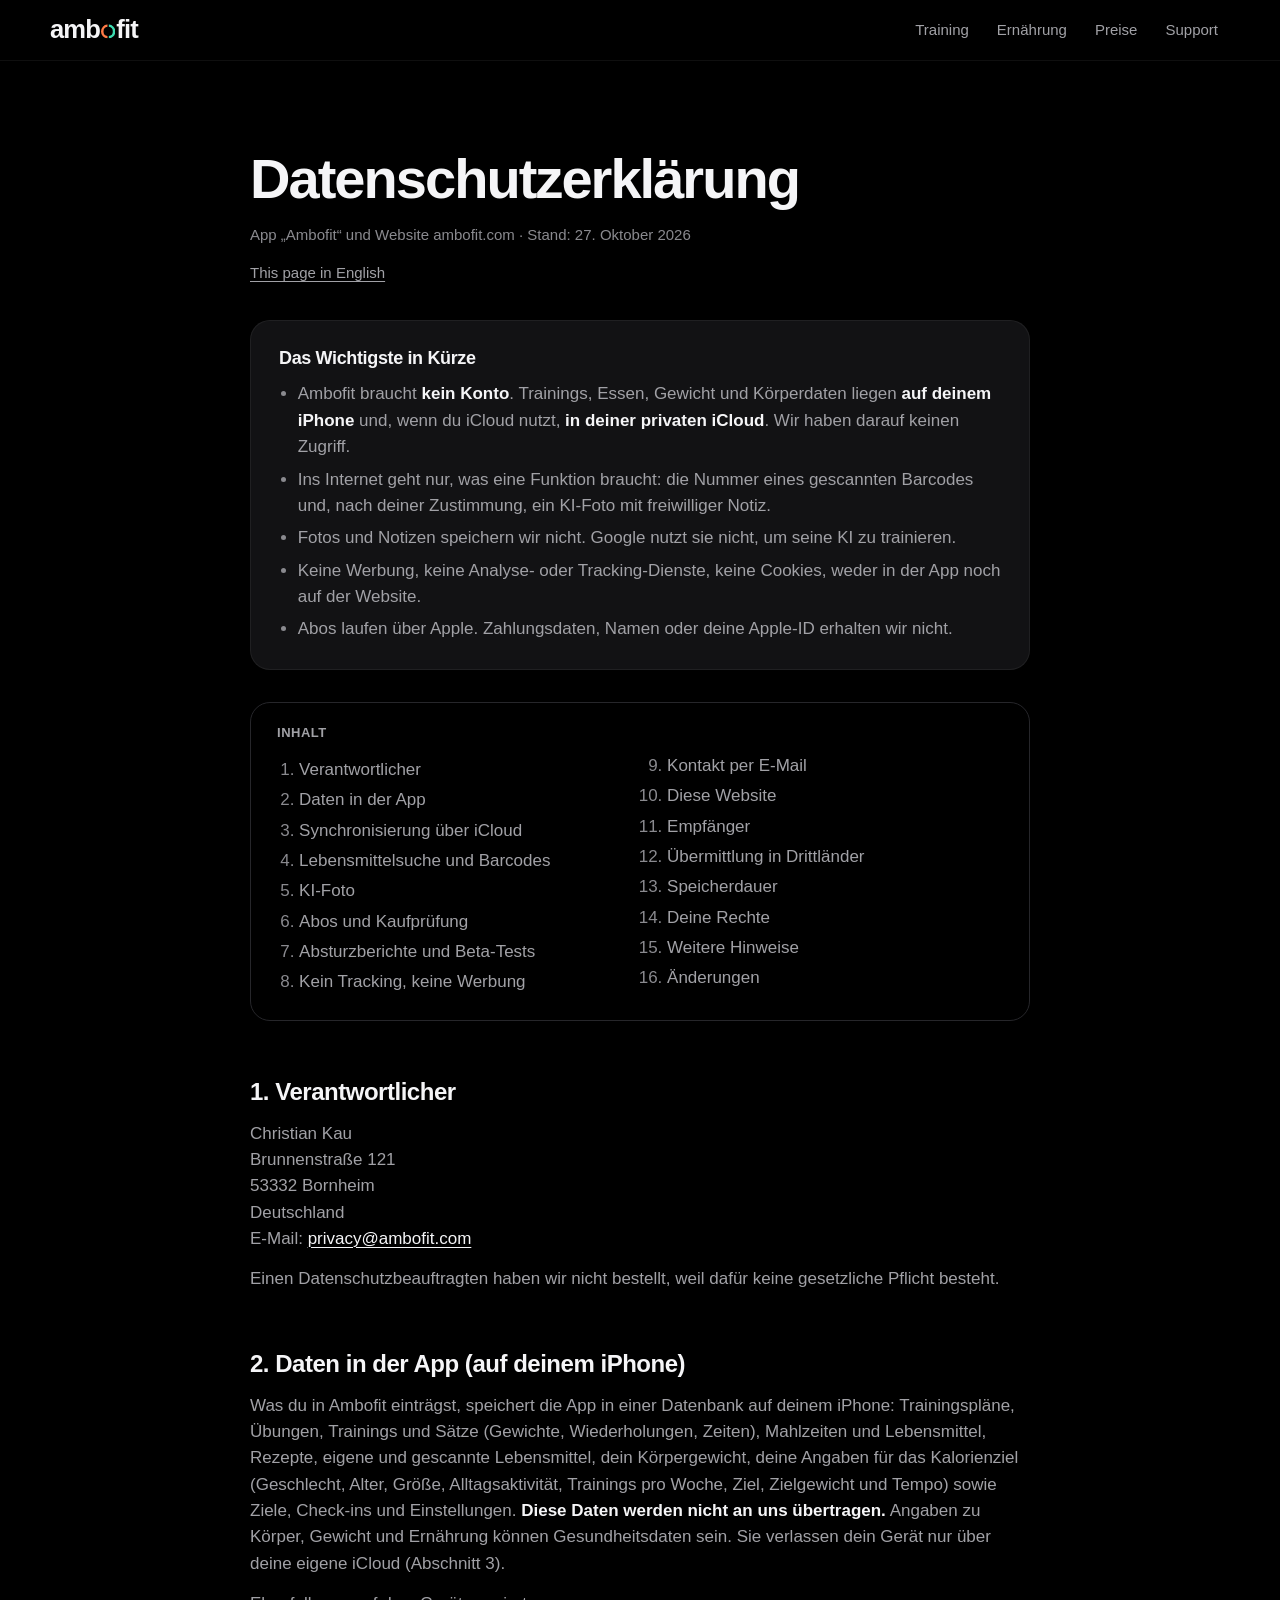
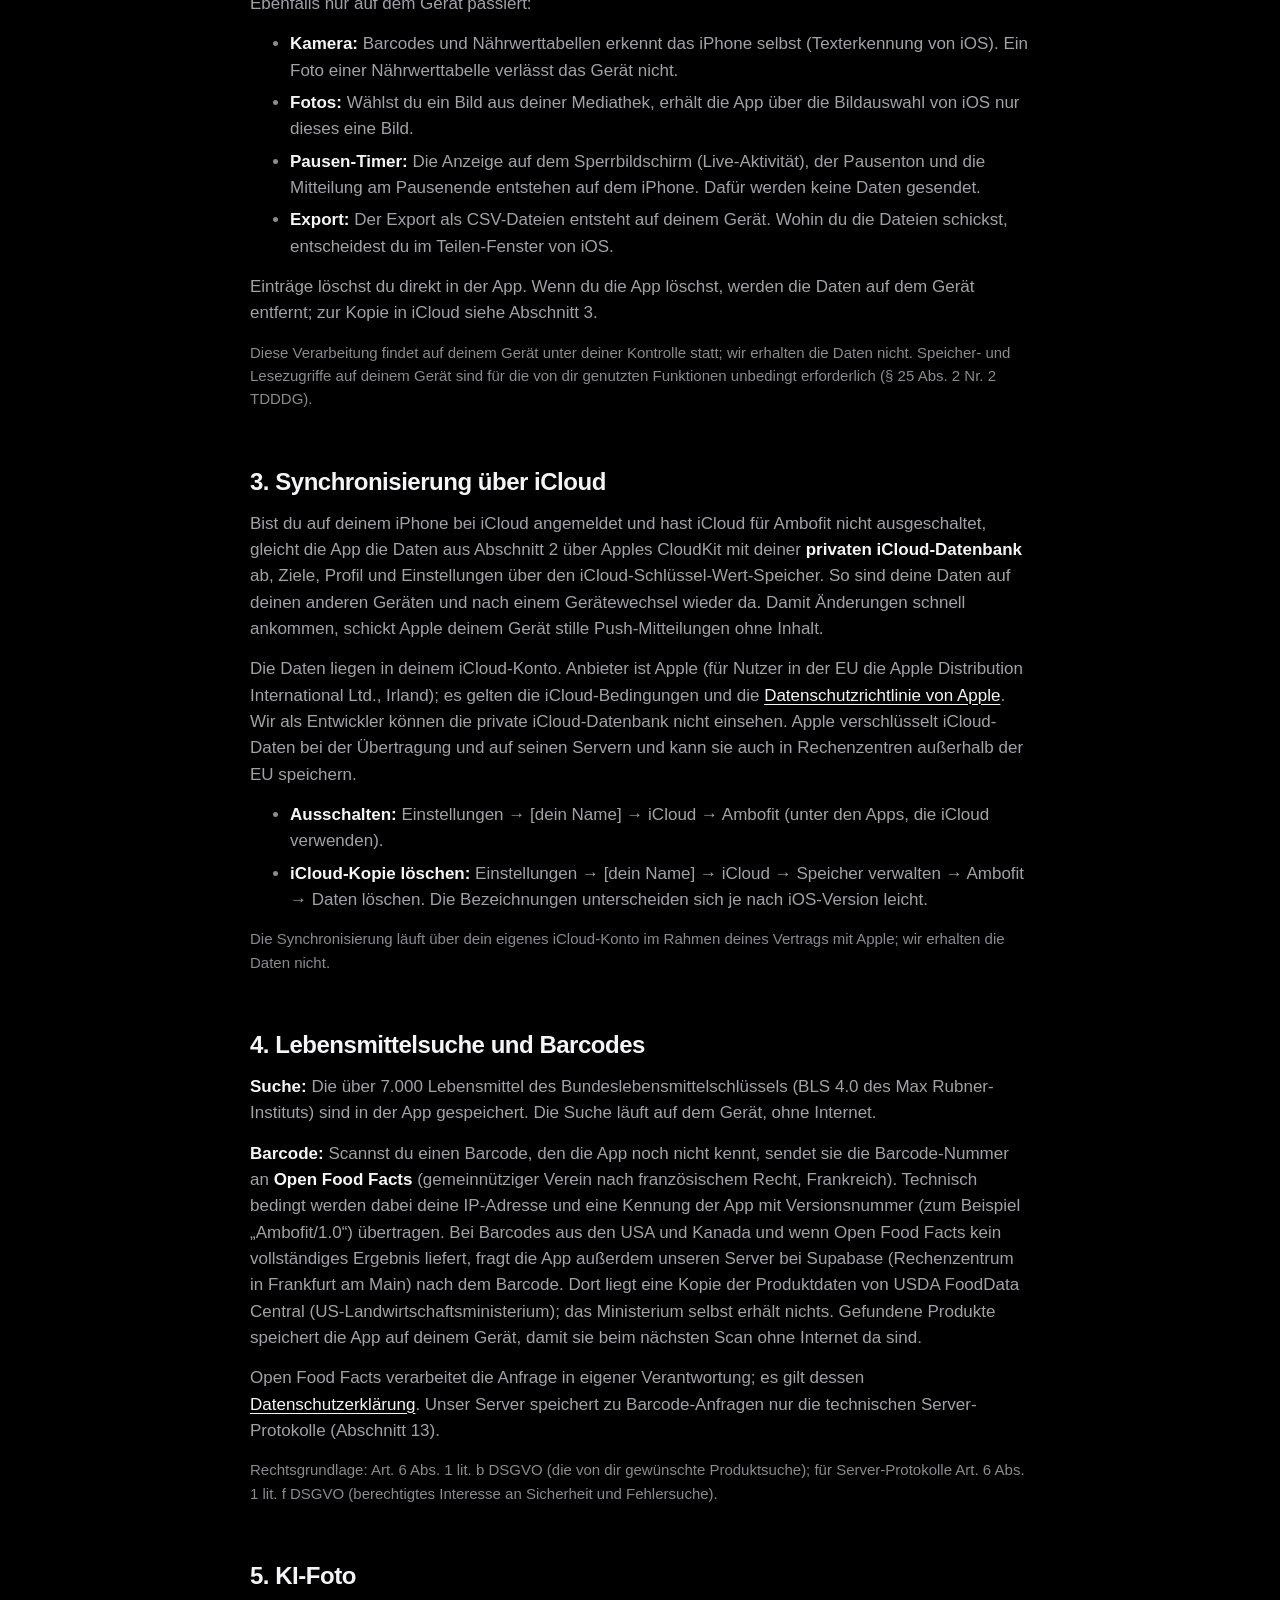
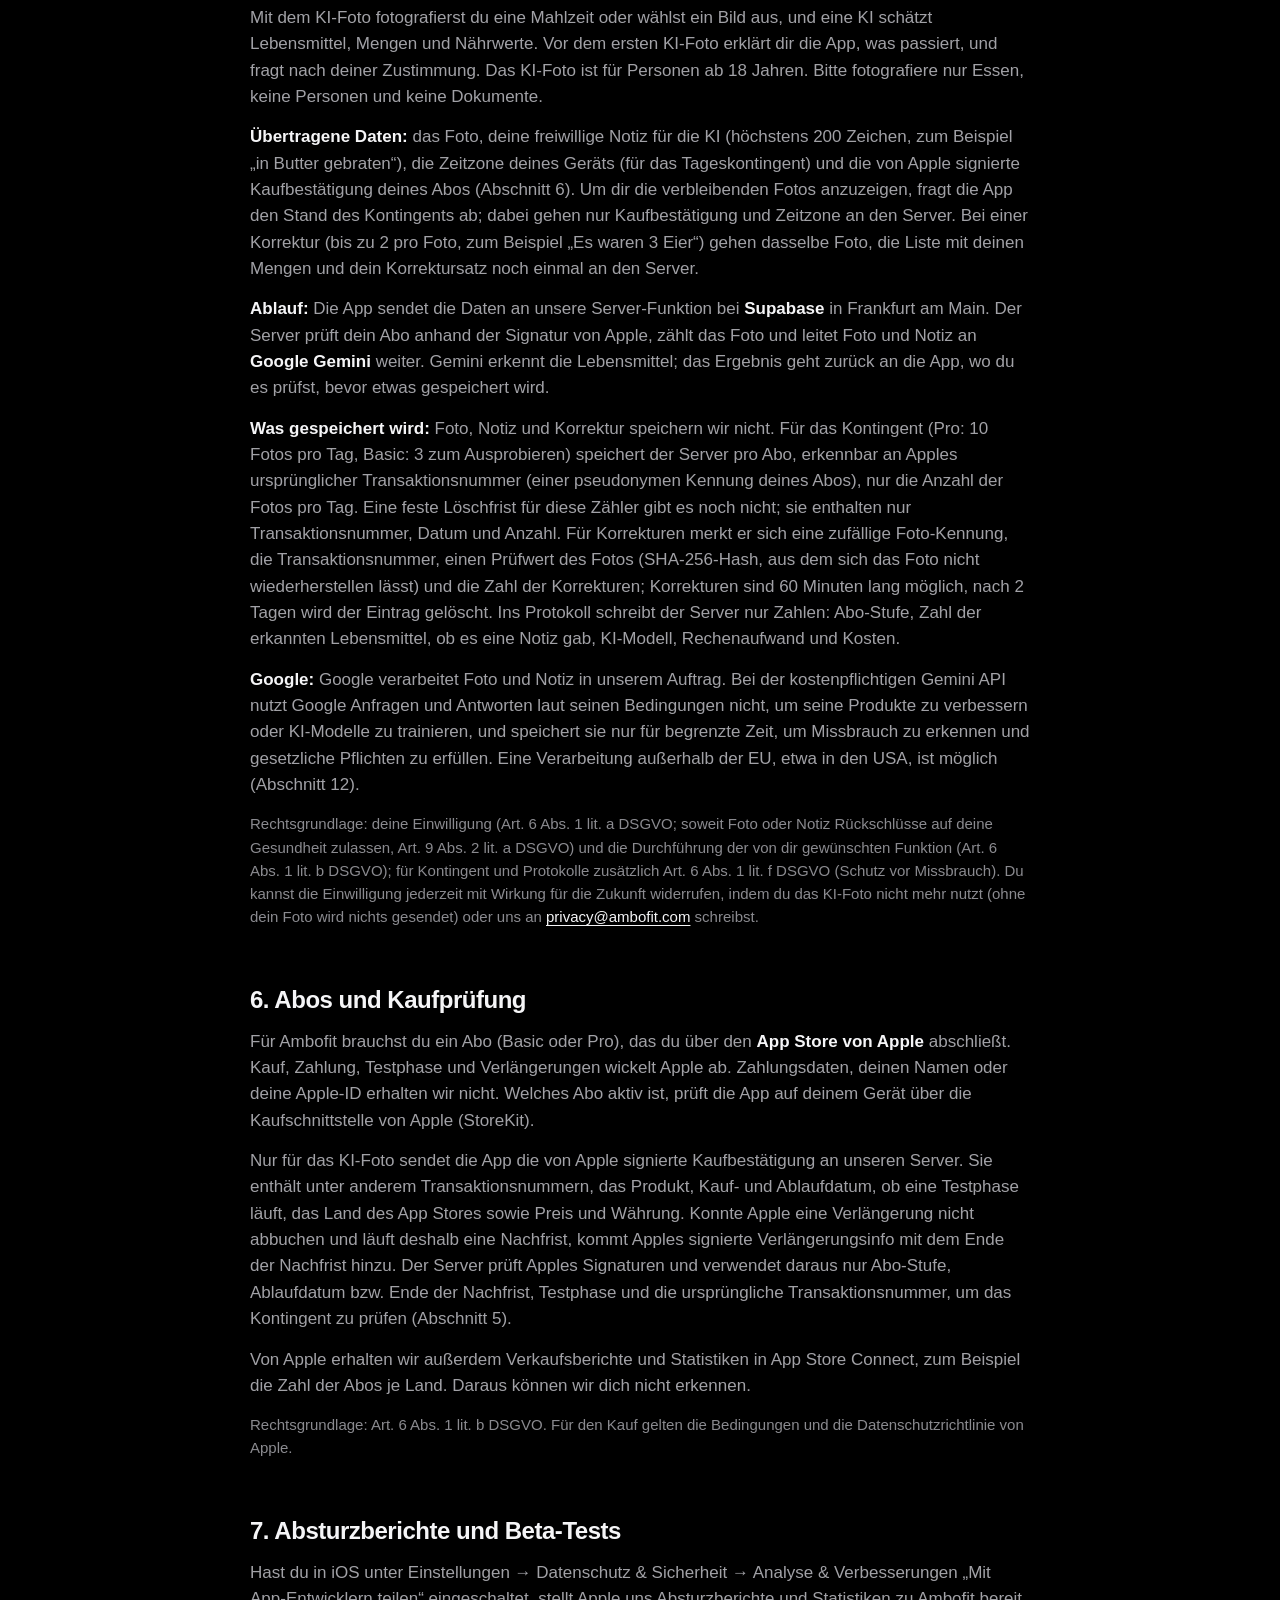
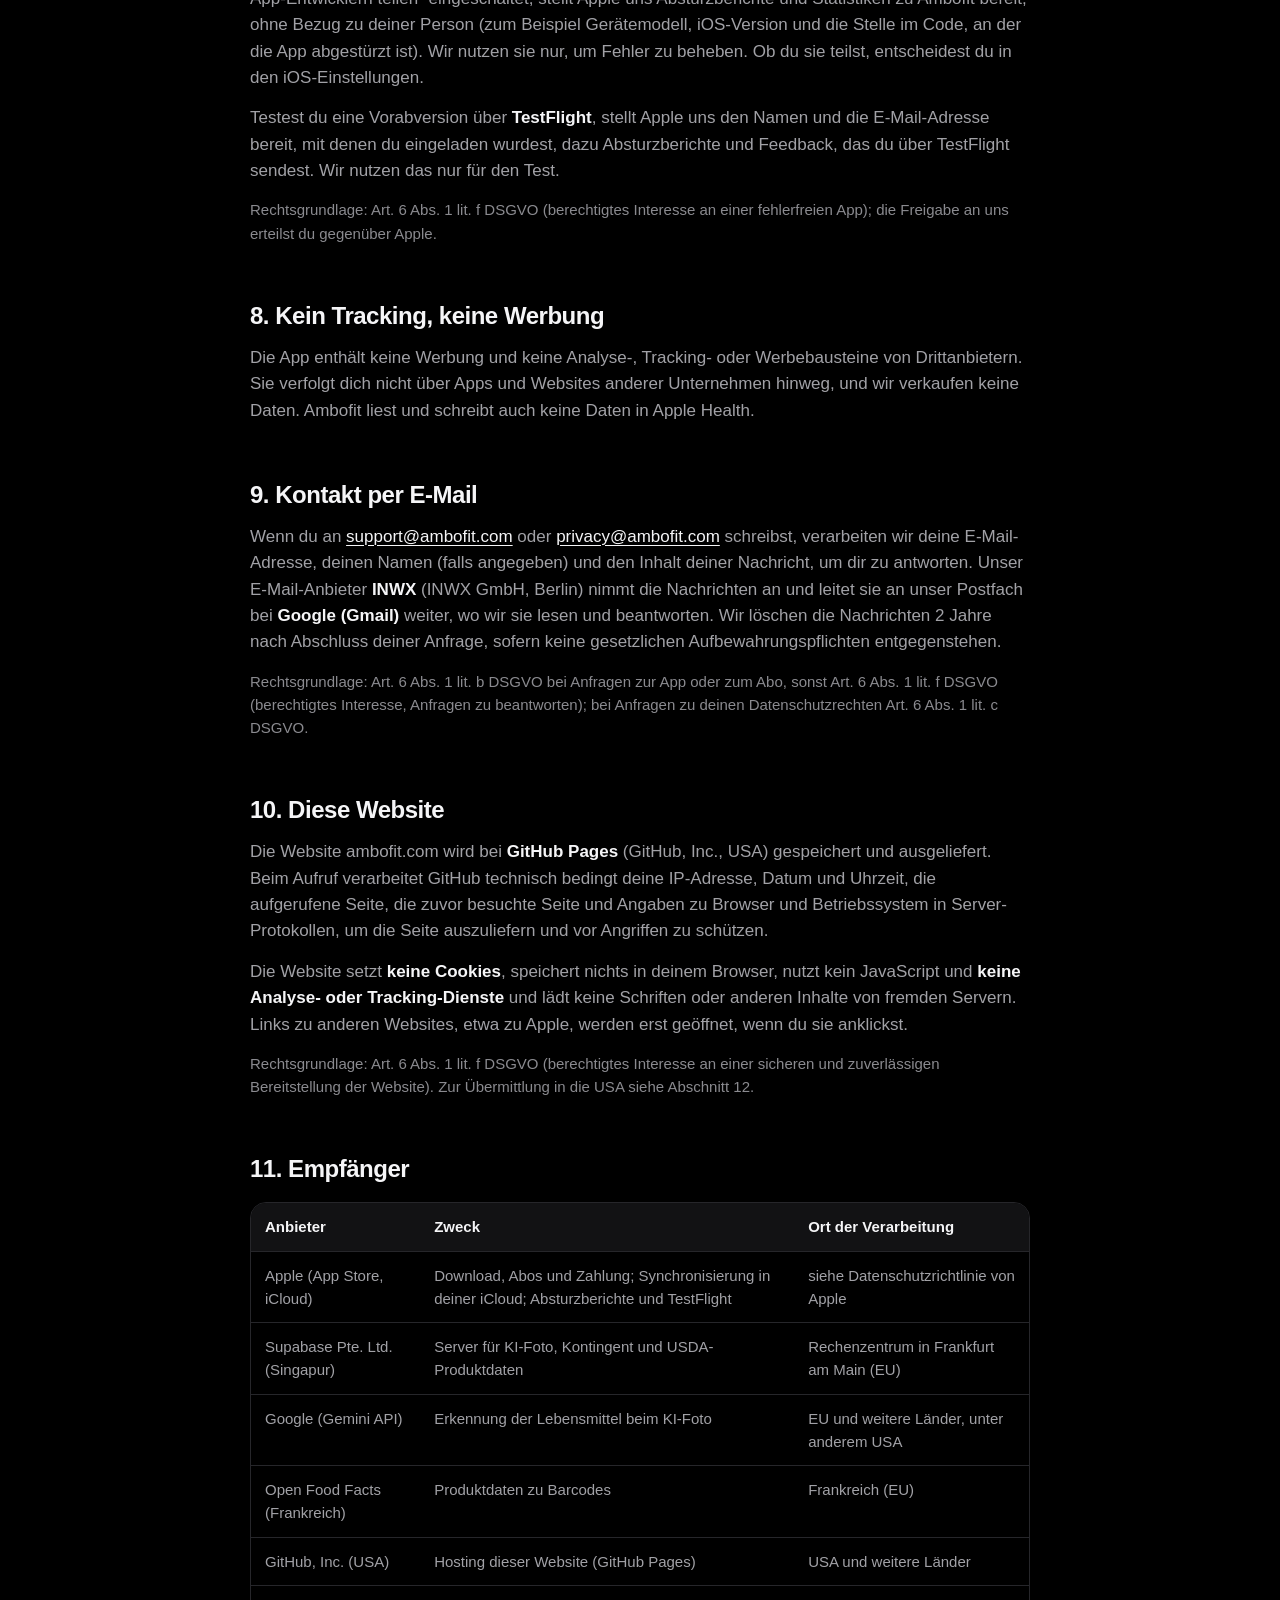
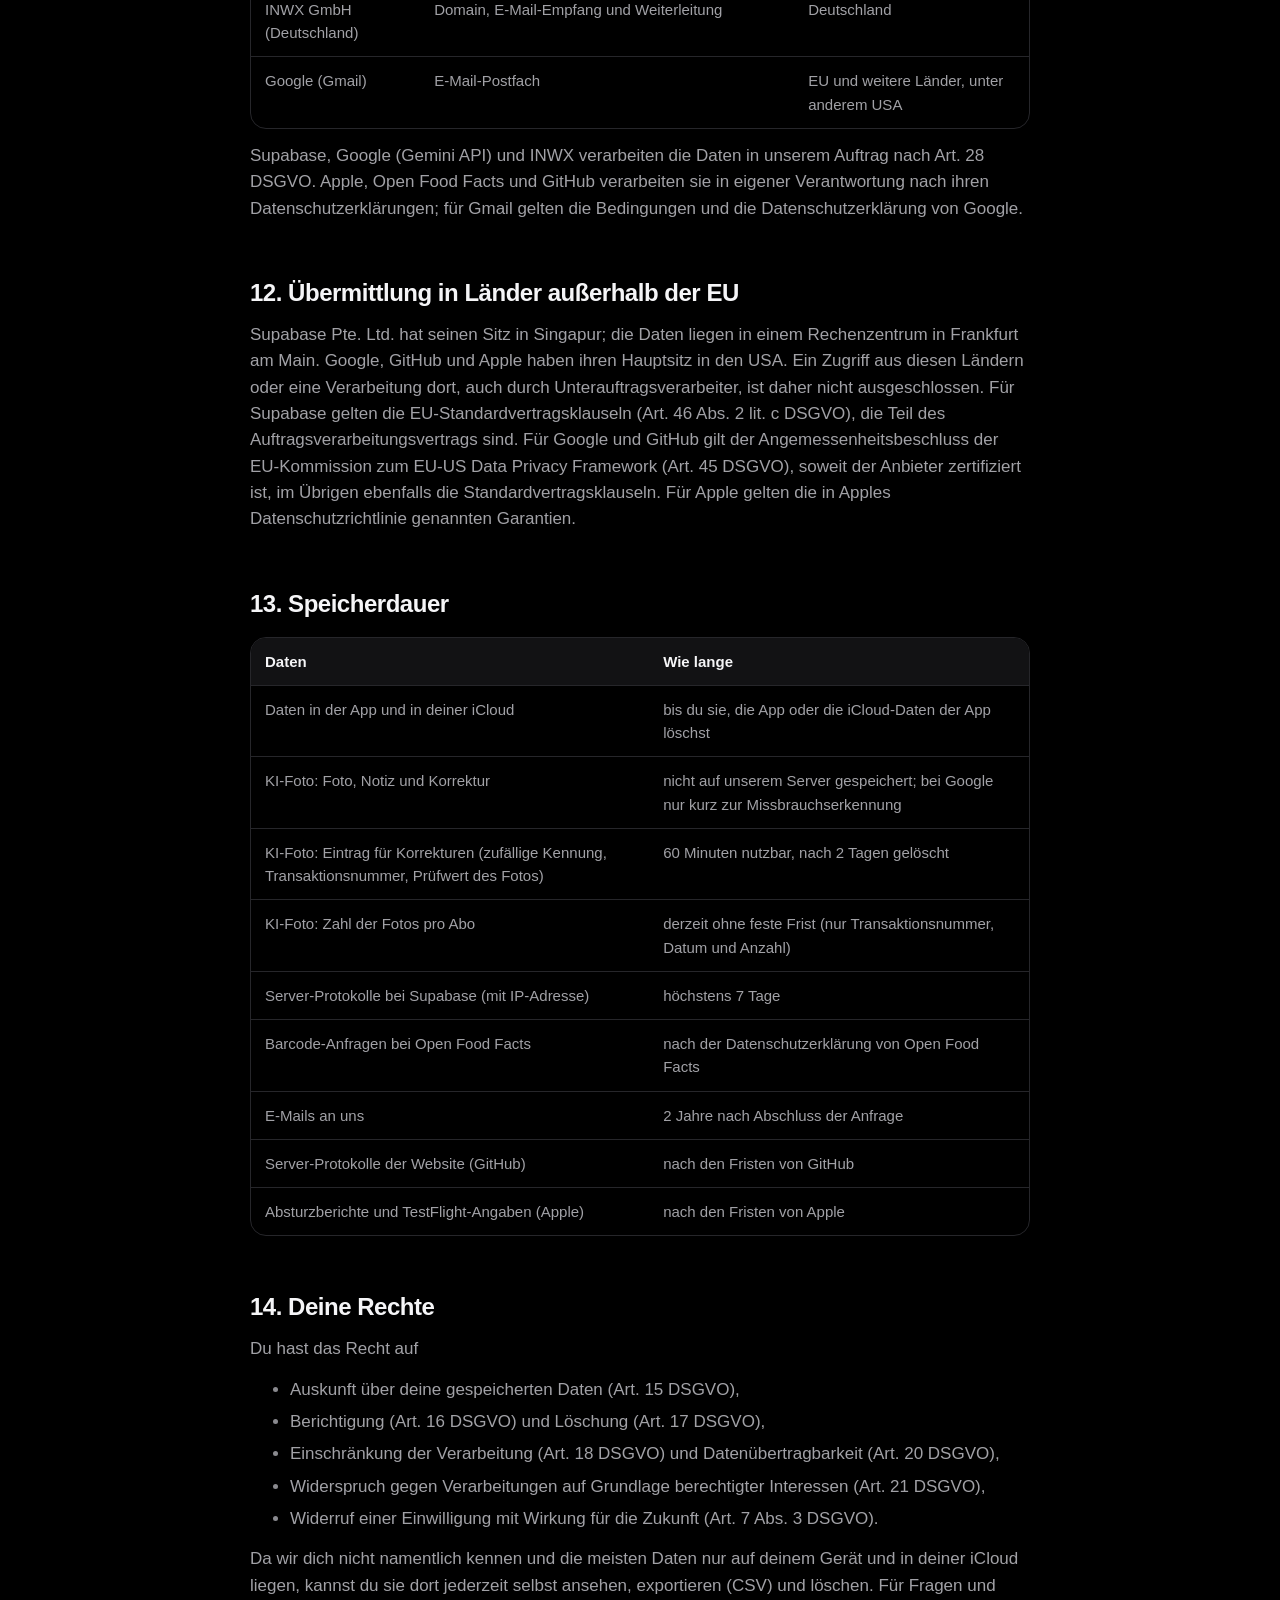
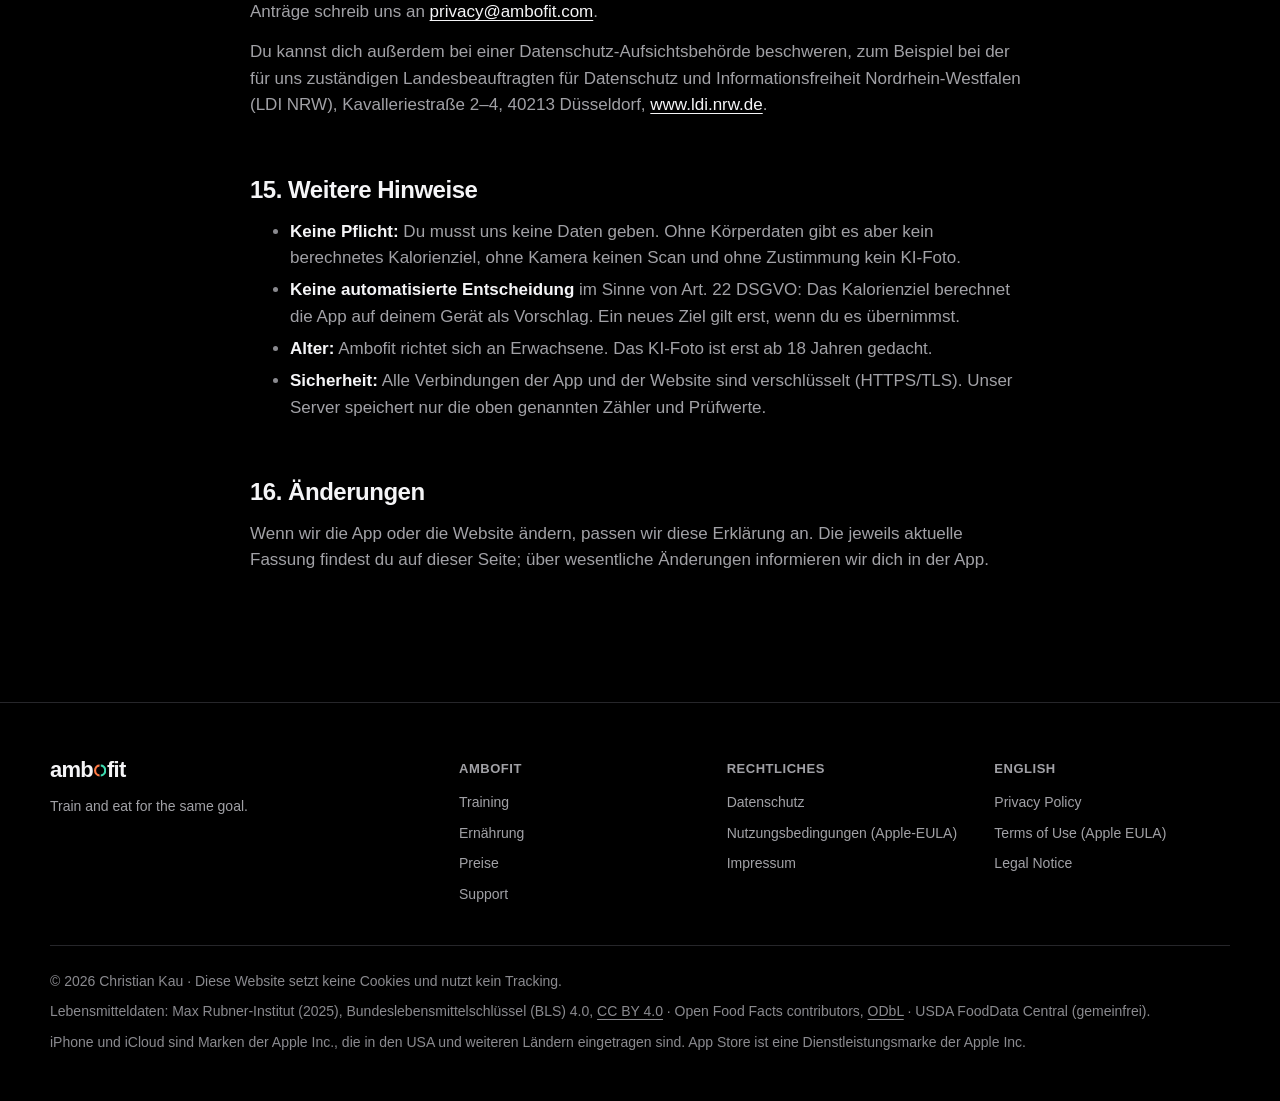
==== datenschutz/index.html @ 0b049dad "Website ambofit.com Start page with the value proposition, real app screenshots in Apple's iPhone 18" ====
<!doctype html>
<html lang="de">
<head>
<meta charset="utf-8">
<meta name="viewport" content="width=device-width, initial-scale=1, viewport-fit=cover">
<meta http-equiv="Content-Security-Policy" content="default-src 'none'; img-src 'self'; style-src 'self'; base-uri 'none'; form-action 'none'; manifest-src 'self'">
<meta name="referrer" content="strict-origin-when-cross-origin">
<title>Datenschutzerklärung – Ambofit</title>
<meta name="description" content="Wie die App Ambofit und ambofit.com mit deinen Daten umgehen.">
<link rel="canonical" href="https://ambofit.com/datenschutz/">
<link rel="alternate" hreflang="de" href="https://ambofit.com/datenschutz/">
<link rel="alternate" hreflang="en" href="https://ambofit.com/privacy/">
<meta name="color-scheme" content="dark">
<meta name="theme-color" content="#000000">
<link rel="icon" href="/favicon.svg" type="image/svg+xml">
<link rel="icon" href="/favicon-64.png" type="image/png" sizes="64x64">
<link rel="apple-touch-icon" href="/apple-touch-icon.png">
<meta property="og:type" content="website">
<meta property="og:site_name" content="Ambofit">
<meta property="og:title" content="Datenschutzerklärung – Ambofit">
<meta property="og:description" content="Wie die App Ambofit und ambofit.com mit deinen Daten umgehen.">
<meta property="og:url" content="https://ambofit.com/datenschutz/">
<meta property="og:image" content="https://ambofit.com/assets/img/og.jpg">
<meta property="og:image:width" content="1200">
<meta property="og:image:height" content="630">
<meta property="og:image:alt" content="Three iPhones showing Ambofit: training plan, Today screen and nutrition.">
<meta property="og:locale" content="de_DE">
<meta name="twitter:card" content="summary_large_image">
<link rel="stylesheet" href="/assets/site.css?v=3efeb4baa9">
</head>
<body>
<a class="skip" href="#main">Zum Inhalt springen</a>
<header class="site-header">
  <div class="wrap">
    <a class="wordmark" href="/" aria-label="Ambofit home"><span aria-hidden="true">amb</span><svg class="ring" viewBox="0 0 126 126" aria-hidden="true" focusable="false"><path fill="#FF7A45" d="M57 .29A63 63 0 0 0 57 125.71V103.56A41 41 0 0 1 57 22.44Z"/><path fill="#3DDBB0" d="M69 .29A63 63 0 0 1 69 125.71V103.56A41 41 0 0 0 69 22.44Z"/></svg><span aria-hidden="true">fit</span></a>
    <nav class="nav" aria-label="Hauptmenü"><a href="/#training" class="nav-optional">Training</a><a href="/#nutrition" class="nav-optional">Ernährung</a><a href="/#pricing">Preise</a><a href="/support/">Support</a></nav>
  </div>
</header>
<main id="main">
<div class="wrap"><article class="doc">
<h1>Datenschutzerklärung</h1>
<p class="doc-meta">App „Ambofit“ und Website ambofit.com · Stand: 27. Oktober 2026</p>
<p class="lang-switch"><a href="/privacy/" hreflang="en" lang="en">This page in English</a></p>

<section class="summary" aria-labelledby="kurz">
  <h2 id="kurz">Das Wichtigste in Kürze</h2>
  <ul>
    <li>Ambofit braucht <strong>kein Konto</strong>. Trainings, Essen, Gewicht und Körperdaten liegen <strong>auf deinem iPhone</strong> und, wenn du iCloud nutzt, <strong>in deiner privaten iCloud</strong>. Wir haben darauf keinen Zugriff.</li>
    <li>Ins Internet geht nur, was eine Funktion braucht: die Nummer eines gescannten Barcodes und, nach deiner Zustimmung, ein KI-Foto mit freiwilliger Notiz.</li>
    <li>Fotos und Notizen speichern wir nicht. Google nutzt sie nicht, um seine KI zu trainieren.</li>
    <li>Keine Werbung, keine Analyse- oder Tracking-Dienste, keine Cookies, weder in der App noch auf der Website.</li>
    <li>Abos laufen über Apple. Zahlungsdaten, Namen oder deine Apple-ID erhalten wir nicht.</li>
  </ul>
</section>

<nav class="toc" aria-labelledby="inhalt">
  <h2 id="inhalt">Inhalt</h2>
  <ol>
    <li><a href="#verantwortlicher">Verantwortlicher</a></li>
    <li><a href="#geraet">Daten in der App</a></li>
    <li><a href="#icloud">Synchronisierung über iCloud</a></li>
    <li><a href="#barcode">Lebensmittelsuche und Barcodes</a></li>
    <li><a href="#ki-foto">KI-Foto</a></li>
    <li><a href="#abo">Abos und Kaufprüfung</a></li>
    <li><a href="#apple-berichte">Absturzberichte und Beta-Tests</a></li>
    <li><a href="#kein-tracking">Kein Tracking, keine Werbung</a></li>
    <li><a href="#email">Kontakt per E-Mail</a></li>
    <li><a href="#website">Diese Website</a></li>
    <li><a href="#empfaenger">Empfänger</a></li>
    <li><a href="#drittlaender">Übermittlung in Drittländer</a></li>
    <li><a href="#speicherdauer">Speicherdauer</a></li>
    <li><a href="#rechte">Deine Rechte</a></li>
    <li><a href="#weiteres">Weitere Hinweise</a></li>
    <li><a href="#aenderungen">Änderungen</a></li>
  </ol>
</nav>

<h2 id="verantwortlicher">1. Verantwortlicher</h2>
<address>
  <p>Christian Kau<br>Brunnenstraße 121<br>53332 Bornheim<br>Deutschland<br>
  E-Mail: <a href="mailto:privacy@ambofit.com">privacy@ambofit.com</a></p>
</address>
<p>Einen Datenschutzbeauftragten haben wir nicht bestellt, weil dafür keine gesetzliche Pflicht besteht.</p>

<h2 id="geraet">2. Daten in der App (auf deinem iPhone)</h2>
<p>Was du in Ambofit einträgst, speichert die App in einer Datenbank auf deinem iPhone: Trainingspläne, Übungen, Trainings und Sätze (Gewichte, Wiederholungen, Zeiten), Mahlzeiten und Lebensmittel, Rezepte, eigene und gescannte Lebensmittel, dein Körpergewicht, deine Angaben für das Kalorienziel (Geschlecht, Alter, Größe, Alltagsaktivität, Trainings pro Woche, Ziel, Zielgewicht und Tempo) sowie Ziele, Check-ins und Einstellungen. <strong>Diese Daten werden nicht an uns übertragen.</strong> Angaben zu Körper, Gewicht und Ernährung können Gesundheitsdaten sein. Sie verlassen dein Gerät nur über deine eigene iCloud (Abschnitt 3).</p>
<p>Ebenfalls nur auf dem Gerät passiert:</p>
<ul>
  <li><strong>Kamera:</strong> Barcodes und Nährwerttabellen erkennt das iPhone selbst (Texterkennung von iOS). Ein Foto einer Nährwerttabelle verlässt das Gerät nicht.</li>
  <li><strong>Fotos:</strong> Wählst du ein Bild aus deiner Mediathek, erhält die App über die Bildauswahl von iOS nur dieses eine Bild.</li>
  <li><strong>Pausen-Timer:</strong> Die Anzeige auf dem Sperrbildschirm (Live-Aktivität), der Pausenton und die Mitteilung am Pausenende entstehen auf dem iPhone. Dafür werden keine Daten gesendet.</li>
  <li><strong>Export:</strong> Der Export als CSV-Dateien entsteht auf deinem Gerät. Wohin du die Dateien schickst, entscheidest du im Teilen-Fenster von iOS.</li>
</ul>
<p>Einträge löschst du direkt in der App. Wenn du die App löschst, werden die Daten auf dem Gerät entfernt; zur Kopie in iCloud siehe Abschnitt 3.</p>
<p class="basis">Diese Verarbeitung findet auf deinem Gerät unter deiner Kontrolle statt; wir erhalten die Daten nicht. Speicher- und Lesezugriffe auf deinem Gerät sind für die von dir genutzten Funktionen unbedingt erforderlich (§ 25 Abs. 2 Nr. 2 TDDDG).</p>

<h2 id="icloud">3. Synchronisierung über iCloud</h2>
<p>Bist du auf deinem iPhone bei iCloud angemeldet und hast iCloud für Ambofit nicht ausgeschaltet, gleicht die App die Daten aus Abschnitt 2 über Apples CloudKit mit deiner <strong>privaten iCloud-Datenbank</strong> ab, Ziele, Profil und Einstellungen über den iCloud-Schlüssel-Wert-Speicher. So sind deine Daten auf deinen anderen Geräten und nach einem Gerätewechsel wieder da. Damit Änderungen schnell ankommen, schickt Apple deinem Gerät stille Push-Mitteilungen ohne Inhalt.</p>
<p>Die Daten liegen in deinem iCloud-Konto. Anbieter ist Apple (für Nutzer in der EU die Apple Distribution International Ltd., Irland); es gelten die iCloud-Bedingungen und die <a href="https://www.apple.com/de/legal/privacy/de-ww/">Datenschutzrichtlinie von Apple</a>. Wir als Entwickler können die private iCloud-Datenbank nicht einsehen. Apple verschlüsselt iCloud-Daten bei der Übertragung und auf seinen Servern und kann sie auch in Rechenzentren außerhalb der EU speichern.</p>
<ul>
  <li><strong>Ausschalten:</strong> Einstellungen → [dein Name] → iCloud → Ambofit (unter den Apps, die iCloud verwenden).</li>
  <li><strong>iCloud-Kopie löschen:</strong> Einstellungen → [dein Name] → iCloud → Speicher verwalten → Ambofit → Daten löschen. Die Bezeichnungen unterscheiden sich je nach iOS-Version leicht.</li>
</ul>
<p class="basis">Die Synchronisierung läuft über dein eigenes iCloud-Konto im Rahmen deines Vertrags mit Apple; wir erhalten die Daten nicht.</p>

<h2 id="barcode">4. Lebensmittelsuche und Barcodes</h2>
<p><strong>Suche:</strong> Die über 7.000 Lebensmittel des Bundeslebensmittelschlüssels (BLS 4.0 des Max Rubner-Instituts) sind in der App gespeichert. Die Suche läuft auf dem Gerät, ohne Internet.</p>
<p><strong>Barcode:</strong> Scannst du einen Barcode, den die App noch nicht kennt, sendet sie die Barcode-Nummer an <strong>Open Food Facts</strong> (gemeinnütziger Verein nach französischem Recht, Frankreich). Technisch bedingt werden dabei deine IP-Adresse und eine Kennung der App mit Versionsnummer (zum Beispiel „Ambofit/1.0“) übertragen. Bei Barcodes aus den USA und Kanada und wenn Open Food Facts kein vollständiges Ergebnis liefert, fragt die App außerdem unseren Server bei Supabase (Rechenzentrum in Frankfurt am Main) nach dem Barcode. Dort liegt eine Kopie der Produktdaten von USDA FoodData Central (US-Landwirtschaftsministerium); das Ministerium selbst erhält nichts. Gefundene Produkte speichert die App auf deinem Gerät, damit sie beim nächsten Scan ohne Internet da sind.</p>
<p>Open Food Facts verarbeitet die Anfrage in eigener Verantwortung; es gilt dessen <a href="https://world.openfoodfacts.org/privacy">Datenschutzerklärung</a>. Unser Server speichert zu Barcode-Anfragen nur die technischen Server-Protokolle (Abschnitt 13).</p>
<p class="basis">Rechtsgrundlage: Art. 6 Abs. 1 lit. b DSGVO (die von dir gewünschte Produktsuche); für Server-Protokolle Art. 6 Abs. 1 lit. f DSGVO (berechtigtes Interesse an Sicherheit und Fehlersuche).</p>

<h2 id="ki-foto">5. KI-Foto</h2>
<p>Mit dem KI-Foto fotografierst du eine Mahlzeit oder wählst ein Bild aus, und eine KI schätzt Lebensmittel, Mengen und Nährwerte. Vor dem ersten KI-Foto erklärt dir die App, was passiert, und fragt nach deiner Zustimmung. Das KI-Foto ist für Personen ab 18 Jahren. Bitte fotografiere nur Essen, keine Personen und keine Dokumente.</p>
<p><strong>Übertragene Daten:</strong> das Foto, deine freiwillige Notiz für die KI (höchstens 200 Zeichen, zum Beispiel „in Butter gebraten“), die Zeitzone deines Geräts (für das Tageskontingent) und die von Apple signierte Kaufbestätigung deines Abos (Abschnitt 6). Um dir die verbleibenden Fotos anzuzeigen, fragt die App den Stand des Kontingents ab; dabei gehen nur Kaufbestätigung und Zeitzone an den Server. Bei einer Korrektur (bis zu 2 pro Foto, zum Beispiel „Es waren 3 Eier“) gehen dasselbe Foto, die Liste mit deinen Mengen und dein Korrektursatz noch einmal an den Server.</p>
<p><strong>Ablauf:</strong> Die App sendet die Daten an unsere Server-Funktion bei <strong>Supabase</strong> in Frankfurt am Main. Der Server prüft dein Abo anhand der Signatur von Apple, zählt das Foto und leitet Foto und Notiz an <strong>Google Gemini</strong> weiter. Gemini erkennt die Lebensmittel; das Ergebnis geht zurück an die App, wo du es prüfst, bevor etwas gespeichert wird.</p>
<p><strong>Was gespeichert wird:</strong> Foto, Notiz und Korrektur speichern wir nicht. Für das Kontingent (Pro: 10 Fotos pro Tag, Basic: 3 zum Ausprobieren) speichert der Server pro Abo, erkennbar an Apples ursprünglicher Transaktionsnummer (einer pseudonymen Kennung deines Abos), nur die Anzahl der Fotos pro Tag. Eine feste Löschfrist für diese Zähler gibt es noch nicht; sie enthalten nur Transaktionsnummer, Datum und Anzahl. Für Korrekturen merkt er sich eine zufällige Foto-Kennung, die Transaktionsnummer, einen Prüfwert des Fotos (SHA-256-Hash, aus dem sich das Foto nicht wiederherstellen lässt) und die Zahl der Korrekturen; Korrekturen sind 60 Minuten lang möglich, nach 2 Tagen wird der Eintrag gelöscht. Ins Protokoll schreibt der Server nur Zahlen: Abo-Stufe, Zahl der erkannten Lebensmittel, ob es eine Notiz gab, KI-Modell, Rechenaufwand und Kosten.</p>
<p><strong>Google:</strong> Google verarbeitet Foto und Notiz in unserem Auftrag. Bei der kostenpflichtigen Gemini API nutzt Google Anfragen und Antworten laut seinen Bedingungen nicht, um seine Produkte zu verbessern oder KI-Modelle zu trainieren, und speichert sie nur für begrenzte Zeit, um Missbrauch zu erkennen und gesetzliche Pflichten zu erfüllen. Eine Verarbeitung außerhalb der EU, etwa in den USA, ist möglich (Abschnitt 12).</p>
<p class="basis">Rechtsgrundlage: deine Einwilligung (Art. 6 Abs. 1 lit. a DSGVO; soweit Foto oder Notiz Rückschlüsse auf deine Gesundheit zulassen, Art. 9 Abs. 2 lit. a DSGVO) und die Durchführung der von dir gewünschten Funktion (Art. 6 Abs. 1 lit. b DSGVO); für Kontingent und Protokolle zusätzlich Art. 6 Abs. 1 lit. f DSGVO (Schutz vor Missbrauch). Du kannst die Einwilligung jederzeit mit Wirkung für die Zukunft widerrufen, indem du das KI-Foto nicht mehr nutzt (ohne dein Foto wird nichts gesendet) oder uns an <a href="mailto:privacy@ambofit.com">privacy@ambofit.com</a> schreibst.</p>

<h2 id="abo">6. Abos und Kaufprüfung</h2>
<p>Für Ambofit brauchst du ein Abo (Basic oder Pro), das du über den <strong>App Store von Apple</strong> abschließt. Kauf, Zahlung, Testphase und Verlängerungen wickelt Apple ab. Zahlungsdaten, deinen Namen oder deine Apple-ID erhalten wir nicht. Welches Abo aktiv ist, prüft die App auf deinem Gerät über die Kaufschnittstelle von Apple (StoreKit).</p>
<p>Nur für das KI-Foto sendet die App die von Apple signierte Kaufbestätigung an unseren Server. Sie enthält unter anderem Transaktionsnummern, das Produkt, Kauf- und Ablaufdatum, ob eine Testphase läuft, das Land des App Stores sowie Preis und Währung. Konnte Apple eine Verlängerung nicht abbuchen und läuft deshalb eine Nachfrist, kommt Apples signierte Verlängerungsinfo mit dem Ende der Nachfrist hinzu. Der Server prüft Apples Signaturen und verwendet daraus nur Abo-Stufe, Ablaufdatum bzw. Ende der Nachfrist, Testphase und die ursprüngliche Transaktionsnummer, um das Kontingent zu prüfen (Abschnitt 5).</p>
<p>Von Apple erhalten wir außerdem Verkaufsberichte und Statistiken in App Store Connect, zum Beispiel die Zahl der Abos je Land. Daraus können wir dich nicht erkennen.</p>
<p class="basis">Rechtsgrundlage: Art. 6 Abs. 1 lit. b DSGVO. Für den Kauf gelten die Bedingungen und die Datenschutzrichtlinie von Apple.</p>

<h2 id="apple-berichte">7. Absturzberichte und Beta-Tests</h2>
<p>Hast du in iOS unter Einstellungen → Datenschutz &amp; Sicherheit → Analyse &amp; Verbesserungen „Mit App-Entwicklern teilen“ eingeschaltet, stellt Apple uns Absturzberichte und Statistiken zu Ambofit bereit, ohne Bezug zu deiner Person (zum Beispiel Gerätemodell, iOS-Version und die Stelle im Code, an der die App abgestürzt ist). Wir nutzen sie nur, um Fehler zu beheben. Ob du sie teilst, entscheidest du in den iOS-Einstellungen.</p>
<p>Testest du eine Vorabversion über <strong>TestFlight</strong>, stellt Apple uns den Namen und die E-Mail-Adresse bereit, mit denen du eingeladen wurdest, dazu Absturzberichte und Feedback, das du über TestFlight sendest. Wir nutzen das nur für den Test.</p>
<p class="basis">Rechtsgrundlage: Art. 6 Abs. 1 lit. f DSGVO (berechtigtes Interesse an einer fehlerfreien App); die Freigabe an uns erteilst du gegenüber Apple.</p>

<h2 id="kein-tracking">8. Kein Tracking, keine Werbung</h2>
<p>Die App enthält keine Werbung und keine Analyse-, Tracking- oder Werbebausteine von Drittanbietern. Sie verfolgt dich nicht über Apps und Websites anderer Unternehmen hinweg, und wir verkaufen keine Daten. Ambofit liest und schreibt auch keine Daten in Apple Health.</p>

<h2 id="email">9. Kontakt per E-Mail</h2>
<p>Wenn du an <a href="mailto:support@ambofit.com">support@ambofit.com</a> oder <a href="mailto:privacy@ambofit.com">privacy@ambofit.com</a> schreibst, verarbeiten wir deine E-Mail-Adresse, deinen Namen (falls angegeben) und den Inhalt deiner Nachricht, um dir zu antworten. Unser E-Mail-Anbieter <strong>INWX</strong> (INWX GmbH, Berlin) nimmt die Nachrichten an und leitet sie an unser Postfach bei <strong>Google (Gmail)</strong> weiter, wo wir sie lesen und beantworten. Wir löschen die Nachrichten 2 Jahre nach Abschluss deiner Anfrage, sofern keine gesetzlichen Aufbewahrungspflichten entgegenstehen.</p>
<p class="basis">Rechtsgrundlage: Art. 6 Abs. 1 lit. b DSGVO bei Anfragen zur App oder zum Abo, sonst Art. 6 Abs. 1 lit. f DSGVO (berechtigtes Interesse, Anfragen zu beantworten); bei Anfragen zu deinen Datenschutzrechten Art. 6 Abs. 1 lit. c DSGVO.</p>

<h2 id="website">10. Diese Website</h2>
<p>Die Website ambofit.com wird bei <strong>GitHub Pages</strong> (GitHub, Inc., USA) gespeichert und ausgeliefert. Beim Aufruf verarbeitet GitHub technisch bedingt deine IP-Adresse, Datum und Uhrzeit, die aufgerufene Seite, die zuvor besuchte Seite und Angaben zu Browser und Betriebssystem in Server-Protokollen, um die Seite auszuliefern und vor Angriffen zu schützen.</p>
<p>Die Website setzt <strong>keine Cookies</strong>, speichert nichts in deinem Browser, nutzt kein JavaScript und <strong>keine Analyse- oder Tracking-Dienste</strong> und lädt keine Schriften oder anderen Inhalte von fremden Servern. Links zu anderen Websites, etwa zu Apple, werden erst geöffnet, wenn du sie anklickst.</p>
<p class="basis">Rechtsgrundlage: Art. 6 Abs. 1 lit. f DSGVO (berechtigtes Interesse an einer sicheren und zuverlässigen Bereitstellung der Website). Zur Übermittlung in die USA siehe Abschnitt 12.</p>

<h2 id="empfaenger">11. Empfänger</h2>
<div class="table-wrap">
  <table>
    <thead><tr><th scope="col">Anbieter</th><th scope="col">Zweck</th><th scope="col">Ort der Verarbeitung</th></tr></thead>
    <tbody>
      <tr><td>Apple (App Store, iCloud)</td><td>Download, Abos und Zahlung; Synchronisierung in deiner iCloud; Absturzberichte und TestFlight</td><td>siehe Datenschutzrichtlinie von Apple</td></tr>
      <tr><td>Supabase Pte. Ltd. (Singapur)</td><td>Server für KI-Foto, Kontingent und USDA-Produktdaten</td><td>Rechenzentrum in Frankfurt am Main (EU)</td></tr>
      <tr><td>Google (Gemini API)</td><td>Erkennung der Lebensmittel beim KI-Foto</td><td>EU und weitere Länder, unter anderem USA</td></tr>
      <tr><td>Open Food Facts (Frankreich)</td><td>Produktdaten zu Barcodes</td><td>Frankreich (EU)</td></tr>
      <tr><td>GitHub, Inc. (USA)</td><td>Hosting dieser Website (GitHub Pages)</td><td>USA und weitere Länder</td></tr>
      <tr><td>INWX GmbH (Deutschland)</td><td>Domain, E-Mail-Empfang und Weiterleitung</td><td>Deutschland</td></tr>
      <tr><td>Google (Gmail)</td><td>E-Mail-Postfach</td><td>EU und weitere Länder, unter anderem USA</td></tr>
    </tbody>
  </table>
</div>
<p>Supabase, Google (Gemini API) und INWX verarbeiten die Daten in unserem Auftrag nach Art. 28 DSGVO. Apple, Open Food Facts und GitHub verarbeiten sie in eigener Verantwortung nach ihren Datenschutzerklärungen; für Gmail gelten die Bedingungen und die Datenschutzerklärung von Google.</p>

<h2 id="drittlaender">12. Übermittlung in Länder außerhalb der EU</h2>
<p>Supabase Pte. Ltd. hat seinen Sitz in Singapur; die Daten liegen in einem Rechenzentrum in Frankfurt am Main. Google, GitHub und Apple haben ihren Hauptsitz in den USA. Ein Zugriff aus diesen Ländern oder eine Verarbeitung dort, auch durch Unterauftragsverarbeiter, ist daher nicht ausgeschlossen. Für Supabase gelten die EU-Standardvertragsklauseln (Art. 46 Abs. 2 lit. c DSGVO), die Teil des Auftragsverarbeitungsvertrags sind. Für Google und GitHub gilt der Angemessenheitsbeschluss der EU-Kommission zum EU-US Data Privacy Framework (Art. 45 DSGVO), soweit der Anbieter zertifiziert ist, im Übrigen ebenfalls die Standardvertragsklauseln. Für Apple gelten die in Apples Datenschutzrichtlinie genannten Garantien.</p>

<h2 id="speicherdauer">13. Speicherdauer</h2>
<div class="table-wrap">
  <table>
    <thead><tr><th scope="col">Daten</th><th scope="col">Wie lange</th></tr></thead>
    <tbody>
      <tr><td>Daten in der App und in deiner iCloud</td><td>bis du sie, die App oder die iCloud-Daten der App löschst</td></tr>
      <tr><td>KI-Foto: Foto, Notiz und Korrektur</td><td>nicht auf unserem Server gespeichert; bei Google nur kurz zur Missbrauchserkennung</td></tr>
      <tr><td>KI-Foto: Eintrag für Korrekturen (zufällige Kennung, Transaktionsnummer, Prüfwert des Fotos)</td><td>60 Minuten nutzbar, nach 2 Tagen gelöscht</td></tr>
      <tr><td>KI-Foto: Zahl der Fotos pro Abo</td><td>derzeit ohne feste Frist (nur Transaktionsnummer, Datum und Anzahl)</td></tr>
      <tr><td>Server-Protokolle bei Supabase (mit IP-Adresse)</td><td>höchstens 7 Tage</td></tr>
      <tr><td>Barcode-Anfragen bei Open Food Facts</td><td>nach der Datenschutzerklärung von Open Food Facts</td></tr>
      <tr><td>E-Mails an uns</td><td>2 Jahre nach Abschluss der Anfrage</td></tr>
      <tr><td>Server-Protokolle der Website (GitHub)</td><td>nach den Fristen von GitHub</td></tr>
      <tr><td>Absturzberichte und TestFlight-Angaben (Apple)</td><td>nach den Fristen von Apple</td></tr>
    </tbody>
  </table>
</div>

<h2 id="rechte">14. Deine Rechte</h2>
<p>Du hast das Recht auf</p>
<ul>
  <li>Auskunft über deine gespeicherten Daten (Art. 15 DSGVO),</li>
  <li>Berichtigung (Art. 16 DSGVO) und Löschung (Art. 17 DSGVO),</li>
  <li>Einschränkung der Verarbeitung (Art. 18 DSGVO) und Datenübertragbarkeit (Art. 20 DSGVO),</li>
  <li>Widerspruch gegen Verarbeitungen auf Grundlage berechtigter Interessen (Art. 21 DSGVO),</li>
  <li>Widerruf einer Einwilligung mit Wirkung für die Zukunft (Art. 7 Abs. 3 DSGVO).</li>
</ul>
<p>Da wir dich nicht namentlich kennen und die meisten Daten nur auf deinem Gerät und in deiner iCloud liegen, kannst du sie dort jederzeit selbst ansehen, exportieren (CSV) und löschen. Für Fragen und Anträge schreib uns an <a href="mailto:privacy@ambofit.com">privacy@ambofit.com</a>.</p>
<p>Du kannst dich außerdem bei einer Datenschutz-Aufsichtsbehörde beschweren, zum Beispiel bei der für uns zuständigen Landesbeauftragten für Datenschutz und Informationsfreiheit Nordrhein-Westfalen (LDI NRW), Kavalleriestraße 2–4, 40213 Düsseldorf, <a href="https://www.ldi.nrw.de">www.ldi.nrw.de</a>.</p>

<h2 id="weiteres">15. Weitere Hinweise</h2>
<ul>
  <li><strong>Keine Pflicht:</strong> Du musst uns keine Daten geben. Ohne Körperdaten gibt es aber kein berechnetes Kalorienziel, ohne Kamera keinen Scan und ohne Zustimmung kein KI-Foto.</li>
  <li><strong>Keine automatisierte Entscheidung</strong> im Sinne von Art. 22 DSGVO: Das Kalorienziel berechnet die App auf deinem Gerät als Vorschlag. Ein neues Ziel gilt erst, wenn du es übernimmst.</li>
  <li><strong>Alter:</strong> Ambofit richtet sich an Erwachsene. Das KI-Foto ist erst ab 18 Jahren gedacht.</li>
  <li><strong>Sicherheit:</strong> Alle Verbindungen der App und der Website sind verschlüsselt (HTTPS/TLS). Unser Server speichert nur die oben genannten Zähler und Prüfwerte.</li>
</ul>

<h2 id="aenderungen">16. Änderungen</h2>
<p>Wenn wir die App oder die Website ändern, passen wir diese Erklärung an. Die jeweils aktuelle Fassung findest du auf dieser Seite; über wesentliche Änderungen informieren wir dich in der App.</p>

</article></div>
</main>
<footer class="site-footer">
  <div class="wrap">
    <div class="footer-grid">
      <div>
        <span class="wordmark" role="img" aria-label="Ambofit"><span aria-hidden="true">amb</span><svg class="ring" viewBox="0 0 126 126" aria-hidden="true" focusable="false"><path fill="#FF7A45" d="M57 .29A63 63 0 0 0 57 125.71V103.56A41 41 0 0 1 57 22.44Z"/><path fill="#3DDBB0" d="M69 .29A63 63 0 0 1 69 125.71V103.56A41 41 0 0 0 69 22.44Z"/></svg><span aria-hidden="true">fit</span></span>
        <p class="claim">Train and eat for the same goal.</p>
      </div>
      <nav aria-label="Ambofit"><h2>Ambofit</h2><ul><li><a href="/#training">Training</a></li><li><a href="/#nutrition">Ernährung</a></li><li><a href="/#pricing">Preise</a></li><li><a href="/support/">Support</a></li></ul></nav>
      <nav aria-label="Rechtliches"><h2>Rechtliches</h2><ul><li><a href="/datenschutz/">Datenschutz</a></li><li><a href="https://www.apple.com/legal/internet-services/itunes/dev/stdeula/">Nutzungsbedingungen (Apple-EULA)</a></li><li><a href="/impressum/">Impressum</a></li></ul></nav>
      <nav aria-label="English" lang="en"><h2>English</h2><ul><li><a href="/privacy/">Privacy Policy</a></li><li><a href="https://www.apple.com/legal/internet-services/itunes/dev/stdeula/">Terms of Use (Apple EULA)</a></li><li><a href="/legal-notice/">Legal Notice</a></li></ul></nav>
    </div>
    <div class="footer-legal">
      <p>© 2026 Christian Kau · Diese Website setzt keine Cookies und nutzt kein Tracking.</p>
      <p>Lebensmitteldaten: Max Rubner-Institut (2025), Bundeslebensmittelschlüssel (BLS) 4.0, <a href="https://creativecommons.org/licenses/by/4.0/deed.de">CC BY 4.0</a> · Open Food Facts contributors, <a href="https://opendatacommons.org/licenses/odbl/1-0/">ODbL</a> · USDA FoodData Central (gemeinfrei).</p>
      <p>iPhone und iCloud sind Marken der Apple Inc., die in den USA und weiteren Ländern eingetragen sind. App Store ist eine Dienstleistungsmarke der Apple Inc.</p>
    </div>
  </div>
</footer>
</body>
</html>
---- assets/site.css ----
/* ambofit.com – dunkles Design wie in der App (Farben aus DesignSystem/Tokens.swift). Keine externen Schriften. */

:root {
  color-scheme: dark;
  --bg: #000;
  --surface: #121214;
  --raised: #1c1c1f;
  --high: #2c2c2e;
  --line: #26262a;
  --text: #f5f5f7;
  --text-2: #a1a1a6;
  --text-3: #8a8a8f;
  --training: #ff7a45;
  --training-soft: #ffb48f;
  --nutrition: #3ddbb0;
  --radius-card: 28px;
  --radius-tile: 20px;
  --wrap: 1180px;
  --gutter: clamp(16px, 4vw, 32px);
  --font: -apple-system, BlinkMacSystemFont, "SF Pro Text", "Helvetica Neue", "Segoe UI", Roboto, Inter, Arial, sans-serif;
  --font-display: -apple-system, BlinkMacSystemFont, "SF Pro Display", "Helvetica Neue", "Segoe UI", Roboto, Inter, Arial, sans-serif;
}

*, *::before, *::after { box-sizing: border-box; }

html {
  -webkit-text-size-adjust: 100%;
  text-size-adjust: 100%;
  scroll-behavior: smooth;
  scroll-padding-top: 72px;
}

body {
  margin: 0;
  background: var(--bg);
  color: var(--text);
  font-family: var(--font);
  font-size: 1.0625rem;
  line-height: 1.55;
  -webkit-font-smoothing: antialiased;
  -moz-osx-font-smoothing: grayscale;
  overflow-x: hidden;
}

img, svg { display: block; max-width: 100%; }
img { height: auto; }

a { color: inherit; text-underline-offset: 0.18em; text-decoration-thickness: 1px; }
a:hover { color: #fff; }

:focus-visible {
  outline: 2px solid var(--nutrition);
  outline-offset: 3px;
  border-radius: 6px;
}

.skip {
  position: absolute;
  left: 16px;
  top: -100px;
  z-index: 100;
  padding: 10px 16px;
  border-radius: 999px;
  background: var(--text);
  color: #000;
  font-weight: 600;
  text-decoration: none;
}
.skip:focus { top: 12px; }

.wrap {
  width: 100%;
  max-width: calc(var(--wrap) + 2 * var(--gutter));
  margin: 0 auto;
  padding: 0 var(--gutter);
}

.visually-hidden {
  position: absolute !important;
  width: 1px; height: 1px;
  margin: -1px; padding: 0;
  overflow: hidden;
  clip: rect(0 0 0 0);
  white-space: nowrap;
  border: 0;
}

/* ---------- Kopfzeile ---------- */

.site-header {
  position: sticky;
  top: 0;
  z-index: 50;
  background: rgba(0, 0, 0, 0.72);
  -webkit-backdrop-filter: saturate(180%) blur(20px);
  backdrop-filter: saturate(180%) blur(20px);
  border-bottom: 1px solid rgba(255, 255, 255, 0.06);
}

.site-header .wrap {
  display: flex;
  align-items: center;
  justify-content: space-between;
  gap: 16px;
  height: 60px;
}

.wordmark {
  display: inline-flex;
  align-items: baseline;
  font-family: var(--font-display);
  font-weight: 700;
  font-size: 1.6rem;
  letter-spacing: -0.035em;
  line-height: 1;
  text-decoration: none;
  color: var(--text);
}
.wordmark .ring {
  width: 0.56em;
  height: 0.56em;
  margin: 0 0.04em;
  transform: translateY(0.012em);
  align-self: baseline;
}
.wordmark:hover { color: var(--text); }

.nav { display: flex; align-items: center; gap: 4px; }
.nav a {
  padding: 8px 12px;
  border-radius: 999px;
  color: var(--text-2);
  font-size: 0.9375rem;
  text-decoration: none;
}
.nav a:hover, .nav a[aria-current="page"] { color: var(--text); background: rgba(255, 255, 255, 0.06); }
.nav .nav-optional { display: none; }
@media (min-width: 760px) { .nav .nav-optional { display: inline-block; } }

/* ---------- Typografie ---------- */

h1, h2, h3 {
  text-wrap: balance;
  font-family: var(--font-display);
  margin: 0;
  color: var(--text);
}

.display {
  font-size: clamp(2.75rem, 1.4rem + 5.6vw, 5.75rem);
  font-weight: 700;
  line-height: 1.02;
  letter-spacing: -0.04em;
}

.headline {
  font-size: clamp(2.125rem, 1.35rem + 3.4vw, 4rem);
  font-weight: 700;
  line-height: 1.06;
  letter-spacing: -0.035em;
}

.eyebrow {
  text-wrap: balance;
  margin: 0 0 14px;
  font-size: 0.9375rem;
  font-weight: 600;
  letter-spacing: 0.01em;
  color: var(--text-2);
}
.eyebrow.training { color: var(--training); }
.eyebrow.nutrition { color: var(--nutrition); }

.lead {
  text-wrap: pretty;
  margin: 22px 0 0;
  max-width: 34em;
  font-size: clamp(1.1875rem, 1.05rem + 0.55vw, 1.5rem);
  line-height: 1.45;
  color: var(--text-2);
  letter-spacing: -0.01em;
}
.lead strong { color: var(--text); font-weight: 600; }

.t-training { color: var(--training); }
.t-nutrition { color: var(--nutrition); }

/* ---------- Knöpfe ---------- */

.actions { display: flex; flex-wrap: wrap; align-items: center; gap: 12px; margin-top: 34px; }

.button {
  display: inline-flex;
  align-items: center;
  justify-content: center;
  gap: 10px;
  min-height: 52px;
  padding: 0 26px;
  border-radius: 999px;
  font-size: 1.0625rem;
  font-weight: 600;
  text-decoration: none;
  white-space: nowrap;
}
.button-soon {
  background: var(--text);
  color: #000;
  cursor: default;
}
.button-soon small {
  font-size: 0.8125rem;
  font-weight: 600;
  padding: 3px 8px;
  border-radius: 999px;
  background: #000;
  color: var(--text);
}
.button-ghost {
  border: 1px solid rgba(255, 255, 255, 0.22);
  color: var(--text);
}
.button-ghost:hover { border-color: rgba(255, 255, 255, 0.5); background: rgba(255, 255, 255, 0.04); }

.fineprint { margin: 18px 0 0; color: var(--text-3); font-size: 0.9375rem; }

/* ---------- Hero ---------- */

.hero {
  position: relative;
  padding: clamp(56px, 9vw, 120px) 0 0;
  text-align: center;
  isolation: isolate;
}
.hero::before {
  content: "";
  position: absolute;
  inset: 18% 0 auto;
  height: 900px;
  z-index: -1;
  background:
    radial-gradient(38% 42% at 30% 50%, rgba(255, 122, 69, 0.20), transparent 70%),
    radial-gradient(38% 42% at 70% 50%, rgba(61, 219, 176, 0.17), transparent 70%);
  filter: blur(10px);
  pointer-events: none;
}
.hero .lead { margin-left: auto; margin-right: auto; }
.hero .actions { justify-content: center; }

.hero-phones {
  display: grid;
  grid-template-columns: 1fr;
  justify-items: center;
  align-items: start;
  gap: clamp(12px, 3vw, 44px);
  max-width: 1080px;
  margin: clamp(48px, 7vw, 88px) auto 0;
}
.hero-phones .phone { width: min(76vw, 330px); }
.hero-phones .phone-side { display: none; }

@media (min-width: 820px) {
  .hero-phones { grid-template-columns: 1fr 1.14fr 1fr; }
  .hero-phones .phone { width: 100%; max-width: 330px; }
  .hero-phones .phone-side { display: block; max-width: 290px; margin-top: 72px; }
}

.phone { margin: 0; filter: drop-shadow(0 30px 60px rgba(0, 0, 0, 0.6)); }
.phone img { width: 100%; height: auto; }

/* ---------- Abschnitte ---------- */

.section { padding: clamp(88px, 12vw, 168px) 0 0; }
.section-intro { max-width: 820px; }
.section-intro.center { margin: 0 auto; text-align: center; }
.section-intro.center .lead { margin-left: auto; margin-right: auto; }

/* Vier Gründe */

.reasons {
  display: grid;
  grid-template-columns: 1fr;
  gap: 16px;
  margin-top: clamp(40px, 6vw, 64px);
}
@media (min-width: 700px) { .reasons { grid-template-columns: 1fr 1fr; } }
@media (min-width: 1080px) { .reasons { grid-template-columns: repeat(4, 1fr); } }

.reason {
  position: relative;
  padding: 28px 26px 30px;
  border-radius: var(--radius-card);
  background: var(--surface);
  border: 1px solid rgba(255, 255, 255, 0.05);
}
.reason h3 { font-size: 1.3125rem; font-weight: 650; letter-spacing: -0.015em; line-height: 1.25; }
.reason p { margin: 10px 0 0; color: var(--text-2); font-size: 1rem; line-height: 1.5; }
.reason .icon {
  width: 44px; height: 44px;
  margin-bottom: 22px;
  border-radius: 14px;
  display: grid; place-items: center;
  background: var(--raised);
}
.reason .icon svg { width: 24px; height: 24px; }

.tag {
  display: inline-block;
  margin-left: 6px;
  padding: 2px 8px;
  border-radius: 999px;
  font-size: 0.75rem;
  font-weight: 700;
  letter-spacing: 0.02em;
  vertical-align: 0.15em;
  color: #000;
  background: var(--text);
}

/* Funktionen mit Telefonen */

.feature {
  display: grid;
  grid-template-columns: 1fr;
  align-items: center;
  gap: clamp(40px, 6vw, 88px);
}
@media (min-width: 960px) {
  .feature { grid-template-columns: 1fr 1.08fr; }
  .feature.flip .feature-copy { order: 2; }
}

.feature-copy .lead { font-size: clamp(1.125rem, 1.02rem + 0.4vw, 1.3125rem); }

.points { list-style: none; margin: 30px 0 0; padding: 0; display: grid; gap: 16px; }
.points li { display: grid; grid-template-columns: 26px 1fr; gap: 12px; color: var(--text-2); }
.points li strong { color: var(--text); font-weight: 600; }
.points svg { width: 22px; height: 22px; margin-top: 2px; }
.points.training svg { color: var(--training); }
.points.nutrition svg { color: var(--nutrition); }
.points.both svg { color: var(--text); }
.points .pro-note { font-size: 0.875rem; color: var(--text-3); }

.feature-phones {
  display: grid;
  grid-template-columns: 1fr 1fr;
  gap: clamp(14px, 3vw, 32px);
  align-items: start;
  max-width: 640px;
  margin: 0 auto;
  position: relative;
  isolation: isolate;
}
.feature-phones::before {
  content: "";
  position: absolute;
  inset: 10% -10%;
  z-index: -1;
  border-radius: 50%;
  filter: blur(40px);
  opacity: 0.9;
}
.glow-training::before { background: radial-gradient(closest-side, rgba(255, 122, 69, 0.22), transparent); }
.glow-nutrition::before { background: radial-gradient(closest-side, rgba(61, 219, 176, 0.18), transparent); }
.glow-both::before {
  background:
    radial-gradient(closest-side at 30% 50%, rgba(255, 122, 69, 0.18), transparent),
    radial-gradient(closest-side at 70% 50%, rgba(61, 219, 176, 0.16), transparent);
}
.feature-phones .phone:nth-child(2) { margin-top: 64px; }

/* Schnell, offline, privat */

.facts {
  display: grid;
  grid-template-columns: 1fr 1fr;
  gap: 16px;
  margin-top: clamp(40px, 6vw, 64px);
}
@media (min-width: 900px) { .facts { grid-template-columns: repeat(4, 1fr); } }
.fact {
  padding: 26px 24px;
  border-radius: var(--radius-card);
  background: var(--surface);
  border: 1px solid rgba(255, 255, 255, 0.05);
}
.fact b {
  display: block;
  font-family: var(--font-display);
  font-size: clamp(1.75rem, 1.3rem + 1.6vw, 2.5rem);
  font-weight: 700;
  letter-spacing: -0.03em;
  line-height: 1.1;
}
.fact span { display: block; margin-top: 8px; color: var(--text-2); font-size: 0.9375rem; line-height: 1.45; }

/* Preise */

.plans {
  display: grid;
  grid-template-columns: 1fr;
  gap: 18px;
  max-width: 920px;
  margin: clamp(40px, 6vw, 64px) auto 0;
}
@media (min-width: 760px) { .plans { grid-template-columns: 1fr 1fr; } }

.plan {
  position: relative;
  display: flex;
  flex-direction: column;
  padding: 32px 30px 34px;
  border-radius: var(--radius-card);
  background: var(--surface);
  border: 1px solid rgba(255, 255, 255, 0.07);
}
.plan.pro {
  background: linear-gradient(var(--surface), var(--surface)) padding-box,
              linear-gradient(135deg, rgba(255, 122, 69, 0.9), rgba(61, 219, 176, 0.9)) border-box;
  border: 1.5px solid transparent;
}
.plan h3 { font-size: 1.5rem; font-weight: 700; letter-spacing: -0.02em; }
.plan .plan-for { margin: 8px 0 0; color: var(--text-2); font-size: 1rem; }
.price { margin: 26px 0 0; display: flex; align-items: baseline; flex-wrap: wrap; gap: 6px 10px; }
.price b { font-family: var(--font-display); font-size: 2.75rem; font-weight: 700; letter-spacing: -0.035em; line-height: 1; }
.price span { color: var(--text-2); font-size: 1rem; }
.price .save {
  padding: 3px 9px;
  border-radius: 999px;
  background: rgba(61, 219, 176, 0.14);
  color: var(--nutrition);
  font-size: 0.8125rem;
  font-weight: 700;
}
.price-alt { margin: 10px 0 0; color: var(--text-2); font-size: 0.9375rem; }
.plan ul { list-style: none; margin: 26px 0 0; padding: 22px 0 0; border-top: 1px solid var(--line); display: grid; gap: 12px; }
.plan li { display: grid; grid-template-columns: 22px 1fr; gap: 10px; font-size: 1rem; color: var(--text); }
.plan li.muted { color: var(--text-3); }
.plan li svg { width: 18px; height: 18px; margin-top: 3px; }
.plan .badge {
  position: absolute;
  top: 26px;
  right: 26px;
  padding: 5px 11px;
  border-radius: 999px;
  background: var(--text);
  color: #000;
  font-size: 0.8125rem;
  font-weight: 700;
}

.pricing-notes {
  max-width: 760px;
  margin: 28px auto 0;
  color: var(--text-3);
  font-size: 0.875rem;
  line-height: 1.6;
  text-align: center;
}
.pricing-notes p { margin: 0 0 8px; }

/* Fragen */

.faq { max-width: 820px; margin: clamp(36px, 5vw, 56px) auto 0; }
.faq details {
  border-bottom: 1px solid var(--line);
}
.faq summary {
  display: flex;
  justify-content: space-between;
  align-items: center;
  gap: 16px;
  padding: 22px 2px;
  cursor: pointer;
  list-style: none;
  font-size: 1.1875rem;
  font-weight: 600;
  letter-spacing: -0.01em;
}
.faq summary::-webkit-details-marker { display: none; }
.faq summary::after {
  content: "";
  flex: none;
  width: 12px; height: 12px;
  border-right: 2px solid var(--text-2);
  border-bottom: 2px solid var(--text-2);
  transform: rotate(45deg) translateY(-3px);
  transition: transform 0.2s ease;
}
.faq details[open] summary::after { transform: rotate(225deg) translateY(-3px); }
.faq details p { margin: 0 0 22px; color: var(--text-2); max-width: 44em; }

/* Abschluss */

.closing {
  margin-top: clamp(96px, 12vw, 160px);
  padding: clamp(56px, 8vw, 96px) var(--gutter);
  border-radius: 36px;
  background: var(--surface);
  text-align: center;
  position: relative;
  overflow: hidden;
  isolation: isolate;
}
.closing::before {
  content: "";
  position: absolute;
  inset: -40% -10% auto;
  height: 120%;
  z-index: -1;
  background:
    radial-gradient(40% 50% at 25% 50%, rgba(255, 122, 69, 0.16), transparent 70%),
    radial-gradient(40% 50% at 75% 50%, rgba(61, 219, 176, 0.14), transparent 70%);
}
.closing .mark { width: 72px; height: 72px; margin: 0 auto 28px; }
.closing .actions { justify-content: center; }

/* ---------- Fußzeile ---------- */

.site-footer {
  margin-top: clamp(80px, 10vw, 128px);
  padding: 56px 0 48px;
  border-top: 1px solid var(--line);
  color: var(--text-3);
  font-size: 0.875rem;
  line-height: 1.6;
}
.footer-grid {
  display: grid;
  grid-template-columns: 1fr;
  gap: 32px;
}
@media (min-width: 760px) { .footer-grid { grid-template-columns: 1.6fr 1fr 1fr 1fr; } }
.footer-grid .wordmark { font-size: 1.375rem; }
.footer-grid .claim { margin: 12px 0 0; color: var(--text-2); }
.footer-grid h2 {
  margin: 0 0 12px;
  font-family: var(--font);
  font-size: 0.8125rem;
  font-weight: 600;
  letter-spacing: 0.04em;
  text-transform: uppercase;
  color: var(--text-2);
}
.footer-grid ul { list-style: none; margin: 0; padding: 0; display: grid; gap: 8px; }
.footer-grid a { color: var(--text-2); text-decoration: none; }
.footer-grid a:hover { color: var(--text); text-decoration: underline; }
.footer-legal { margin-top: 40px; padding-top: 24px; border-top: 1px solid var(--line); display: grid; gap: 8px; }
.footer-legal p { margin: 0; }

/* ---------- Rechtstexte und Support ---------- */

.doc {
  max-width: 780px;
  margin: 0 auto;
  padding: clamp(48px, 7vw, 88px) 0 0;
}
.doc h1 {
  font-size: clamp(2.25rem, 1.6rem + 2.6vw, 3.5rem);
  font-weight: 700;
  letter-spacing: -0.035em;
  line-height: 1.08;
}
.doc .doc-meta { margin: 14px 0 0; color: var(--text-3); font-size: 0.9375rem; }
.doc .doc-meta a { color: var(--text-2); }
.doc h2 {
  margin: 56px 0 0;
  font-size: 1.5rem;
  font-weight: 700;
  letter-spacing: -0.02em;
  line-height: 1.25;
}
.doc h3 { margin: 30px 0 0; font-size: 1.125rem; font-weight: 650; letter-spacing: -0.01em; }
.doc p, .doc ul, .doc ol { margin: 14px 0 0; color: var(--text-2); }
.doc li { margin: 6px 0 0; }
.doc li::marker { color: var(--text-3); }
.doc strong { color: var(--text); font-weight: 600; }
.doc a { color: var(--text); }
.doc .basis { font-size: 0.9375rem; color: var(--text-3); }
.doc address { font-style: normal; }

.summary {
  margin: 36px 0 0;
  padding: 26px 28px;
  border-radius: var(--radius-tile);
  background: var(--surface);
  border: 1px solid rgba(255, 255, 255, 0.06);
}
.summary h2 { margin: 0; font-size: 1.125rem; }
.summary ul { margin-top: 12px; padding-left: 1.1em; }

.toc {
  margin: 32px 0 0;
  padding: 22px 26px;
  border-radius: var(--radius-tile);
  border: 1px solid var(--line);
}
.toc h2 { margin: 0; font-size: 0.8125rem; letter-spacing: 0.04em; text-transform: uppercase; color: var(--text-2); }
.toc ol { margin: 12px 0 0; padding-left: 1.3em; columns: 2 220px; column-gap: 32px; }
.toc li { margin: 4px 0; break-inside: avoid; }
.toc a { color: var(--text-2); text-decoration: none; }
.toc a:hover { color: var(--text); text-decoration: underline; }

.table-wrap { margin: 18px 0 0; overflow-x: auto; border-radius: 16px; border: 1px solid var(--line); }
.doc table { width: 100%; border-collapse: collapse; font-size: 0.9375rem; }
.doc th, .doc td { padding: 12px 14px; text-align: left; vertical-align: top; border-bottom: 1px solid var(--line); color: var(--text-2); }
.doc th { color: var(--text); font-weight: 600; background: var(--surface); }
.doc tr:last-child td { border-bottom: 0; }

.contact-card {
  margin: 32px 0 0;
  padding: 28px;
  border-radius: var(--radius-card);
  background: var(--surface);
  border: 1px solid rgba(255, 255, 255, 0.06);
}
.contact-card p:first-child { margin-top: 0; }
.contact-card .mail { font-family: var(--font-display); font-size: clamp(1.375rem, 1.1rem + 1.2vw, 1.875rem); font-weight: 700; letter-spacing: -0.02em; color: var(--text); text-decoration: none; }
.contact-card .mail:hover { text-decoration: underline; }

.lang-switch { margin: 18px 0 0; font-size: 0.9375rem; color: var(--text-3); }
.lang-switch a { color: var(--text-2); }

.doc .faq { margin: 18px 0 0; }

@media (prefers-reduced-motion: reduce) {
  html { scroll-behavior: auto; }
  .faq summary::after { transition: none; }
}

@media (forced-colors: active) {
  .button-soon, .tag, .plan .badge { border: 1px solid CanvasText; }
}

@media print {
  .site-header, .site-footer, .skip { display: none; }
  body { background: #fff; color: #000; }
  .doc p, .doc li, .doc td, .doc th { color: #000; }
}

.closing .lead { margin-left: auto; margin-right: auto; }

@media (max-width: 600px) {
  .doc table { -webkit-hyphens: auto; hyphens: auto; overflow-wrap: anywhere; }
  .doc th, .doc td { padding: 10px; font-size: 0.875rem; }
  .doc :is(th, td):first-child:nth-last-child(3) { width: 31%; }
  .doc :is(th, td):nth-child(3):last-child { width: 31%; }
}
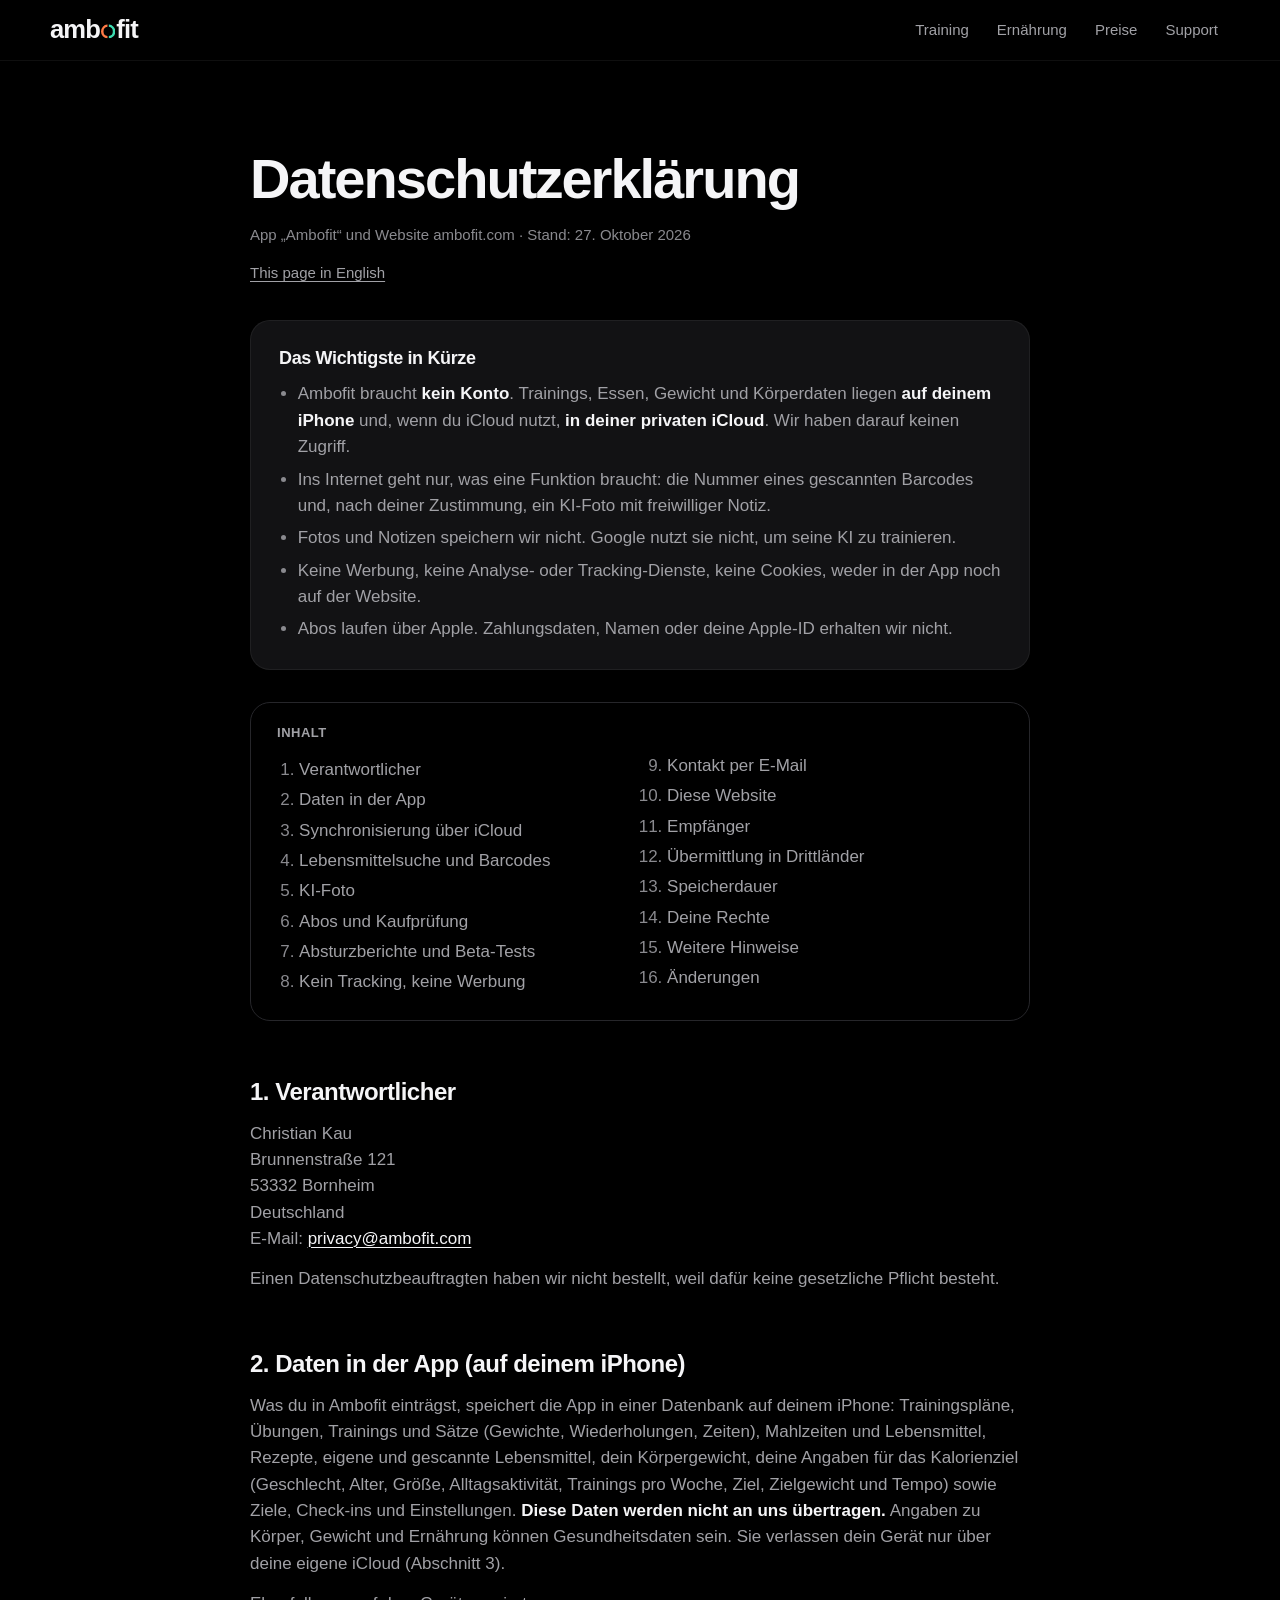
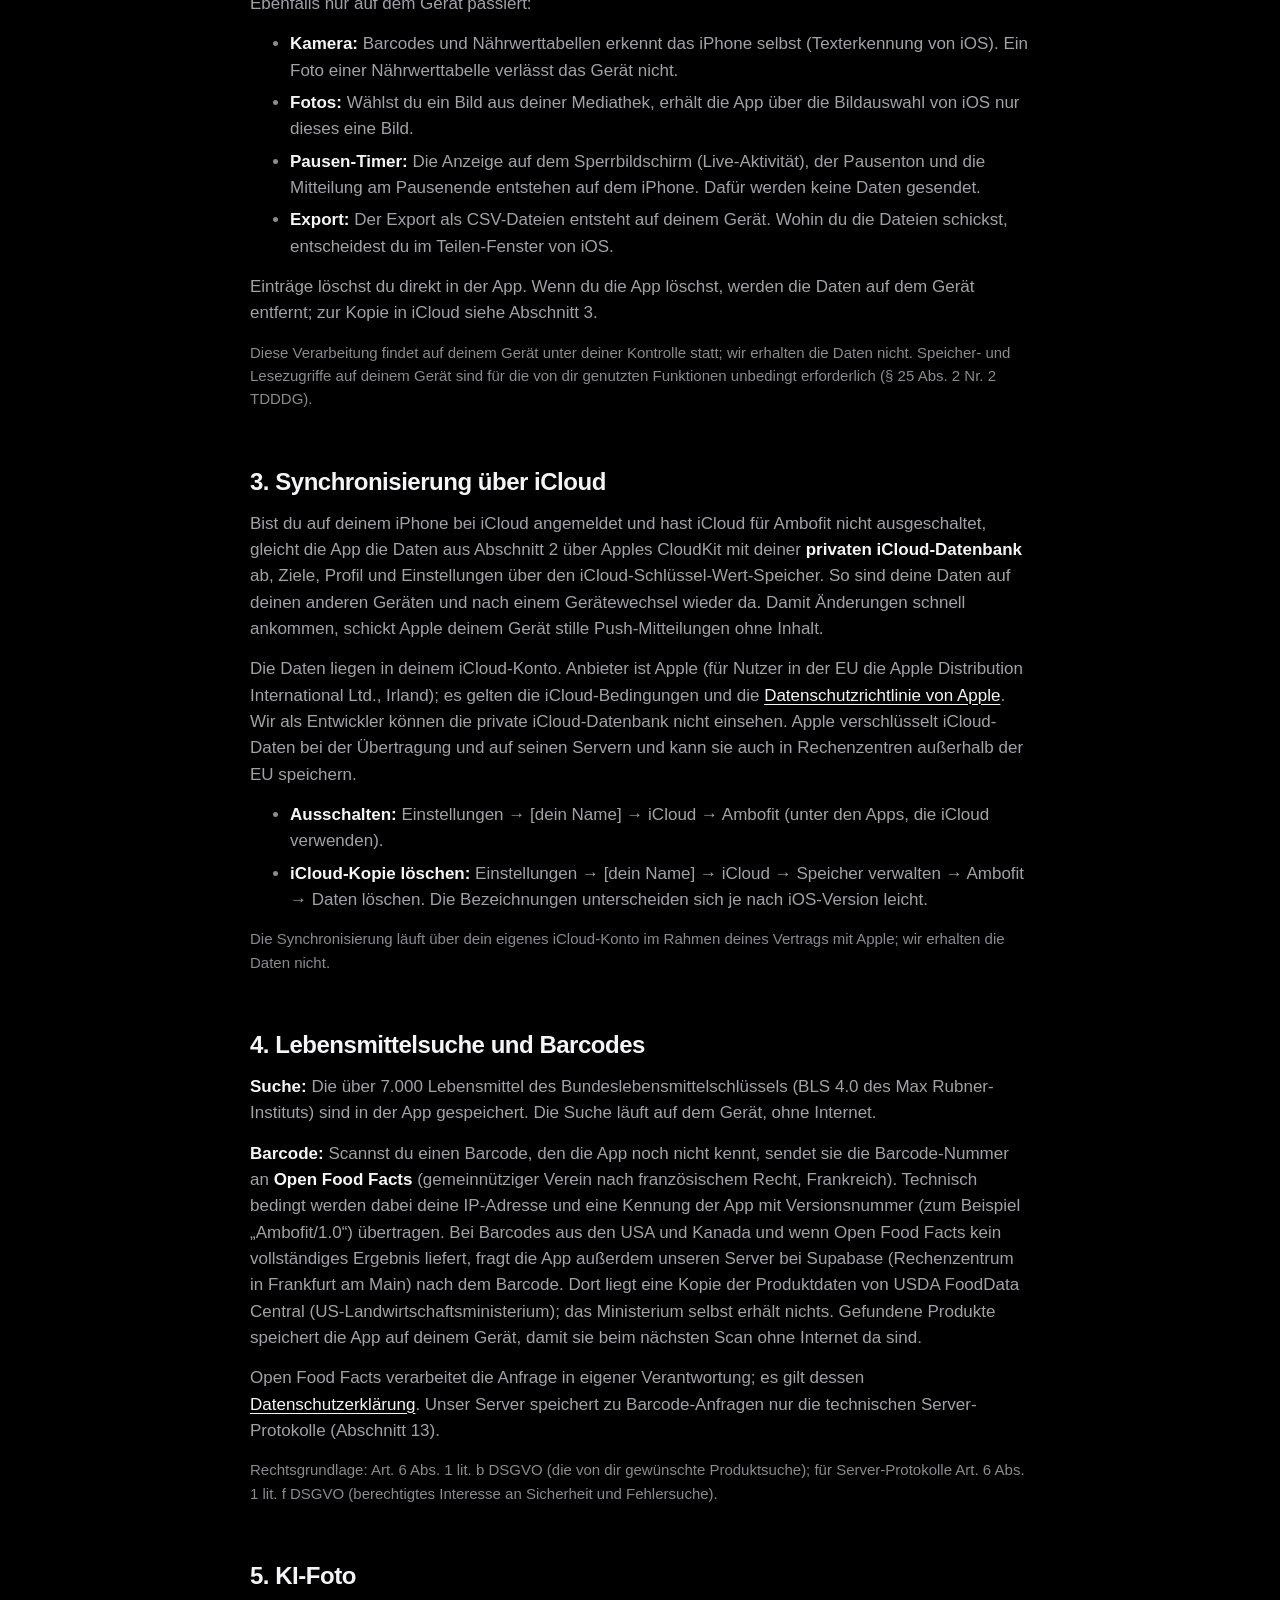
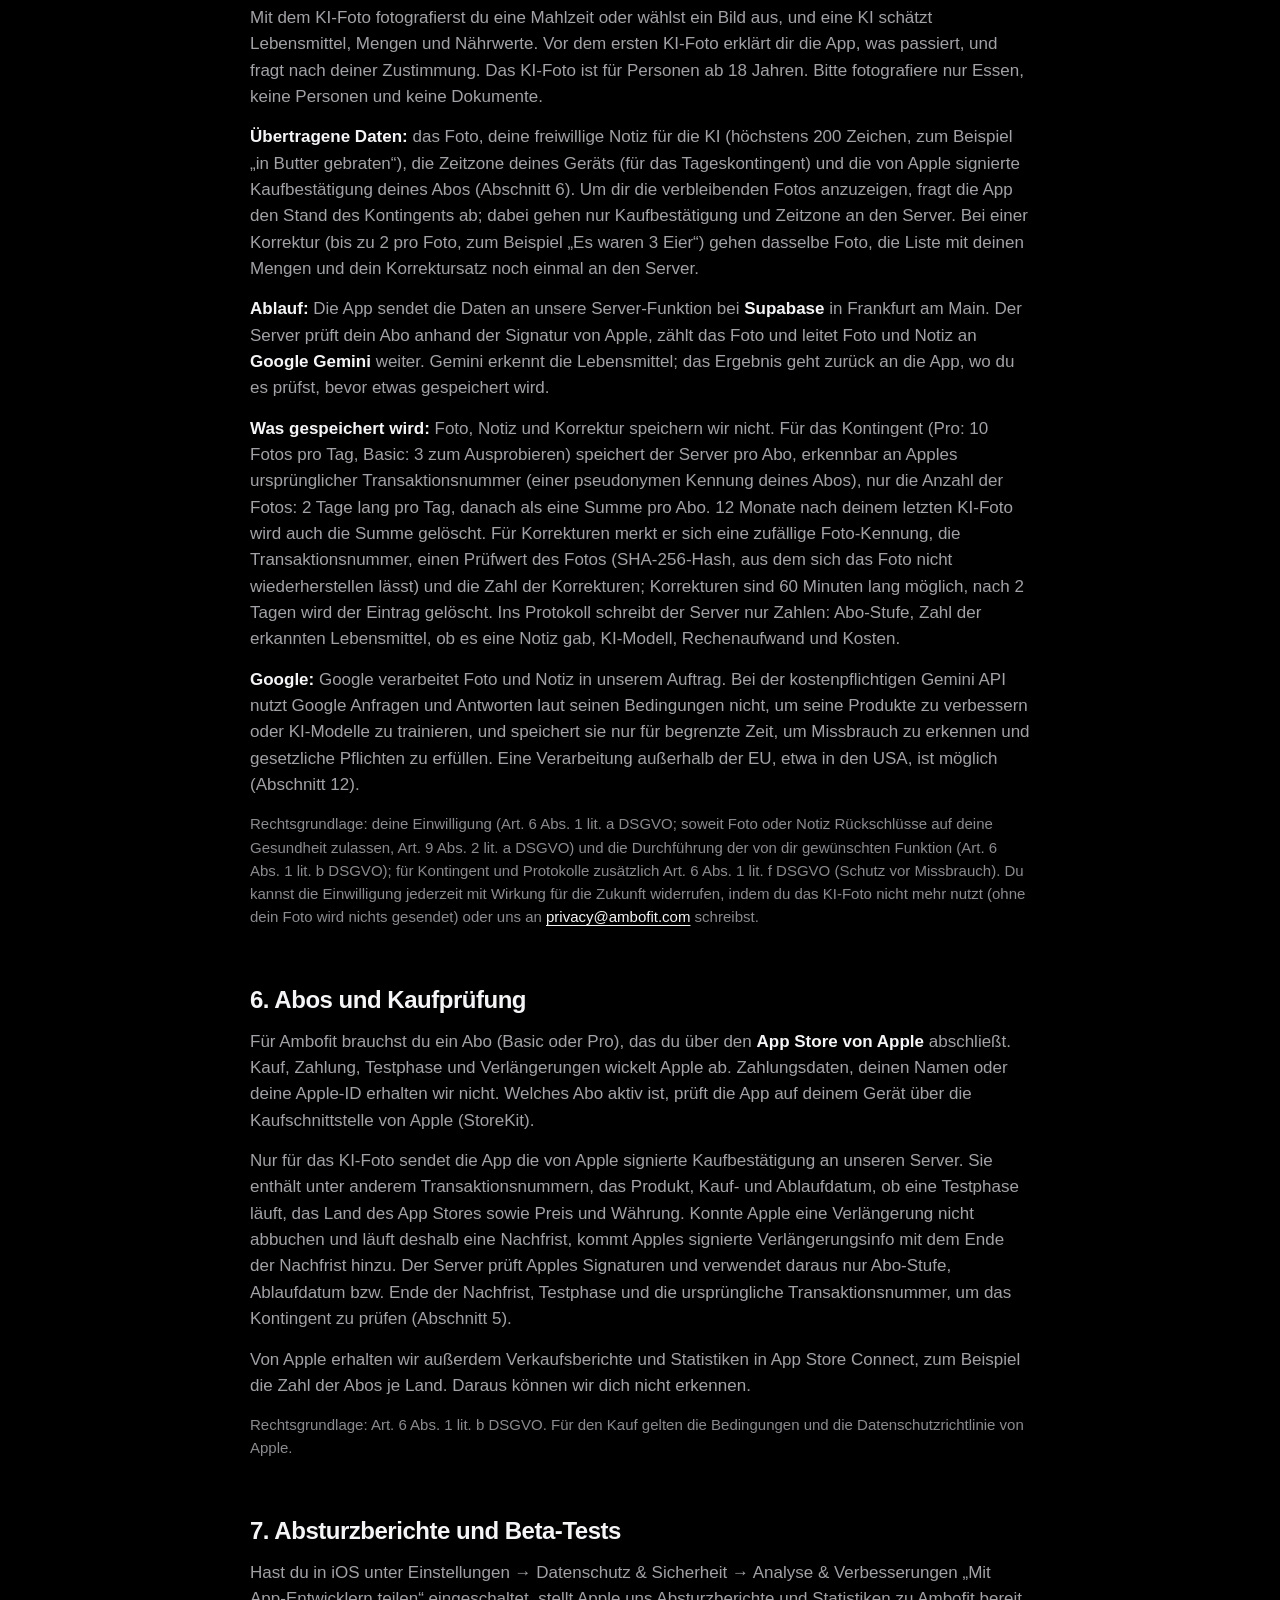
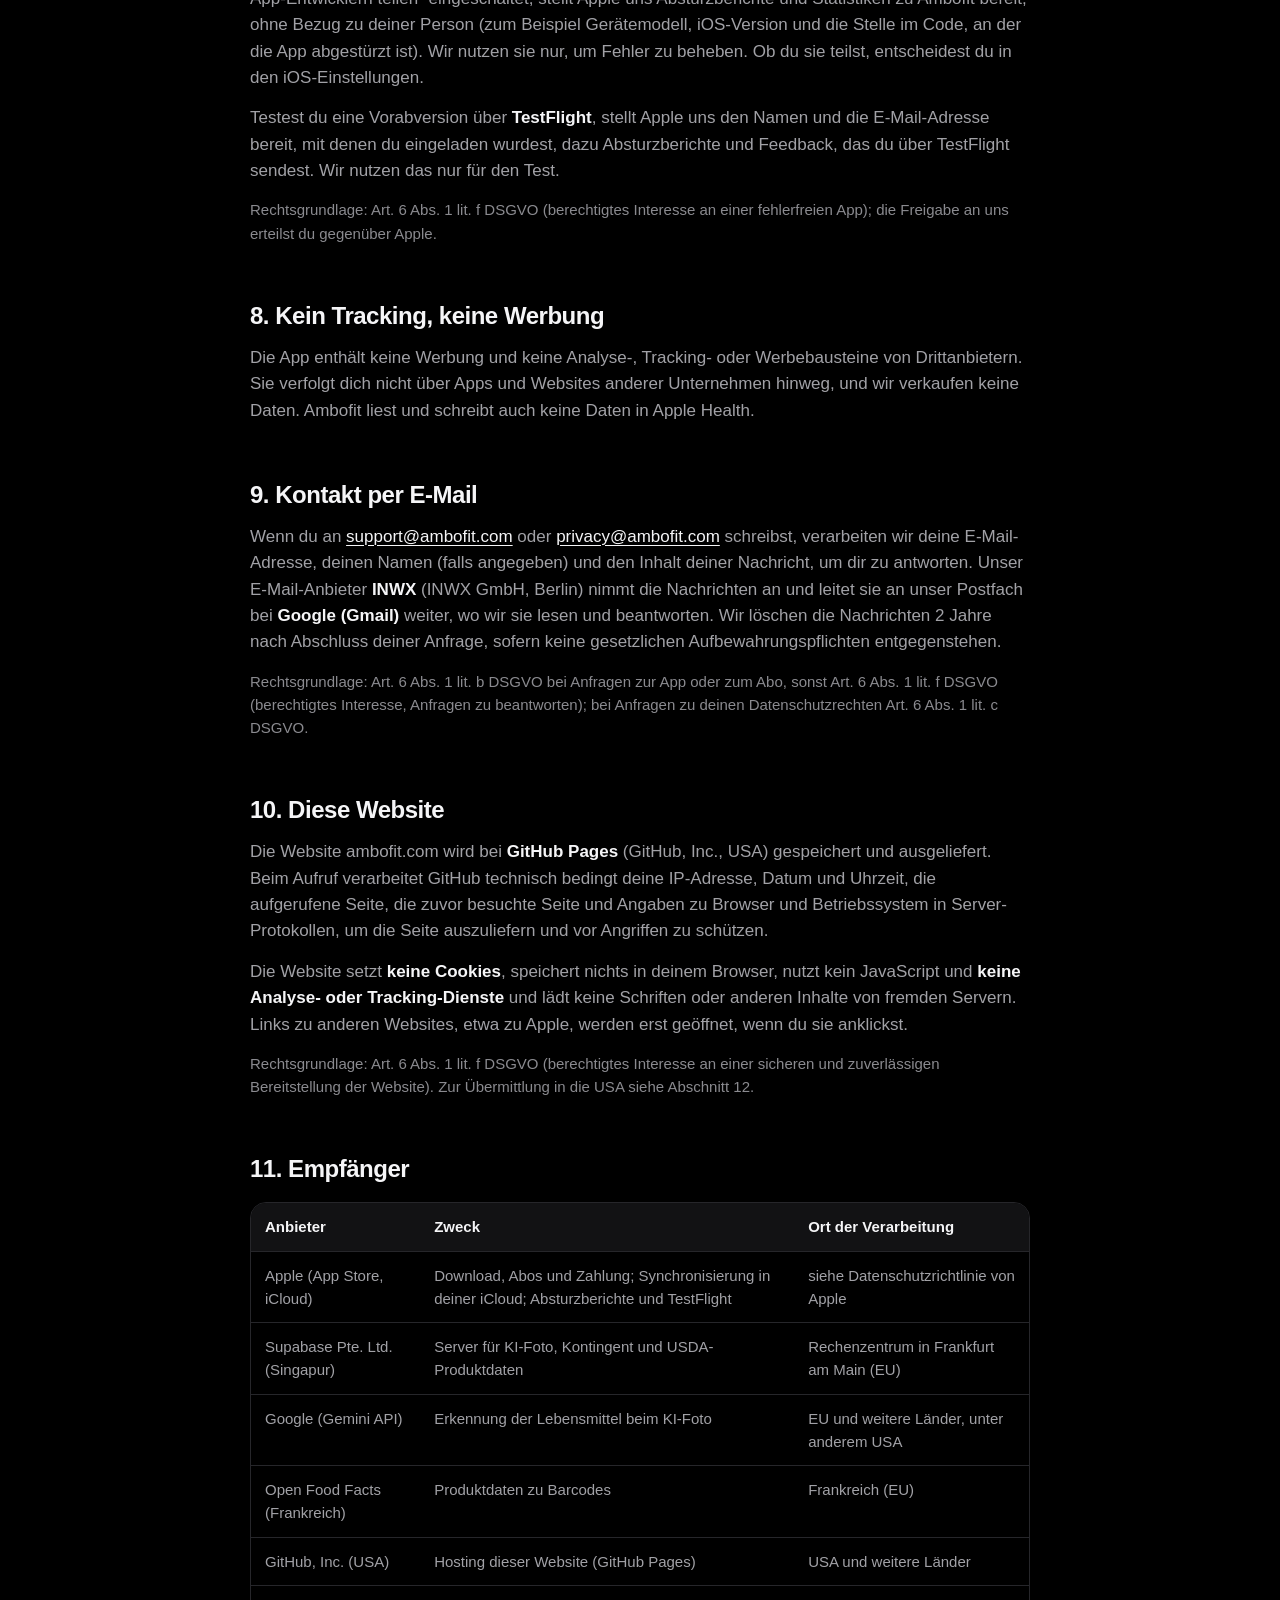
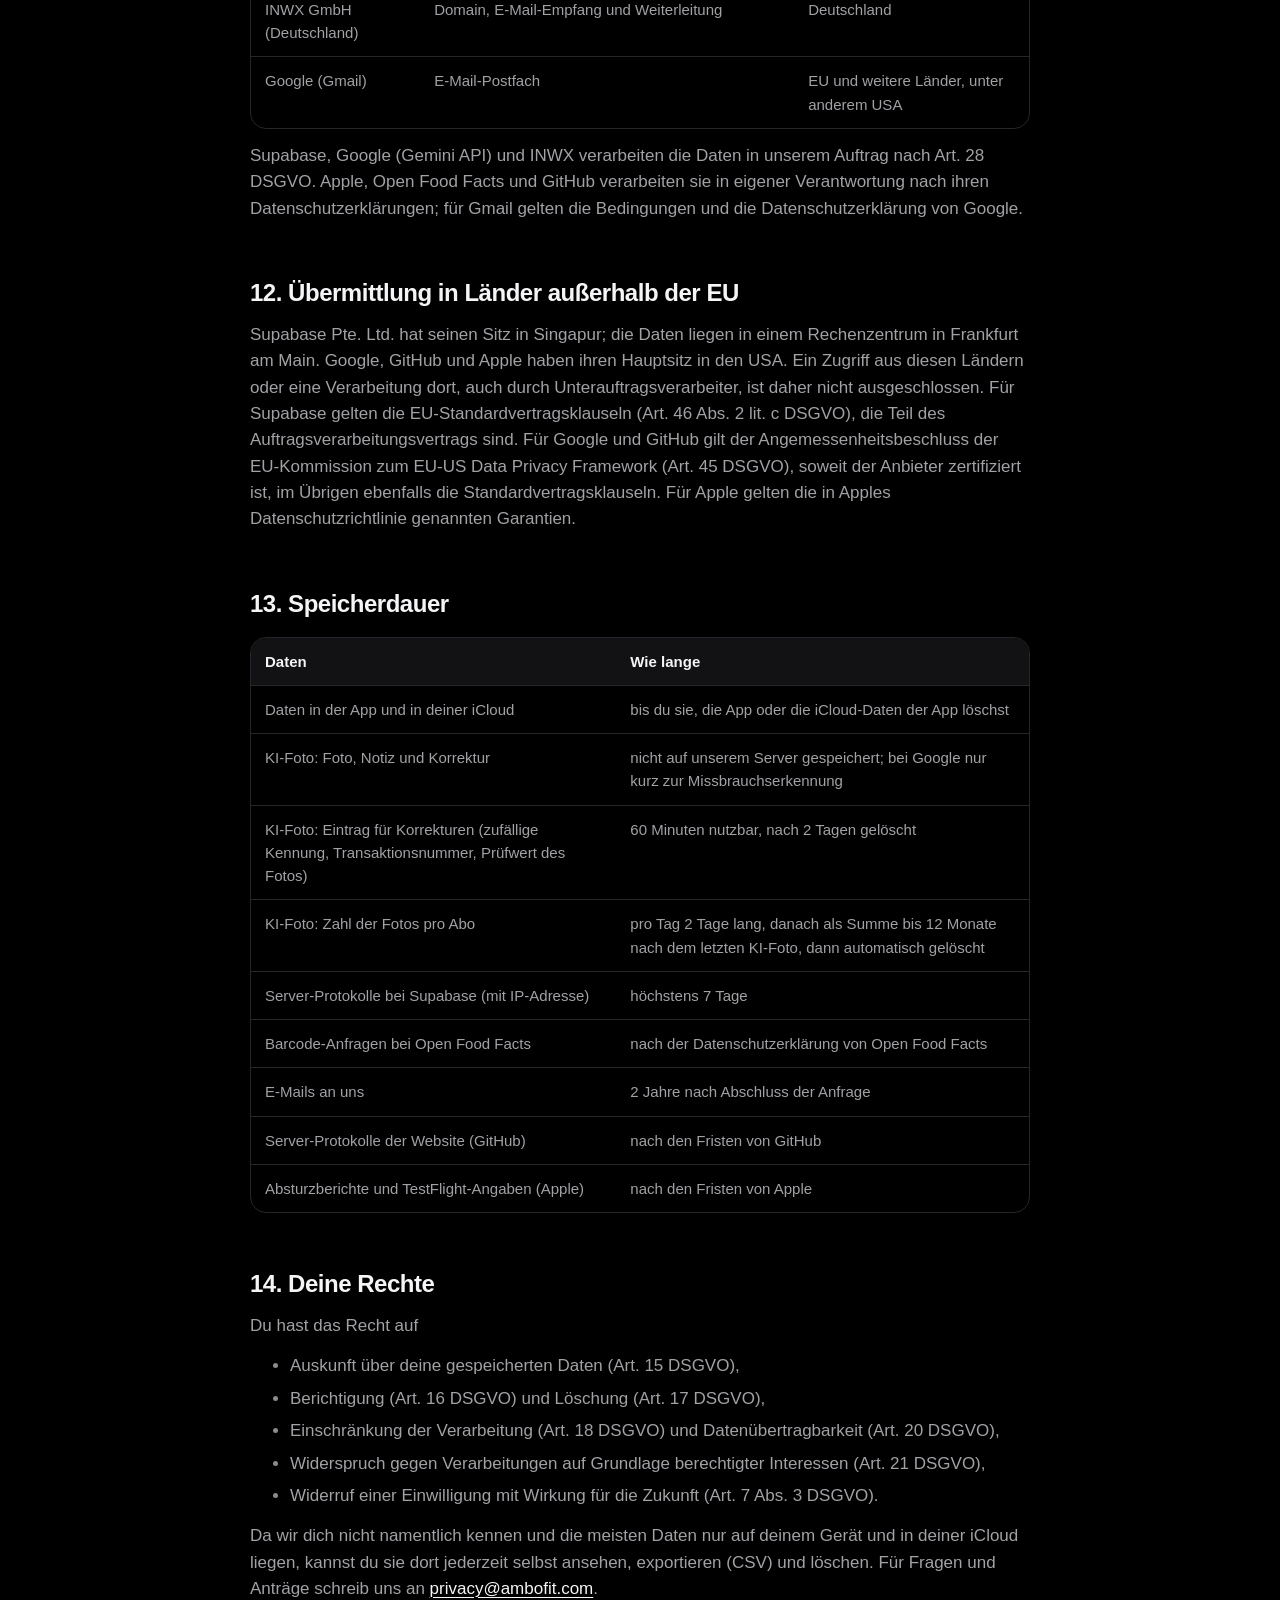
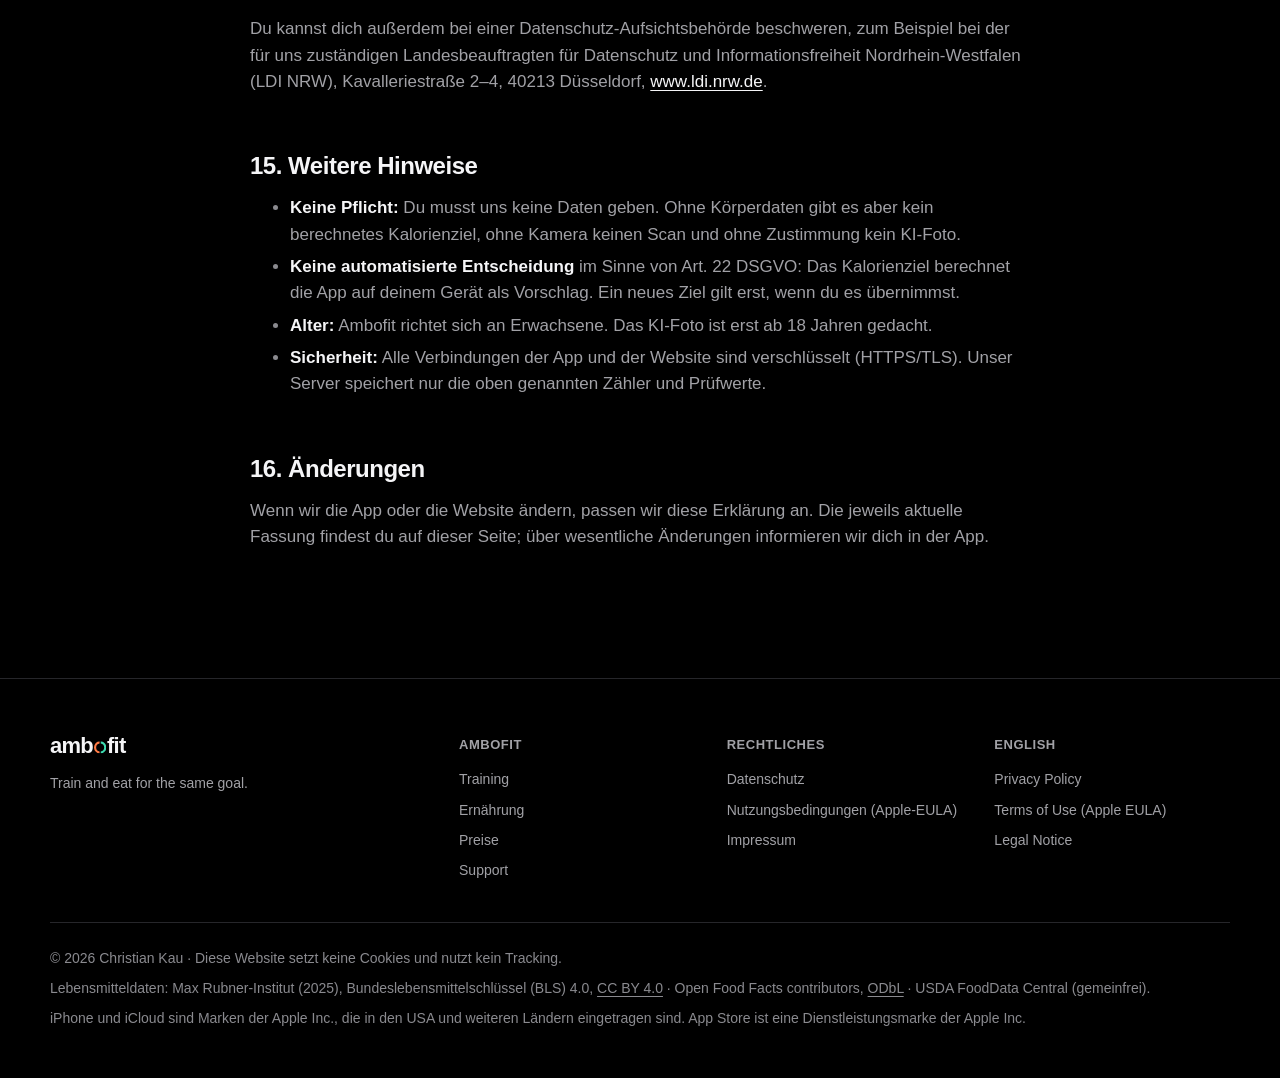
==== commit b50a9a11: "Privacy policy: AI photo counters are deleted 12 months after the last photo Daily counts are kept f" ====
--- a/datenschutz/index.html
+++ b/datenschutz/index.html
@@ -113,7 +113,7 @@
 <p>Mit dem KI-Foto fotografierst du eine Mahlzeit oder wählst ein Bild aus, und eine KI schätzt Lebensmittel, Mengen und Nährwerte. Vor dem ersten KI-Foto erklärt dir die App, was passiert, und fragt nach deiner Zustimmung. Das KI-Foto ist für Personen ab 18 Jahren. Bitte fotografiere nur Essen, keine Personen und keine Dokumente.</p>
 <p><strong>Übertragene Daten:</strong> das Foto, deine freiwillige Notiz für die KI (höchstens 200 Zeichen, zum Beispiel „in Butter gebraten“), die Zeitzone deines Geräts (für das Tageskontingent) und die von Apple signierte Kaufbestätigung deines Abos (Abschnitt 6). Um dir die verbleibenden Fotos anzuzeigen, fragt die App den Stand des Kontingents ab; dabei gehen nur Kaufbestätigung und Zeitzone an den Server. Bei einer Korrektur (bis zu 2 pro Foto, zum Beispiel „Es waren 3 Eier“) gehen dasselbe Foto, die Liste mit deinen Mengen und dein Korrektursatz noch einmal an den Server.</p>
 <p><strong>Ablauf:</strong> Die App sendet die Daten an unsere Server-Funktion bei <strong>Supabase</strong> in Frankfurt am Main. Der Server prüft dein Abo anhand der Signatur von Apple, zählt das Foto und leitet Foto und Notiz an <strong>Google Gemini</strong> weiter. Gemini erkennt die Lebensmittel; das Ergebnis geht zurück an die App, wo du es prüfst, bevor etwas gespeichert wird.</p>
-<p><strong>Was gespeichert wird:</strong> Foto, Notiz und Korrektur speichern wir nicht. Für das Kontingent (Pro: 10 Fotos pro Tag, Basic: 3 zum Ausprobieren) speichert der Server pro Abo, erkennbar an Apples ursprünglicher Transaktionsnummer (einer pseudonymen Kennung deines Abos), nur die Anzahl der Fotos pro Tag. Eine feste Löschfrist für diese Zähler gibt es noch nicht; sie enthalten nur Transaktionsnummer, Datum und Anzahl. Für Korrekturen merkt er sich eine zufällige Foto-Kennung, die Transaktionsnummer, einen Prüfwert des Fotos (SHA-256-Hash, aus dem sich das Foto nicht wiederherstellen lässt) und die Zahl der Korrekturen; Korrekturen sind 60 Minuten lang möglich, nach 2 Tagen wird der Eintrag gelöscht. Ins Protokoll schreibt der Server nur Zahlen: Abo-Stufe, Zahl der erkannten Lebensmittel, ob es eine Notiz gab, KI-Modell, Rechenaufwand und Kosten.</p>
+<p><strong>Was gespeichert wird:</strong> Foto, Notiz und Korrektur speichern wir nicht. Für das Kontingent (Pro: 10 Fotos pro Tag, Basic: 3 zum Ausprobieren) speichert der Server pro Abo, erkennbar an Apples ursprünglicher Transaktionsnummer (einer pseudonymen Kennung deines Abos), nur die Anzahl der Fotos: 2 Tage lang pro Tag, danach als eine Summe pro Abo. 12 Monate nach deinem letzten KI-Foto wird auch die Summe gelöscht. Für Korrekturen merkt er sich eine zufällige Foto-Kennung, die Transaktionsnummer, einen Prüfwert des Fotos (SHA-256-Hash, aus dem sich das Foto nicht wiederherstellen lässt) und die Zahl der Korrekturen; Korrekturen sind 60 Minuten lang möglich, nach 2 Tagen wird der Eintrag gelöscht. Ins Protokoll schreibt der Server nur Zahlen: Abo-Stufe, Zahl der erkannten Lebensmittel, ob es eine Notiz gab, KI-Modell, Rechenaufwand und Kosten.</p>
 <p><strong>Google:</strong> Google verarbeitet Foto und Notiz in unserem Auftrag. Bei der kostenpflichtigen Gemini API nutzt Google Anfragen und Antworten laut seinen Bedingungen nicht, um seine Produkte zu verbessern oder KI-Modelle zu trainieren, und speichert sie nur für begrenzte Zeit, um Missbrauch zu erkennen und gesetzliche Pflichten zu erfüllen. Eine Verarbeitung außerhalb der EU, etwa in den USA, ist möglich (Abschnitt 12).</p>
 <p class="basis">Rechtsgrundlage: deine Einwilligung (Art. 6 Abs. 1 lit. a DSGVO; soweit Foto oder Notiz Rückschlüsse auf deine Gesundheit zulassen, Art. 9 Abs. 2 lit. a DSGVO) und die Durchführung der von dir gewünschten Funktion (Art. 6 Abs. 1 lit. b DSGVO); für Kontingent und Protokolle zusätzlich Art. 6 Abs. 1 lit. f DSGVO (Schutz vor Missbrauch). Du kannst die Einwilligung jederzeit mit Wirkung für die Zukunft widerrufen, indem du das KI-Foto nicht mehr nutzt (ohne dein Foto wird nichts gesendet) oder uns an <a href="mailto:privacy@ambofit.com">privacy@ambofit.com</a> schreibst.</p>
 
@@ -168,7 +168,7 @@
       <tr><td>Daten in der App und in deiner iCloud</td><td>bis du sie, die App oder die iCloud-Daten der App löschst</td></tr>
       <tr><td>KI-Foto: Foto, Notiz und Korrektur</td><td>nicht auf unserem Server gespeichert; bei Google nur kurz zur Missbrauchserkennung</td></tr>
       <tr><td>KI-Foto: Eintrag für Korrekturen (zufällige Kennung, Transaktionsnummer, Prüfwert des Fotos)</td><td>60 Minuten nutzbar, nach 2 Tagen gelöscht</td></tr>
-      <tr><td>KI-Foto: Zahl der Fotos pro Abo</td><td>derzeit ohne feste Frist (nur Transaktionsnummer, Datum und Anzahl)</td></tr>
+      <tr><td>KI-Foto: Zahl der Fotos pro Abo</td><td>pro Tag 2 Tage lang, danach als Summe bis 12 Monate nach dem letzten KI-Foto, dann automatisch gelöscht</td></tr>
       <tr><td>Server-Protokolle bei Supabase (mit IP-Adresse)</td><td>höchstens 7 Tage</td></tr>
       <tr><td>Barcode-Anfragen bei Open Food Facts</td><td>nach der Datenschutzerklärung von Open Food Facts</td></tr>
       <tr><td>E-Mails an uns</td><td>2 Jahre nach Abschluss der Anfrage</td></tr>
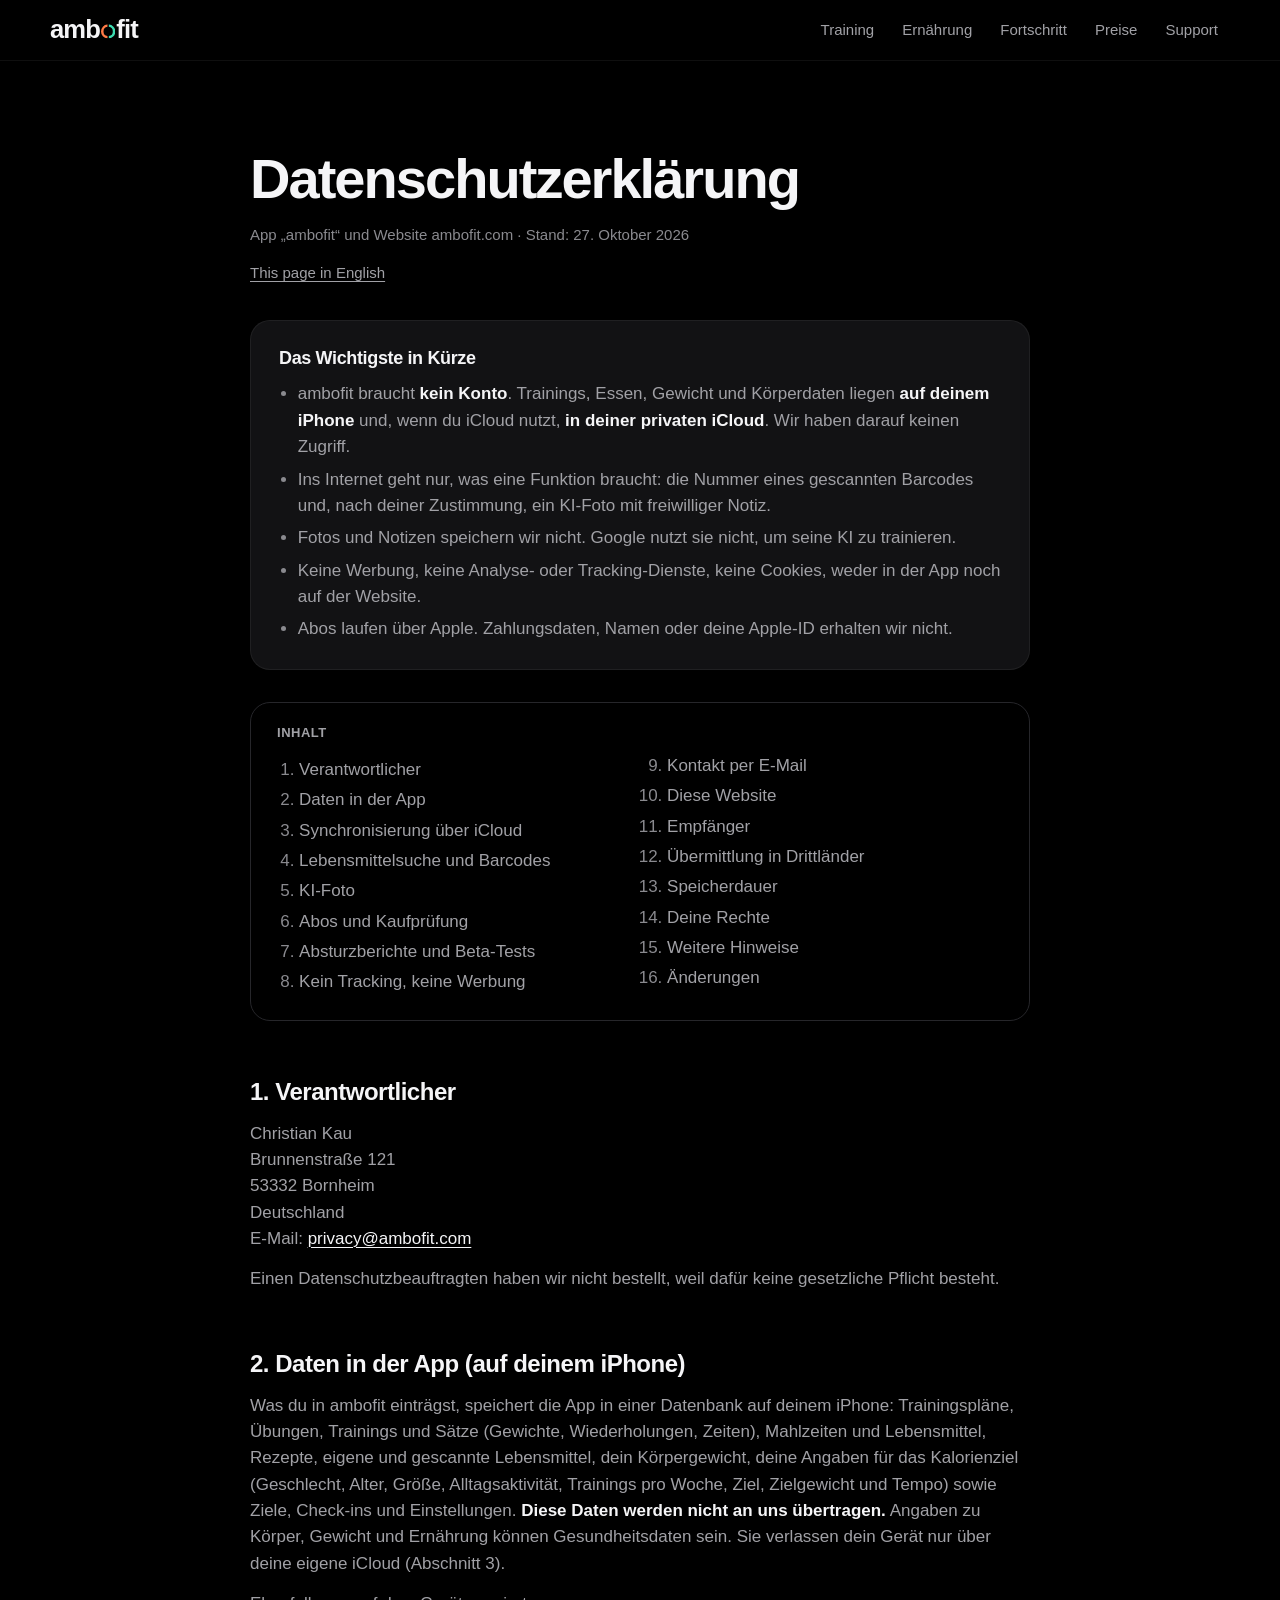
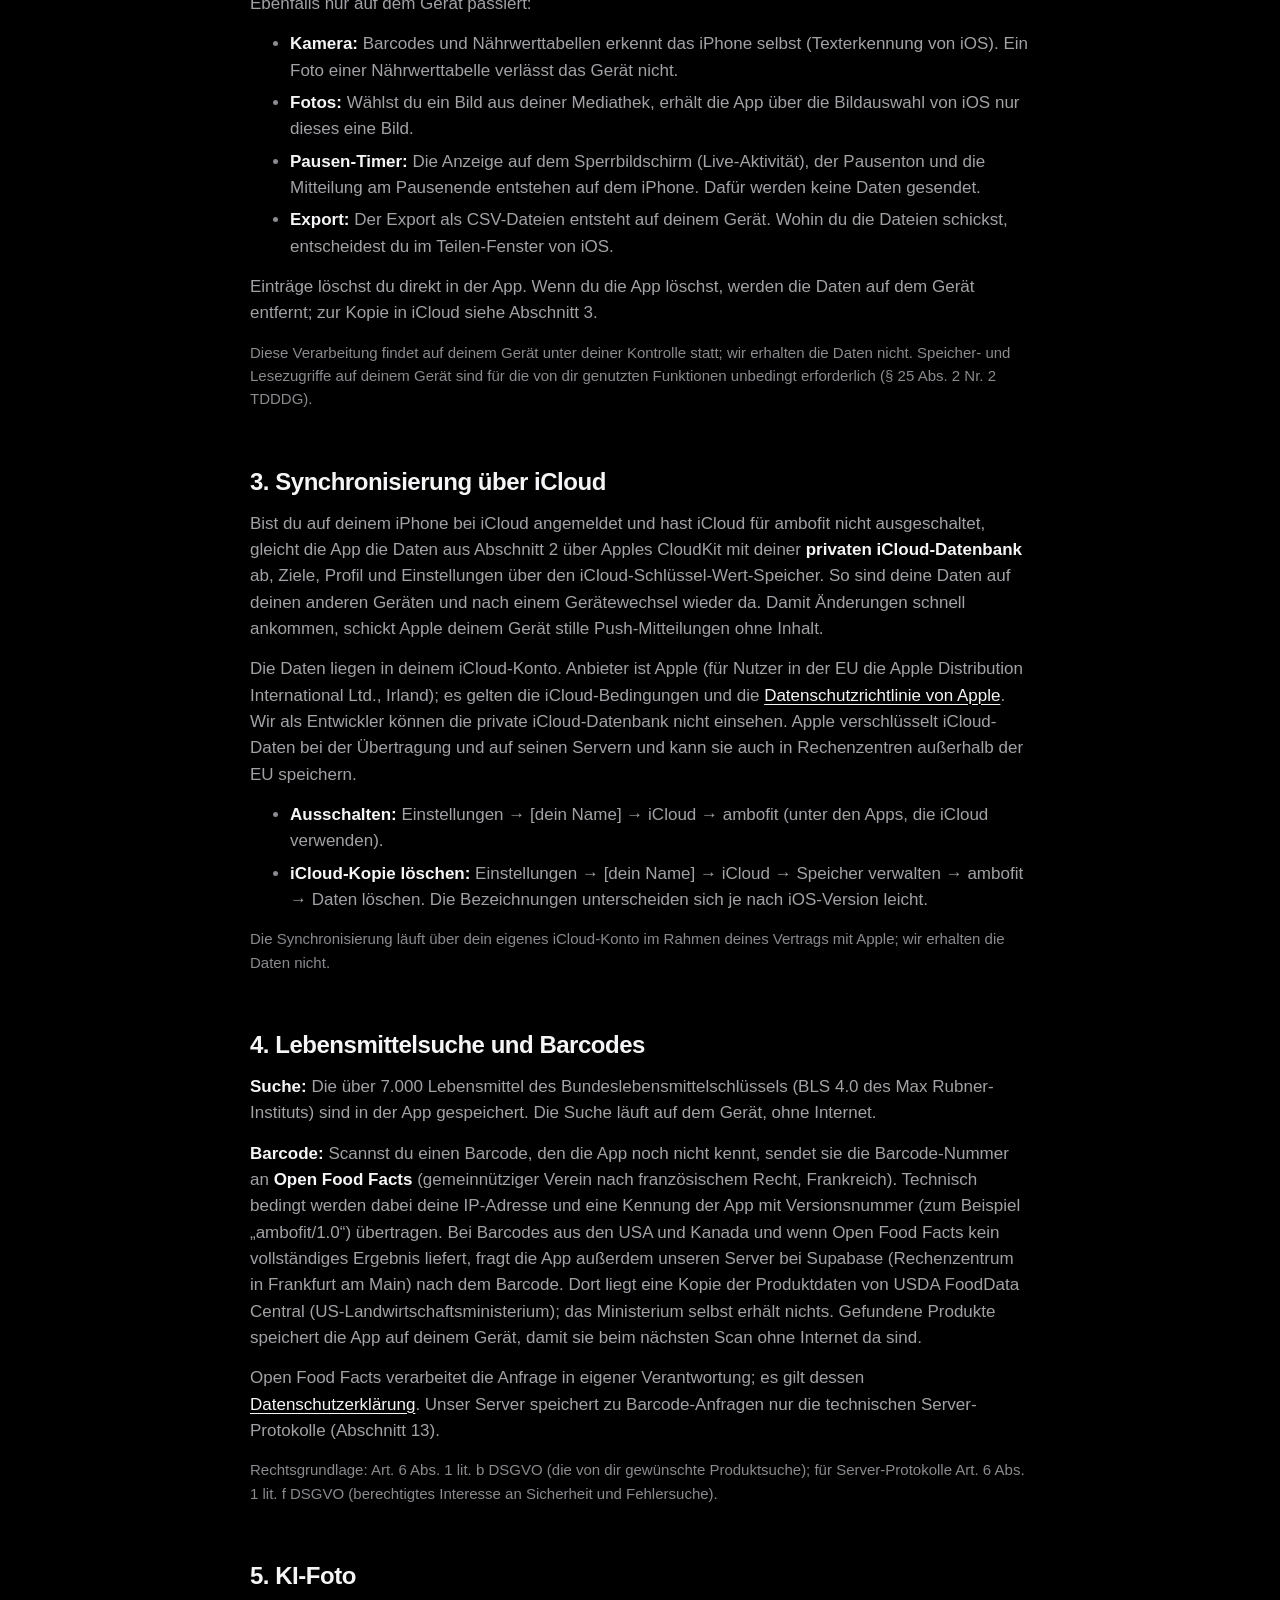
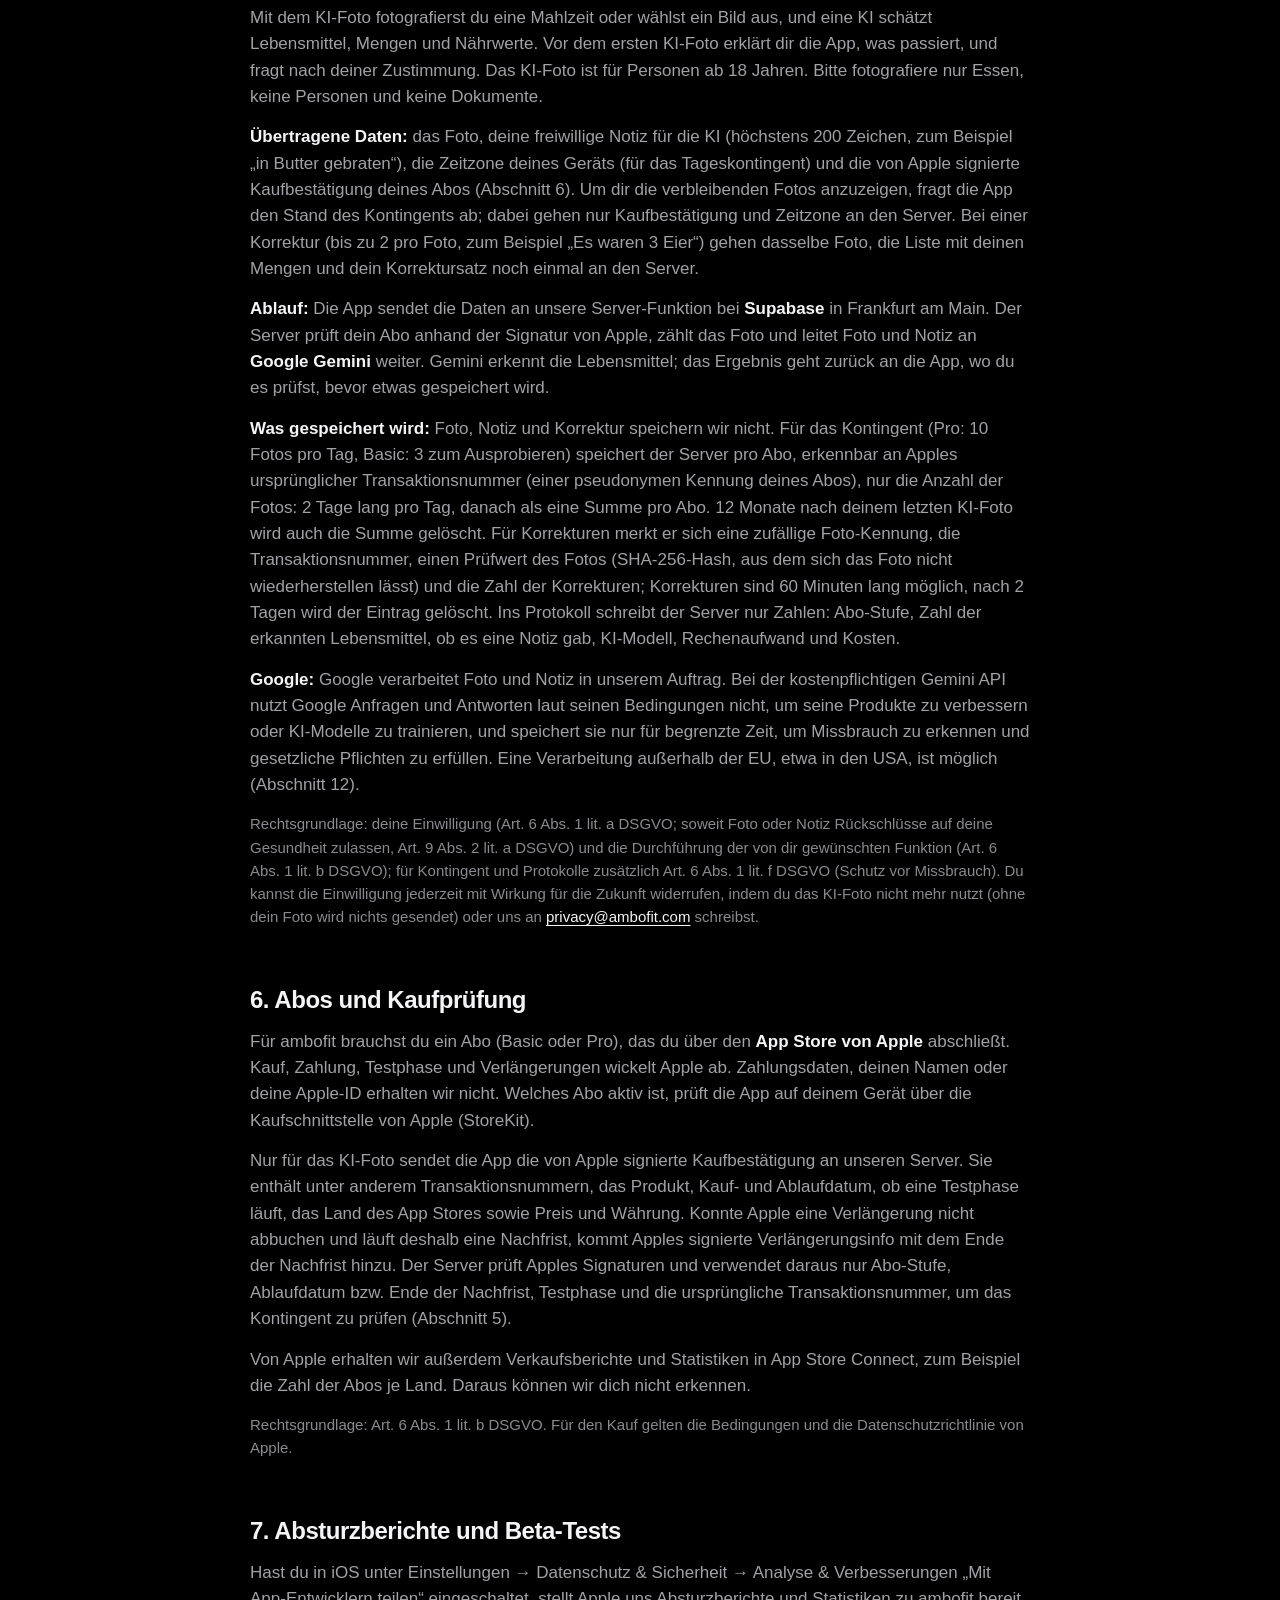
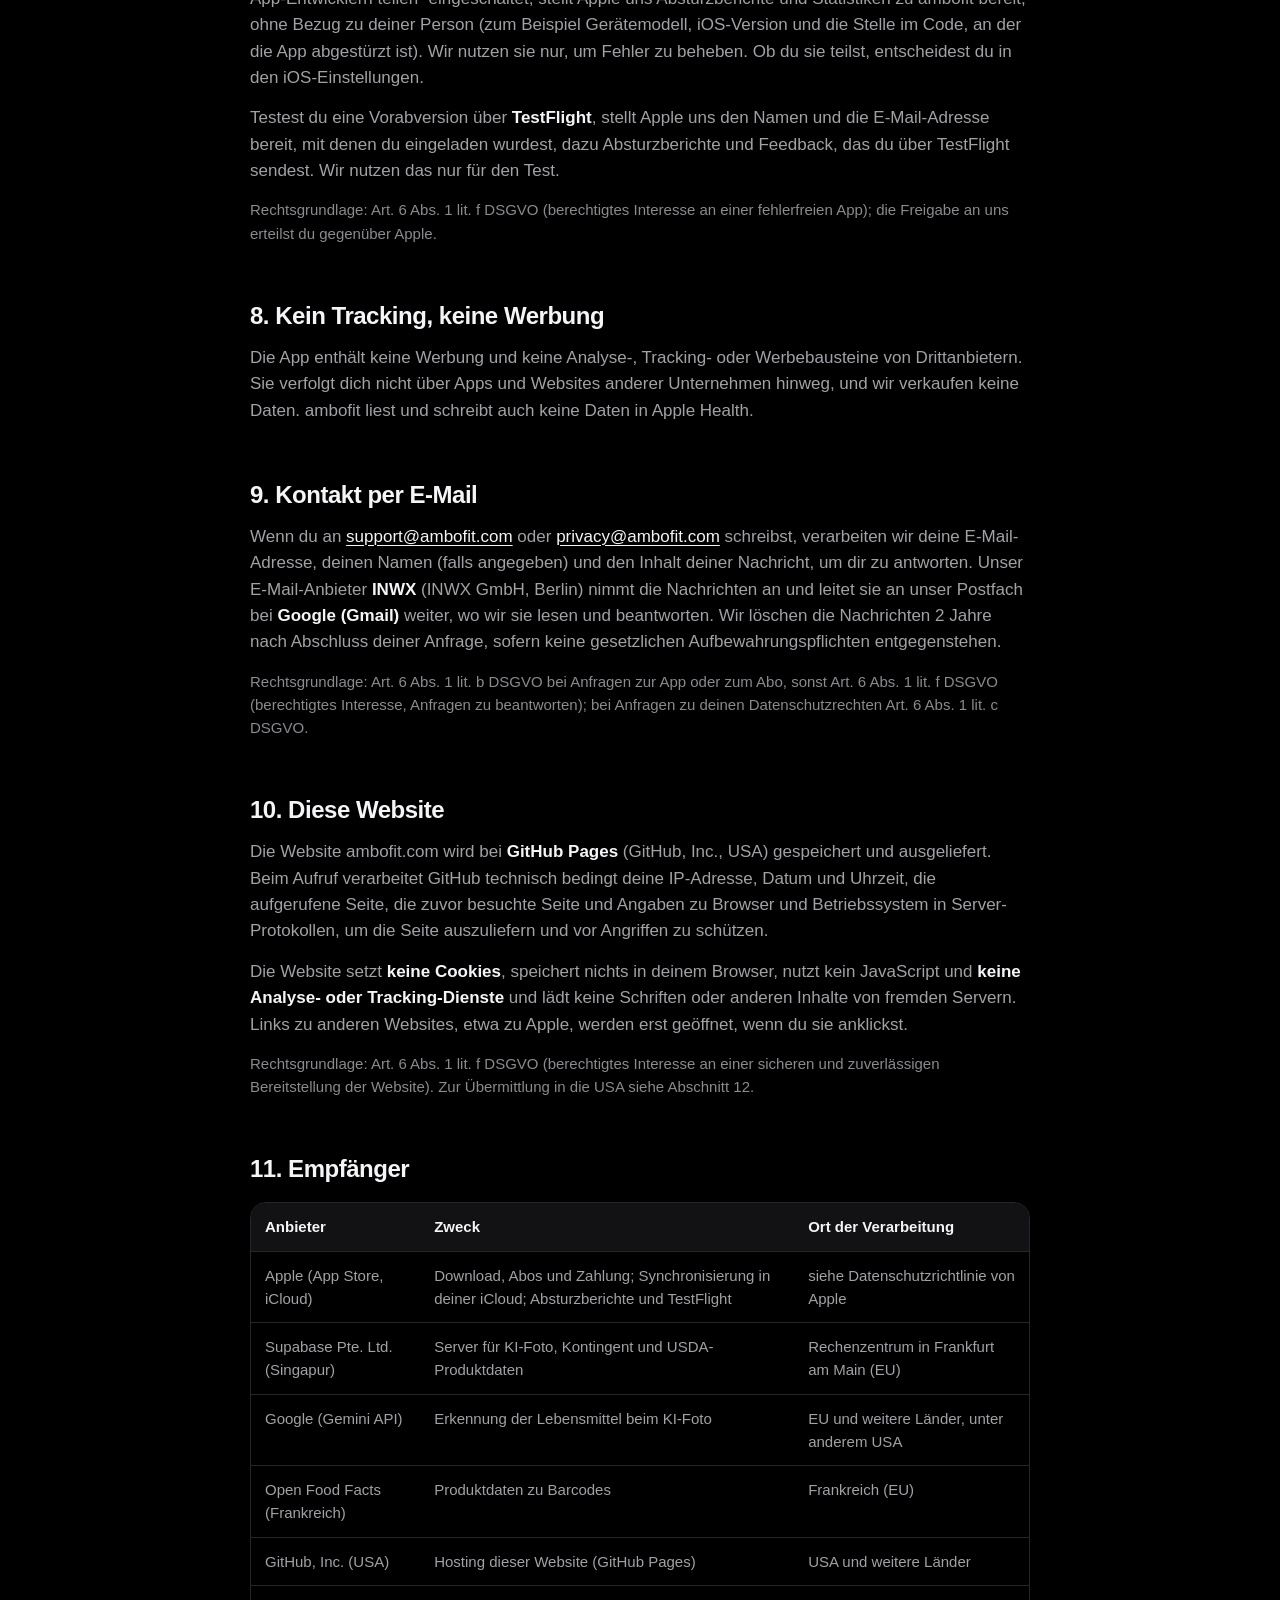
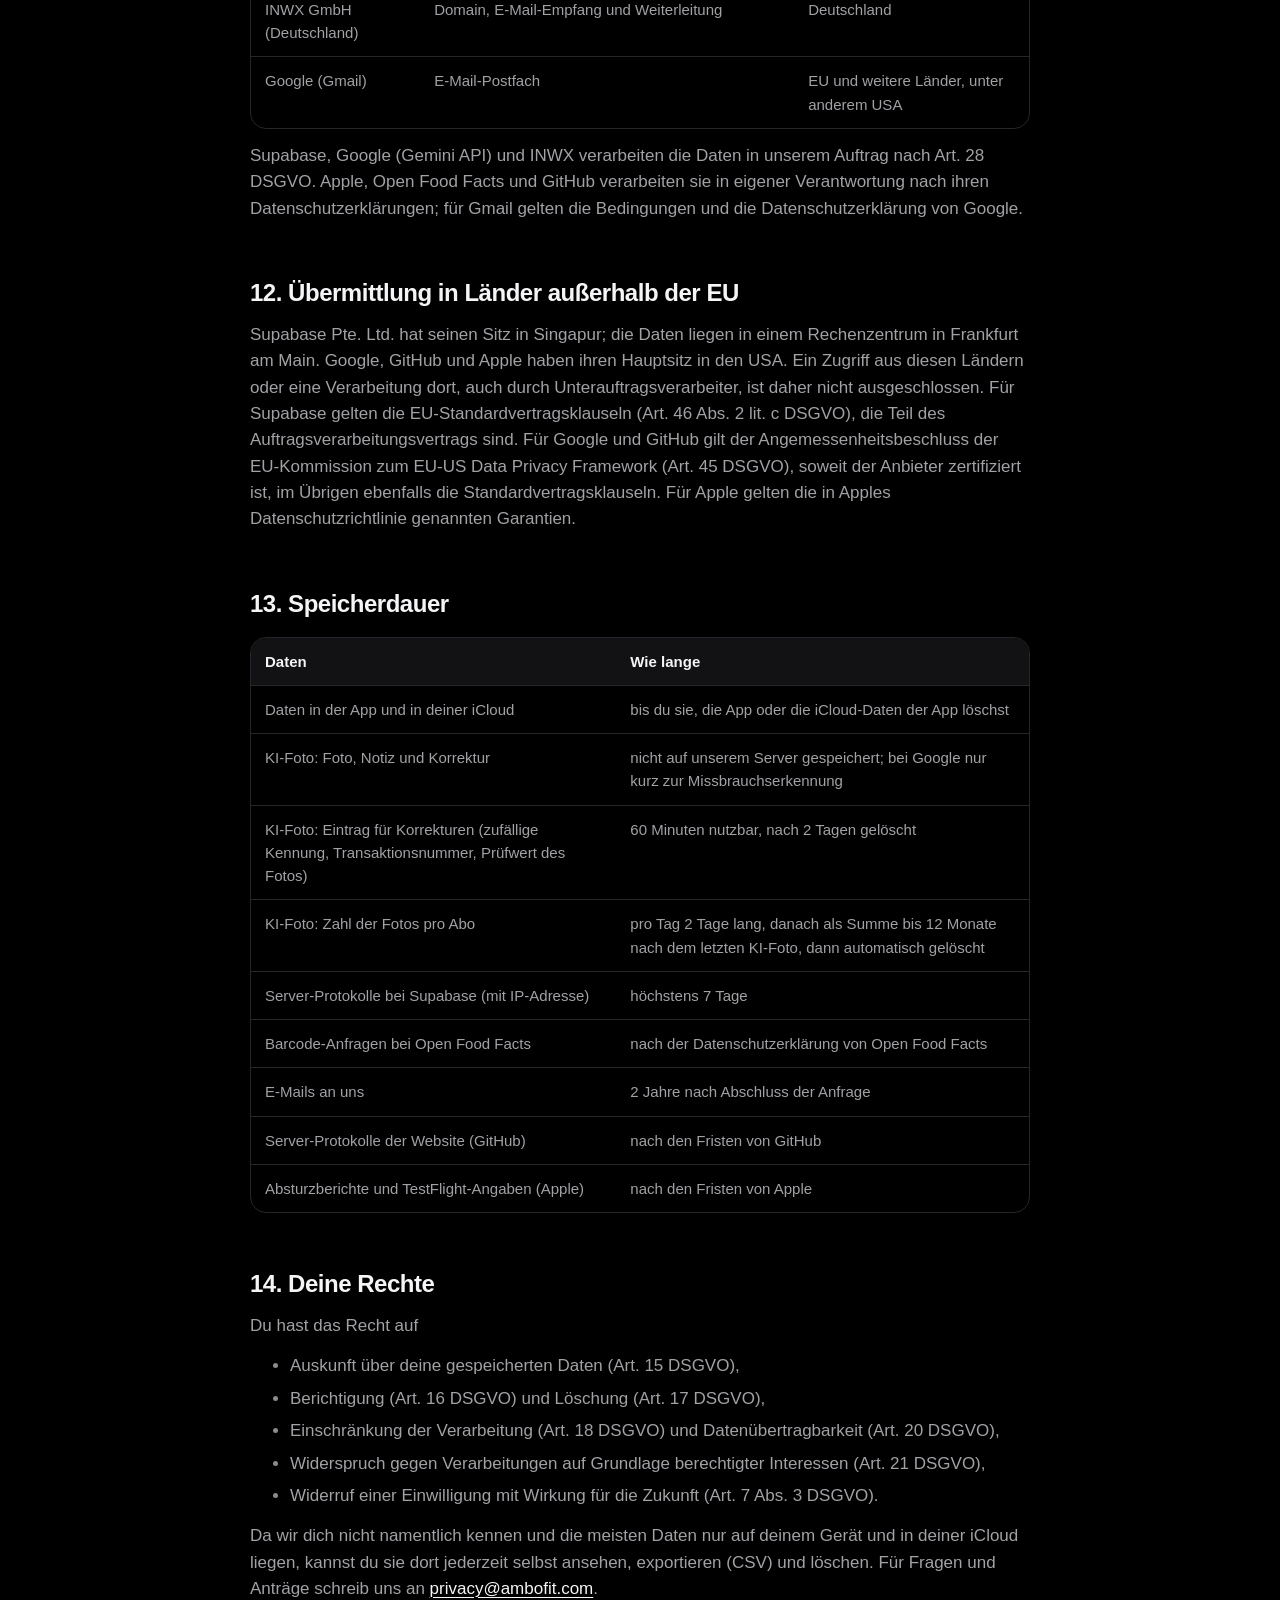
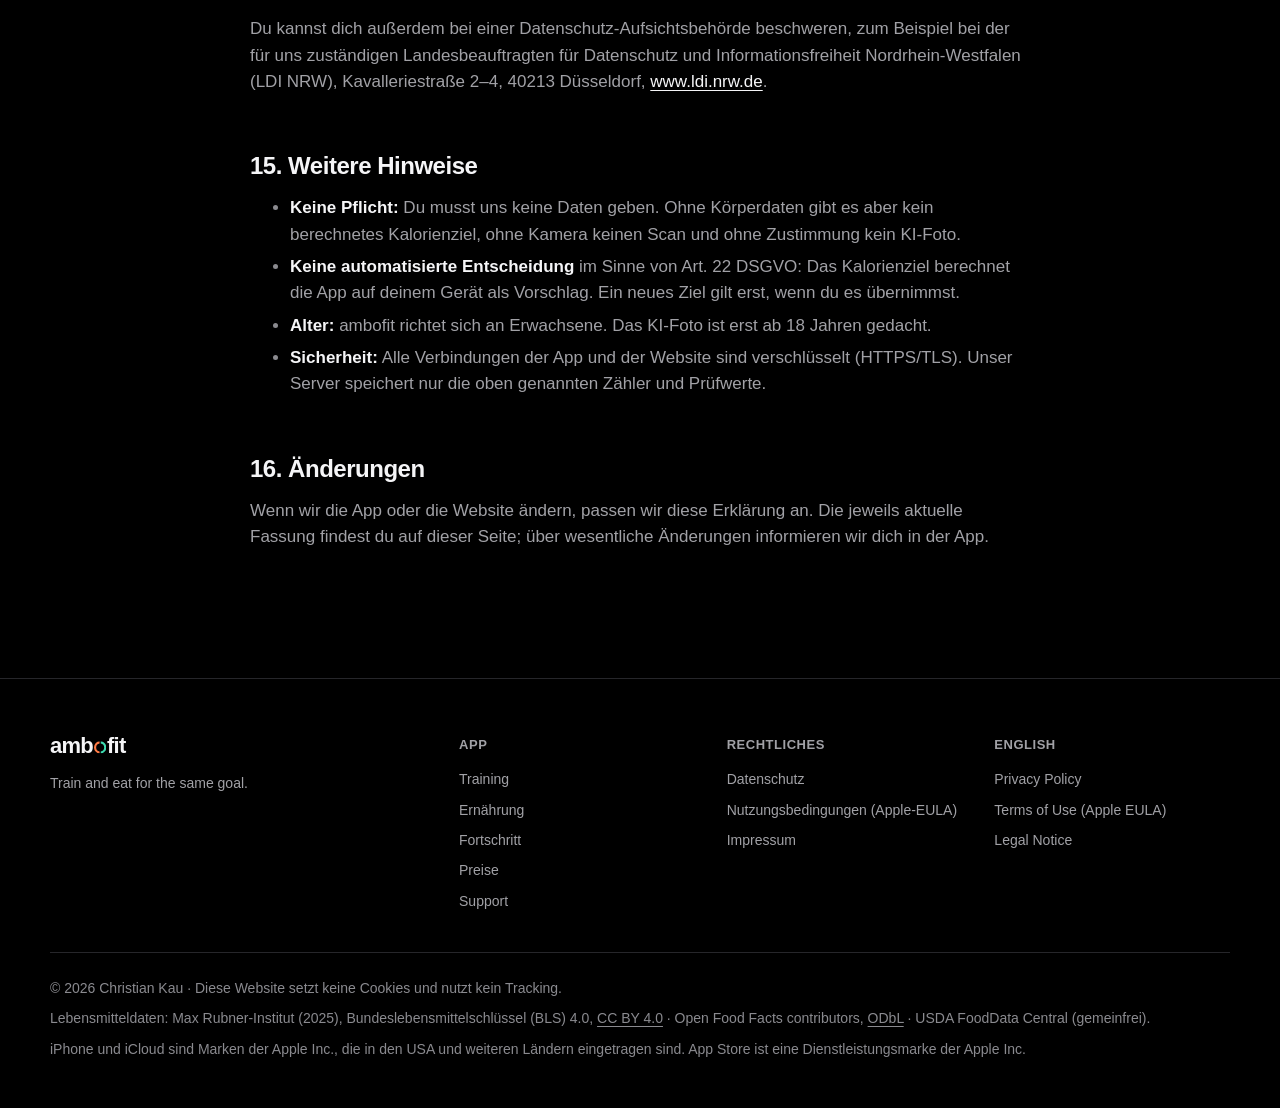
==== commit 5f9e3525: "New screenshots, progress section and lowercase ambofit - All iPhone screenshots retaken with the no" ====
--- a/datenschutz/index.html
+++ b/datenschutz/index.html
@@ -5,8 +5,8 @@
 <meta name="viewport" content="width=device-width, initial-scale=1, viewport-fit=cover">
 <meta http-equiv="Content-Security-Policy" content="default-src 'none'; img-src 'self'; style-src 'self'; base-uri 'none'; form-action 'none'; manifest-src 'self'">
 <meta name="referrer" content="strict-origin-when-cross-origin">
-<title>Datenschutzerklärung – Ambofit</title>
-<meta name="description" content="Wie die App Ambofit und ambofit.com mit deinen Daten umgehen.">
+<title>Datenschutzerklärung – ambofit</title>
+<meta name="description" content="Wie die App ambofit und ambofit.com mit deinen Daten umgehen.">
 <link rel="canonical" href="https://ambofit.com/datenschutz/">
 <link rel="alternate" hreflang="de" href="https://ambofit.com/datenschutz/">
 <link rel="alternate" hreflang="en" href="https://ambofit.com/privacy/">
@@ -16,36 +16,36 @@
 <link rel="icon" href="/favicon-64.png" type="image/png" sizes="64x64">
 <link rel="apple-touch-icon" href="/apple-touch-icon.png">
 <meta property="og:type" content="website">
-<meta property="og:site_name" content="Ambofit">
-<meta property="og:title" content="Datenschutzerklärung – Ambofit">
-<meta property="og:description" content="Wie die App Ambofit und ambofit.com mit deinen Daten umgehen.">
+<meta property="og:site_name" content="ambofit">
+<meta property="og:title" content="Datenschutzerklärung – ambofit">
+<meta property="og:description" content="Wie die App ambofit und ambofit.com mit deinen Daten umgehen.">
 <meta property="og:url" content="https://ambofit.com/datenschutz/">
 <meta property="og:image" content="https://ambofit.com/assets/img/og.jpg">
 <meta property="og:image:width" content="1200">
 <meta property="og:image:height" content="630">
-<meta property="og:image:alt" content="Three iPhones showing Ambofit: training plan, Today screen and nutrition.">
+<meta property="og:image:alt" content="Three iPhones showing ambofit: training plan, Today screen and nutrition.">
 <meta property="og:locale" content="de_DE">
 <meta name="twitter:card" content="summary_large_image">
-<link rel="stylesheet" href="/assets/site.css?v=3efeb4baa9">
+<link rel="stylesheet" href="/assets/site.css?v=a2ffbbf988">
 </head>
 <body>
 <a class="skip" href="#main">Zum Inhalt springen</a>
 <header class="site-header">
   <div class="wrap">
-    <a class="wordmark" href="/" aria-label="Ambofit home"><span aria-hidden="true">amb</span><svg class="ring" viewBox="0 0 126 126" aria-hidden="true" focusable="false"><path fill="#FF7A45" d="M57 .29A63 63 0 0 0 57 125.71V103.56A41 41 0 0 1 57 22.44Z"/><path fill="#3DDBB0" d="M69 .29A63 63 0 0 1 69 125.71V103.56A41 41 0 0 0 69 22.44Z"/></svg><span aria-hidden="true">fit</span></a>
-    <nav class="nav" aria-label="Hauptmenü"><a href="/#training" class="nav-optional">Training</a><a href="/#nutrition" class="nav-optional">Ernährung</a><a href="/#pricing">Preise</a><a href="/support/">Support</a></nav>
+    <a class="wordmark" href="/" aria-label="ambofit home"><span aria-hidden="true">amb</span><svg class="ring" viewBox="0 0 126 126" aria-hidden="true" focusable="false"><path fill="#FF7A45" d="M57 .29A63 63 0 0 0 57 125.71V103.56A41 41 0 0 1 57 22.44Z"/><path fill="#3DDBB0" d="M69 .29A63 63 0 0 1 69 125.71V103.56A41 41 0 0 0 69 22.44Z"/></svg><span aria-hidden="true">fit</span></a>
+    <nav class="nav" aria-label="Hauptmenü"><a href="/#training" class="nav-optional">Training</a><a href="/#nutrition" class="nav-optional">Ernährung</a><a href="/#progress" class="nav-optional">Fortschritt</a><a href="/#pricing">Preise</a><a href="/support/">Support</a></nav>
   </div>
 </header>
 <main id="main">
 <div class="wrap"><article class="doc">
 <h1>Datenschutzerklärung</h1>
-<p class="doc-meta">App „Ambofit“ und Website ambofit.com · Stand: 27. Oktober 2026</p>
+<p class="doc-meta">App „ambofit“ und Website ambofit.com · Stand: 27. Oktober 2026</p>
 <p class="lang-switch"><a href="/privacy/" hreflang="en" lang="en">This page in English</a></p>
 
 <section class="summary" aria-labelledby="kurz">
   <h2 id="kurz">Das Wichtigste in Kürze</h2>
   <ul>
-    <li>Ambofit braucht <strong>kein Konto</strong>. Trainings, Essen, Gewicht und Körperdaten liegen <strong>auf deinem iPhone</strong> und, wenn du iCloud nutzt, <strong>in deiner privaten iCloud</strong>. Wir haben darauf keinen Zugriff.</li>
+    <li>ambofit braucht <strong>kein Konto</strong>. Trainings, Essen, Gewicht und Körperdaten liegen <strong>auf deinem iPhone</strong> und, wenn du iCloud nutzt, <strong>in deiner privaten iCloud</strong>. Wir haben darauf keinen Zugriff.</li>
     <li>Ins Internet geht nur, was eine Funktion braucht: die Nummer eines gescannten Barcodes und, nach deiner Zustimmung, ein KI-Foto mit freiwilliger Notiz.</li>
     <li>Fotos und Notizen speichern wir nicht. Google nutzt sie nicht, um seine KI zu trainieren.</li>
     <li>Keine Werbung, keine Analyse- oder Tracking-Dienste, keine Cookies, weder in der App noch auf der Website.</li>
@@ -83,7 +83,7 @@
 <p>Einen Datenschutzbeauftragten haben wir nicht bestellt, weil dafür keine gesetzliche Pflicht besteht.</p>
 
 <h2 id="geraet">2. Daten in der App (auf deinem iPhone)</h2>
-<p>Was du in Ambofit einträgst, speichert die App in einer Datenbank auf deinem iPhone: Trainingspläne, Übungen, Trainings und Sätze (Gewichte, Wiederholungen, Zeiten), Mahlzeiten und Lebensmittel, Rezepte, eigene und gescannte Lebensmittel, dein Körpergewicht, deine Angaben für das Kalorienziel (Geschlecht, Alter, Größe, Alltagsaktivität, Trainings pro Woche, Ziel, Zielgewicht und Tempo) sowie Ziele, Check-ins und Einstellungen. <strong>Diese Daten werden nicht an uns übertragen.</strong> Angaben zu Körper, Gewicht und Ernährung können Gesundheitsdaten sein. Sie verlassen dein Gerät nur über deine eigene iCloud (Abschnitt 3).</p>
+<p>Was du in ambofit einträgst, speichert die App in einer Datenbank auf deinem iPhone: Trainingspläne, Übungen, Trainings und Sätze (Gewichte, Wiederholungen, Zeiten), Mahlzeiten und Lebensmittel, Rezepte, eigene und gescannte Lebensmittel, dein Körpergewicht, deine Angaben für das Kalorienziel (Geschlecht, Alter, Größe, Alltagsaktivität, Trainings pro Woche, Ziel, Zielgewicht und Tempo) sowie Ziele, Check-ins und Einstellungen. <strong>Diese Daten werden nicht an uns übertragen.</strong> Angaben zu Körper, Gewicht und Ernährung können Gesundheitsdaten sein. Sie verlassen dein Gerät nur über deine eigene iCloud (Abschnitt 3).</p>
 <p>Ebenfalls nur auf dem Gerät passiert:</p>
 <ul>
   <li><strong>Kamera:</strong> Barcodes und Nährwerttabellen erkennt das iPhone selbst (Texterkennung von iOS). Ein Foto einer Nährwerttabelle verlässt das Gerät nicht.</li>
@@ -95,17 +95,17 @@
 <p class="basis">Diese Verarbeitung findet auf deinem Gerät unter deiner Kontrolle statt; wir erhalten die Daten nicht. Speicher- und Lesezugriffe auf deinem Gerät sind für die von dir genutzten Funktionen unbedingt erforderlich (§ 25 Abs. 2 Nr. 2 TDDDG).</p>
 
 <h2 id="icloud">3. Synchronisierung über iCloud</h2>
-<p>Bist du auf deinem iPhone bei iCloud angemeldet und hast iCloud für Ambofit nicht ausgeschaltet, gleicht die App die Daten aus Abschnitt 2 über Apples CloudKit mit deiner <strong>privaten iCloud-Datenbank</strong> ab, Ziele, Profil und Einstellungen über den iCloud-Schlüssel-Wert-Speicher. So sind deine Daten auf deinen anderen Geräten und nach einem Gerätewechsel wieder da. Damit Änderungen schnell ankommen, schickt Apple deinem Gerät stille Push-Mitteilungen ohne Inhalt.</p>
+<p>Bist du auf deinem iPhone bei iCloud angemeldet und hast iCloud für ambofit nicht ausgeschaltet, gleicht die App die Daten aus Abschnitt 2 über Apples CloudKit mit deiner <strong>privaten iCloud-Datenbank</strong> ab, Ziele, Profil und Einstellungen über den iCloud-Schlüssel-Wert-Speicher. So sind deine Daten auf deinen anderen Geräten und nach einem Gerätewechsel wieder da. Damit Änderungen schnell ankommen, schickt Apple deinem Gerät stille Push-Mitteilungen ohne Inhalt.</p>
 <p>Die Daten liegen in deinem iCloud-Konto. Anbieter ist Apple (für Nutzer in der EU die Apple Distribution International Ltd., Irland); es gelten die iCloud-Bedingungen und die <a href="https://www.apple.com/de/legal/privacy/de-ww/">Datenschutzrichtlinie von Apple</a>. Wir als Entwickler können die private iCloud-Datenbank nicht einsehen. Apple verschlüsselt iCloud-Daten bei der Übertragung und auf seinen Servern und kann sie auch in Rechenzentren außerhalb der EU speichern.</p>
 <ul>
-  <li><strong>Ausschalten:</strong> Einstellungen → [dein Name] → iCloud → Ambofit (unter den Apps, die iCloud verwenden).</li>
-  <li><strong>iCloud-Kopie löschen:</strong> Einstellungen → [dein Name] → iCloud → Speicher verwalten → Ambofit → Daten löschen. Die Bezeichnungen unterscheiden sich je nach iOS-Version leicht.</li>
+  <li><strong>Ausschalten:</strong> Einstellungen → [dein Name] → iCloud → ambofit (unter den Apps, die iCloud verwenden).</li>
+  <li><strong>iCloud-Kopie löschen:</strong> Einstellungen → [dein Name] → iCloud → Speicher verwalten → ambofit → Daten löschen. Die Bezeichnungen unterscheiden sich je nach iOS-Version leicht.</li>
 </ul>
 <p class="basis">Die Synchronisierung läuft über dein eigenes iCloud-Konto im Rahmen deines Vertrags mit Apple; wir erhalten die Daten nicht.</p>
 
 <h2 id="barcode">4. Lebensmittelsuche und Barcodes</h2>
 <p><strong>Suche:</strong> Die über 7.000 Lebensmittel des Bundeslebensmittelschlüssels (BLS 4.0 des Max Rubner-Instituts) sind in der App gespeichert. Die Suche läuft auf dem Gerät, ohne Internet.</p>
-<p><strong>Barcode:</strong> Scannst du einen Barcode, den die App noch nicht kennt, sendet sie die Barcode-Nummer an <strong>Open Food Facts</strong> (gemeinnütziger Verein nach französischem Recht, Frankreich). Technisch bedingt werden dabei deine IP-Adresse und eine Kennung der App mit Versionsnummer (zum Beispiel „Ambofit/1.0“) übertragen. Bei Barcodes aus den USA und Kanada und wenn Open Food Facts kein vollständiges Ergebnis liefert, fragt die App außerdem unseren Server bei Supabase (Rechenzentrum in Frankfurt am Main) nach dem Barcode. Dort liegt eine Kopie der Produktdaten von USDA FoodData Central (US-Landwirtschaftsministerium); das Ministerium selbst erhält nichts. Gefundene Produkte speichert die App auf deinem Gerät, damit sie beim nächsten Scan ohne Internet da sind.</p>
+<p><strong>Barcode:</strong> Scannst du einen Barcode, den die App noch nicht kennt, sendet sie die Barcode-Nummer an <strong>Open Food Facts</strong> (gemeinnütziger Verein nach französischem Recht, Frankreich). Technisch bedingt werden dabei deine IP-Adresse und eine Kennung der App mit Versionsnummer (zum Beispiel „ambofit/1.0“) übertragen. Bei Barcodes aus den USA und Kanada und wenn Open Food Facts kein vollständiges Ergebnis liefert, fragt die App außerdem unseren Server bei Supabase (Rechenzentrum in Frankfurt am Main) nach dem Barcode. Dort liegt eine Kopie der Produktdaten von USDA FoodData Central (US-Landwirtschaftsministerium); das Ministerium selbst erhält nichts. Gefundene Produkte speichert die App auf deinem Gerät, damit sie beim nächsten Scan ohne Internet da sind.</p>
 <p>Open Food Facts verarbeitet die Anfrage in eigener Verantwortung; es gilt dessen <a href="https://world.openfoodfacts.org/privacy">Datenschutzerklärung</a>. Unser Server speichert zu Barcode-Anfragen nur die technischen Server-Protokolle (Abschnitt 13).</p>
 <p class="basis">Rechtsgrundlage: Art. 6 Abs. 1 lit. b DSGVO (die von dir gewünschte Produktsuche); für Server-Protokolle Art. 6 Abs. 1 lit. f DSGVO (berechtigtes Interesse an Sicherheit und Fehlersuche).</p>
 
@@ -118,18 +118,18 @@
 <p class="basis">Rechtsgrundlage: deine Einwilligung (Art. 6 Abs. 1 lit. a DSGVO; soweit Foto oder Notiz Rückschlüsse auf deine Gesundheit zulassen, Art. 9 Abs. 2 lit. a DSGVO) und die Durchführung der von dir gewünschten Funktion (Art. 6 Abs. 1 lit. b DSGVO); für Kontingent und Protokolle zusätzlich Art. 6 Abs. 1 lit. f DSGVO (Schutz vor Missbrauch). Du kannst die Einwilligung jederzeit mit Wirkung für die Zukunft widerrufen, indem du das KI-Foto nicht mehr nutzt (ohne dein Foto wird nichts gesendet) oder uns an <a href="mailto:privacy@ambofit.com">privacy@ambofit.com</a> schreibst.</p>
 
 <h2 id="abo">6. Abos und Kaufprüfung</h2>
-<p>Für Ambofit brauchst du ein Abo (Basic oder Pro), das du über den <strong>App Store von Apple</strong> abschließt. Kauf, Zahlung, Testphase und Verlängerungen wickelt Apple ab. Zahlungsdaten, deinen Namen oder deine Apple-ID erhalten wir nicht. Welches Abo aktiv ist, prüft die App auf deinem Gerät über die Kaufschnittstelle von Apple (StoreKit).</p>
+<p>Für ambofit brauchst du ein Abo (Basic oder Pro), das du über den <strong>App Store von Apple</strong> abschließt. Kauf, Zahlung, Testphase und Verlängerungen wickelt Apple ab. Zahlungsdaten, deinen Namen oder deine Apple-ID erhalten wir nicht. Welches Abo aktiv ist, prüft die App auf deinem Gerät über die Kaufschnittstelle von Apple (StoreKit).</p>
 <p>Nur für das KI-Foto sendet die App die von Apple signierte Kaufbestätigung an unseren Server. Sie enthält unter anderem Transaktionsnummern, das Produkt, Kauf- und Ablaufdatum, ob eine Testphase läuft, das Land des App Stores sowie Preis und Währung. Konnte Apple eine Verlängerung nicht abbuchen und läuft deshalb eine Nachfrist, kommt Apples signierte Verlängerungsinfo mit dem Ende der Nachfrist hinzu. Der Server prüft Apples Signaturen und verwendet daraus nur Abo-Stufe, Ablaufdatum bzw. Ende der Nachfrist, Testphase und die ursprüngliche Transaktionsnummer, um das Kontingent zu prüfen (Abschnitt 5).</p>
 <p>Von Apple erhalten wir außerdem Verkaufsberichte und Statistiken in App Store Connect, zum Beispiel die Zahl der Abos je Land. Daraus können wir dich nicht erkennen.</p>
 <p class="basis">Rechtsgrundlage: Art. 6 Abs. 1 lit. b DSGVO. Für den Kauf gelten die Bedingungen und die Datenschutzrichtlinie von Apple.</p>
 
 <h2 id="apple-berichte">7. Absturzberichte und Beta-Tests</h2>
-<p>Hast du in iOS unter Einstellungen → Datenschutz &amp; Sicherheit → Analyse &amp; Verbesserungen „Mit App-Entwicklern teilen“ eingeschaltet, stellt Apple uns Absturzberichte und Statistiken zu Ambofit bereit, ohne Bezug zu deiner Person (zum Beispiel Gerätemodell, iOS-Version und die Stelle im Code, an der die App abgestürzt ist). Wir nutzen sie nur, um Fehler zu beheben. Ob du sie teilst, entscheidest du in den iOS-Einstellungen.</p>
+<p>Hast du in iOS unter Einstellungen → Datenschutz &amp; Sicherheit → Analyse &amp; Verbesserungen „Mit App-Entwicklern teilen“ eingeschaltet, stellt Apple uns Absturzberichte und Statistiken zu ambofit bereit, ohne Bezug zu deiner Person (zum Beispiel Gerätemodell, iOS-Version und die Stelle im Code, an der die App abgestürzt ist). Wir nutzen sie nur, um Fehler zu beheben. Ob du sie teilst, entscheidest du in den iOS-Einstellungen.</p>
 <p>Testest du eine Vorabversion über <strong>TestFlight</strong>, stellt Apple uns den Namen und die E-Mail-Adresse bereit, mit denen du eingeladen wurdest, dazu Absturzberichte und Feedback, das du über TestFlight sendest. Wir nutzen das nur für den Test.</p>
 <p class="basis">Rechtsgrundlage: Art. 6 Abs. 1 lit. f DSGVO (berechtigtes Interesse an einer fehlerfreien App); die Freigabe an uns erteilst du gegenüber Apple.</p>
 
 <h2 id="kein-tracking">8. Kein Tracking, keine Werbung</h2>
-<p>Die App enthält keine Werbung und keine Analyse-, Tracking- oder Werbebausteine von Drittanbietern. Sie verfolgt dich nicht über Apps und Websites anderer Unternehmen hinweg, und wir verkaufen keine Daten. Ambofit liest und schreibt auch keine Daten in Apple Health.</p>
+<p>Die App enthält keine Werbung und keine Analyse-, Tracking- oder Werbebausteine von Drittanbietern. Sie verfolgt dich nicht über Apps und Websites anderer Unternehmen hinweg, und wir verkaufen keine Daten. ambofit liest und schreibt auch keine Daten in Apple Health.</p>
 
 <h2 id="email">9. Kontakt per E-Mail</h2>
 <p>Wenn du an <a href="mailto:support@ambofit.com">support@ambofit.com</a> oder <a href="mailto:privacy@ambofit.com">privacy@ambofit.com</a> schreibst, verarbeiten wir deine E-Mail-Adresse, deinen Namen (falls angegeben) und den Inhalt deiner Nachricht, um dir zu antworten. Unser E-Mail-Anbieter <strong>INWX</strong> (INWX GmbH, Berlin) nimmt die Nachrichten an und leitet sie an unser Postfach bei <strong>Google (Gmail)</strong> weiter, wo wir sie lesen und beantworten. Wir löschen die Nachrichten 2 Jahre nach Abschluss deiner Anfrage, sofern keine gesetzlichen Aufbewahrungspflichten entgegenstehen.</p>
@@ -194,7 +194,7 @@
 <ul>
   <li><strong>Keine Pflicht:</strong> Du musst uns keine Daten geben. Ohne Körperdaten gibt es aber kein berechnetes Kalorienziel, ohne Kamera keinen Scan und ohne Zustimmung kein KI-Foto.</li>
   <li><strong>Keine automatisierte Entscheidung</strong> im Sinne von Art. 22 DSGVO: Das Kalorienziel berechnet die App auf deinem Gerät als Vorschlag. Ein neues Ziel gilt erst, wenn du es übernimmst.</li>
-  <li><strong>Alter:</strong> Ambofit richtet sich an Erwachsene. Das KI-Foto ist erst ab 18 Jahren gedacht.</li>
+  <li><strong>Alter:</strong> ambofit richtet sich an Erwachsene. Das KI-Foto ist erst ab 18 Jahren gedacht.</li>
   <li><strong>Sicherheit:</strong> Alle Verbindungen der App und der Website sind verschlüsselt (HTTPS/TLS). Unser Server speichert nur die oben genannten Zähler und Prüfwerte.</li>
 </ul>
 
@@ -207,10 +207,10 @@
   <div class="wrap">
     <div class="footer-grid">
       <div>
-        <span class="wordmark" role="img" aria-label="Ambofit"><span aria-hidden="true">amb</span><svg class="ring" viewBox="0 0 126 126" aria-hidden="true" focusable="false"><path fill="#FF7A45" d="M57 .29A63 63 0 0 0 57 125.71V103.56A41 41 0 0 1 57 22.44Z"/><path fill="#3DDBB0" d="M69 .29A63 63 0 0 1 69 125.71V103.56A41 41 0 0 0 69 22.44Z"/></svg><span aria-hidden="true">fit</span></span>
+        <span class="wordmark" role="img" aria-label="ambofit"><span aria-hidden="true">amb</span><svg class="ring" viewBox="0 0 126 126" aria-hidden="true" focusable="false"><path fill="#FF7A45" d="M57 .29A63 63 0 0 0 57 125.71V103.56A41 41 0 0 1 57 22.44Z"/><path fill="#3DDBB0" d="M69 .29A63 63 0 0 1 69 125.71V103.56A41 41 0 0 0 69 22.44Z"/></svg><span aria-hidden="true">fit</span></span>
         <p class="claim">Train and eat for the same goal.</p>
       </div>
-      <nav aria-label="Ambofit"><h2>Ambofit</h2><ul><li><a href="/#training">Training</a></li><li><a href="/#nutrition">Ernährung</a></li><li><a href="/#pricing">Preise</a></li><li><a href="/support/">Support</a></li></ul></nav>
+      <nav aria-label="App"><h2>App</h2><ul><li><a href="/#training">Training</a></li><li><a href="/#nutrition">Ernährung</a></li><li><a href="/#progress">Fortschritt</a></li><li><a href="/#pricing">Preise</a></li><li><a href="/support/">Support</a></li></ul></nav>
       <nav aria-label="Rechtliches"><h2>Rechtliches</h2><ul><li><a href="/datenschutz/">Datenschutz</a></li><li><a href="https://www.apple.com/legal/internet-services/itunes/dev/stdeula/">Nutzungsbedingungen (Apple-EULA)</a></li><li><a href="/impressum/">Impressum</a></li></ul></nav>
       <nav aria-label="English" lang="en"><h2>English</h2><ul><li><a href="/privacy/">Privacy Policy</a></li><li><a href="https://www.apple.com/legal/internet-services/itunes/dev/stdeula/">Terms of Use (Apple EULA)</a></li><li><a href="/legal-notice/">Legal Notice</a></li></ul></nav>
     </div>
--- a/assets/site.css
+++ b/assets/site.css
@@ -645,3 +645,51 @@
   .doc :is(th, td):first-child:nth-last-child(3) { width: 31%; }
   .doc :is(th, td):nth-child(3):last-child { width: 31%; }
 }
+
+/* Fortschritt und Insights: drei Telefone, auf dem Handy eins groß und zwei darunter */
+
+.gallery-phones {
+  position: relative;
+  isolation: isolate;
+  display: grid;
+  grid-template-columns: 1fr 1fr;
+  justify-items: center;
+  align-items: start;
+  gap: clamp(14px, 3vw, 44px);
+  max-width: 1080px;
+  margin: clamp(48px, 7vw, 88px) auto 0;
+}
+.gallery-phones::before {
+  content: "";
+  position: absolute;
+  inset: 5% 0;
+  z-index: -1;
+  border-radius: 50%;
+  filter: blur(40px);
+  background: radial-gradient(closest-side, rgba(255, 122, 69, 0.18), transparent);
+}
+.gallery-phones .phone { width: 100%; }
+.gallery-phones .phone-center { grid-column: 1 / -1; order: -1; width: min(76vw, 330px); }
+.gallery-phones .phone-side { max-width: 290px; }
+@media (min-width: 820px) {
+  .gallery-phones { grid-template-columns: 1fr 1.14fr 1fr; }
+  .gallery-phones .phone-center { grid-column: auto; order: 0; width: 100%; max-width: 330px; }
+  .gallery-phones .phone-side { margin-top: 72px; }
+}
+
+.tiles {
+  display: grid;
+  grid-template-columns: 1fr;
+  gap: 16px;
+  margin-top: clamp(40px, 6vw, 64px);
+}
+@media (min-width: 700px) { .tiles { grid-template-columns: 1fr 1fr; } }
+@media (min-width: 1080px) { .tiles { grid-template-columns: repeat(4, 1fr); } }
+.tile {
+  padding: 24px 24px 26px;
+  border-radius: var(--radius-card);
+  background: var(--surface);
+  border: 1px solid rgba(255, 255, 255, 0.05);
+}
+.tile h3 { font-size: 1.125rem; font-weight: 650; letter-spacing: -0.01em; line-height: 1.3; }
+.tile p { margin: 8px 0 0; color: var(--text-2); font-size: 0.9375rem; line-height: 1.5; }
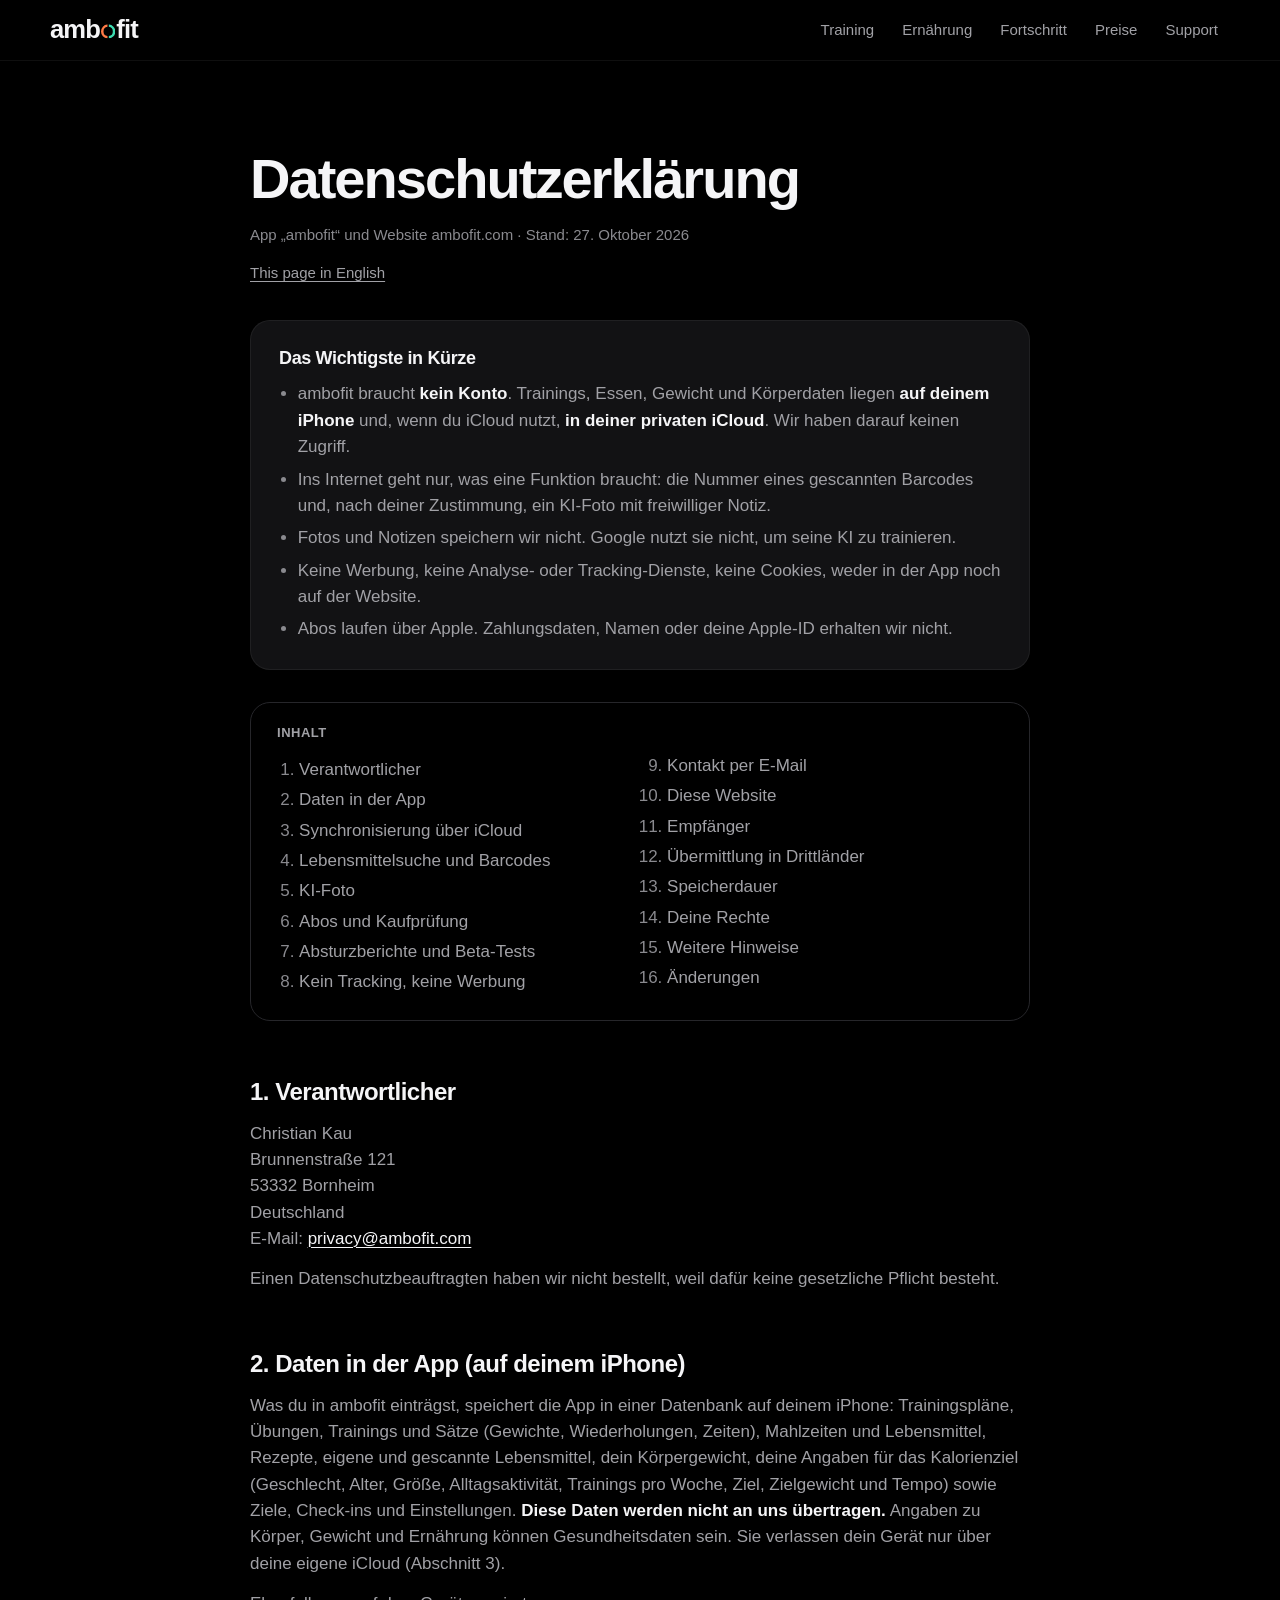
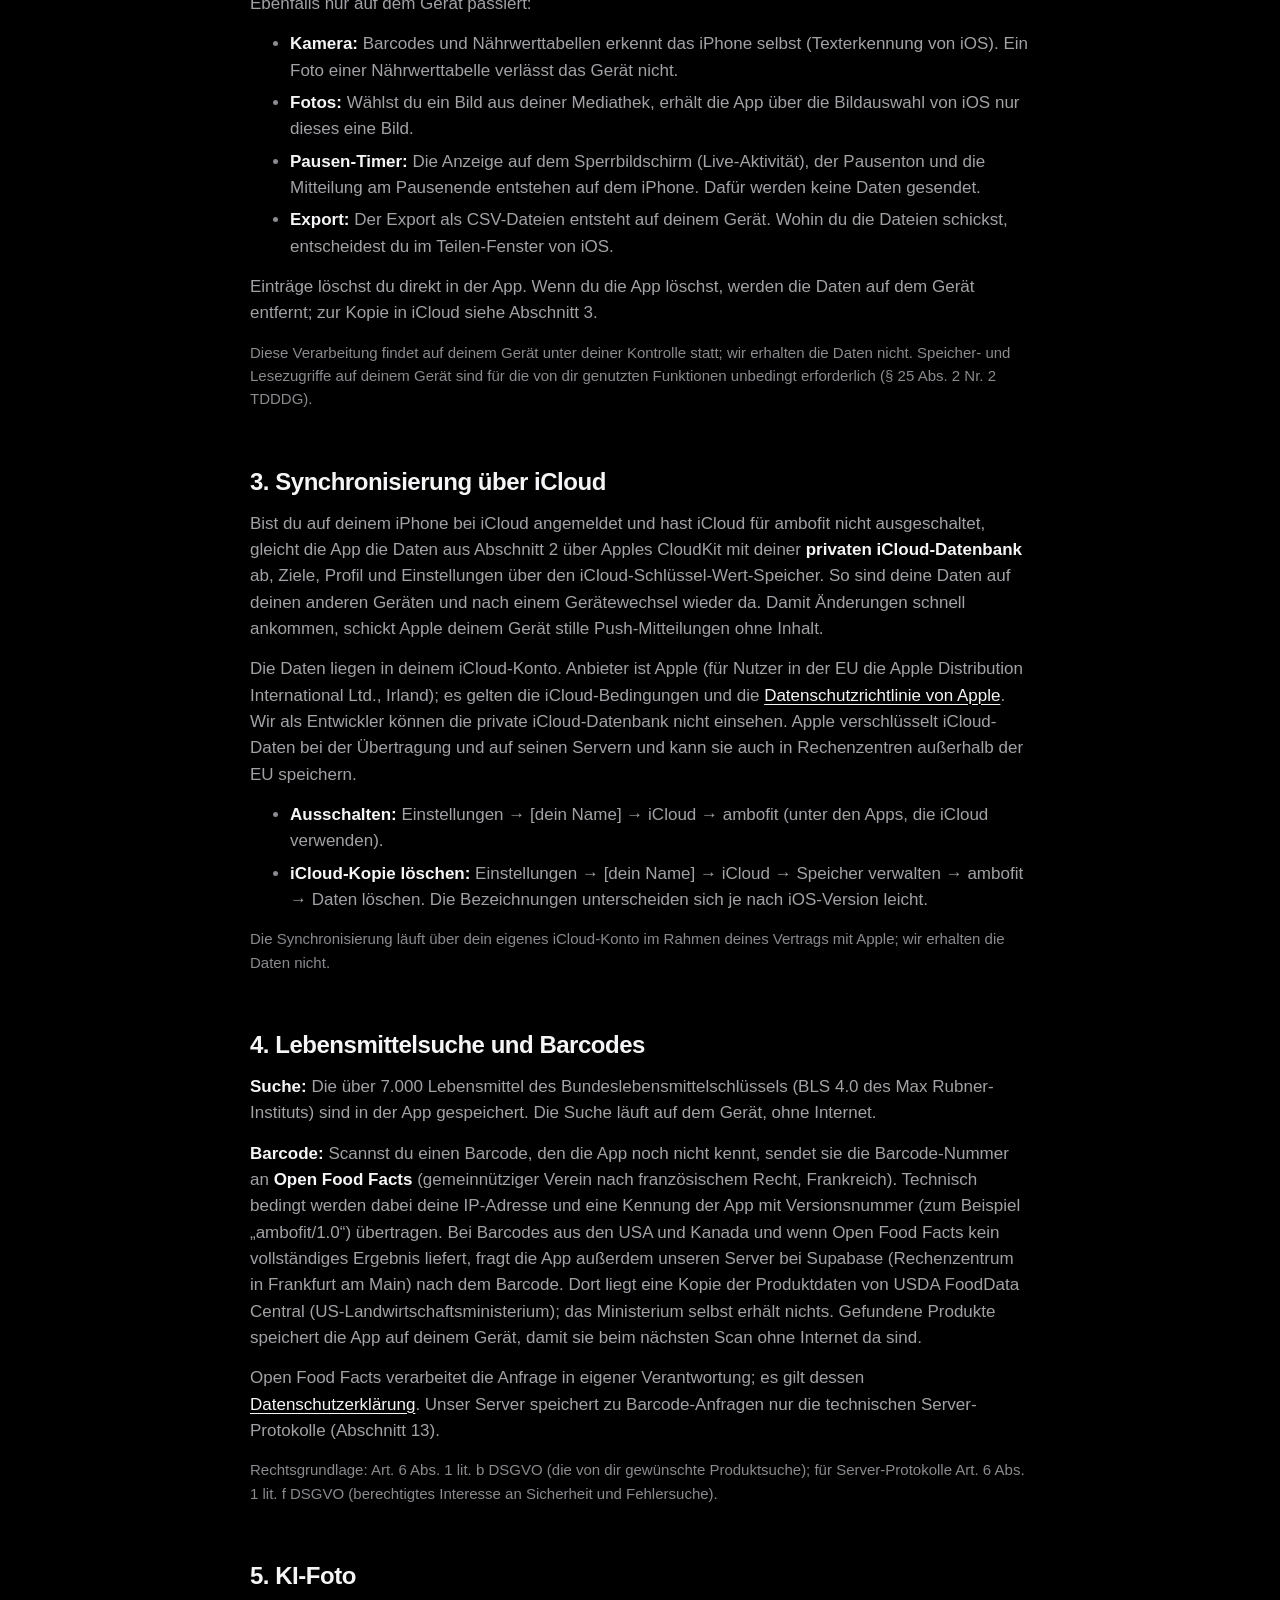
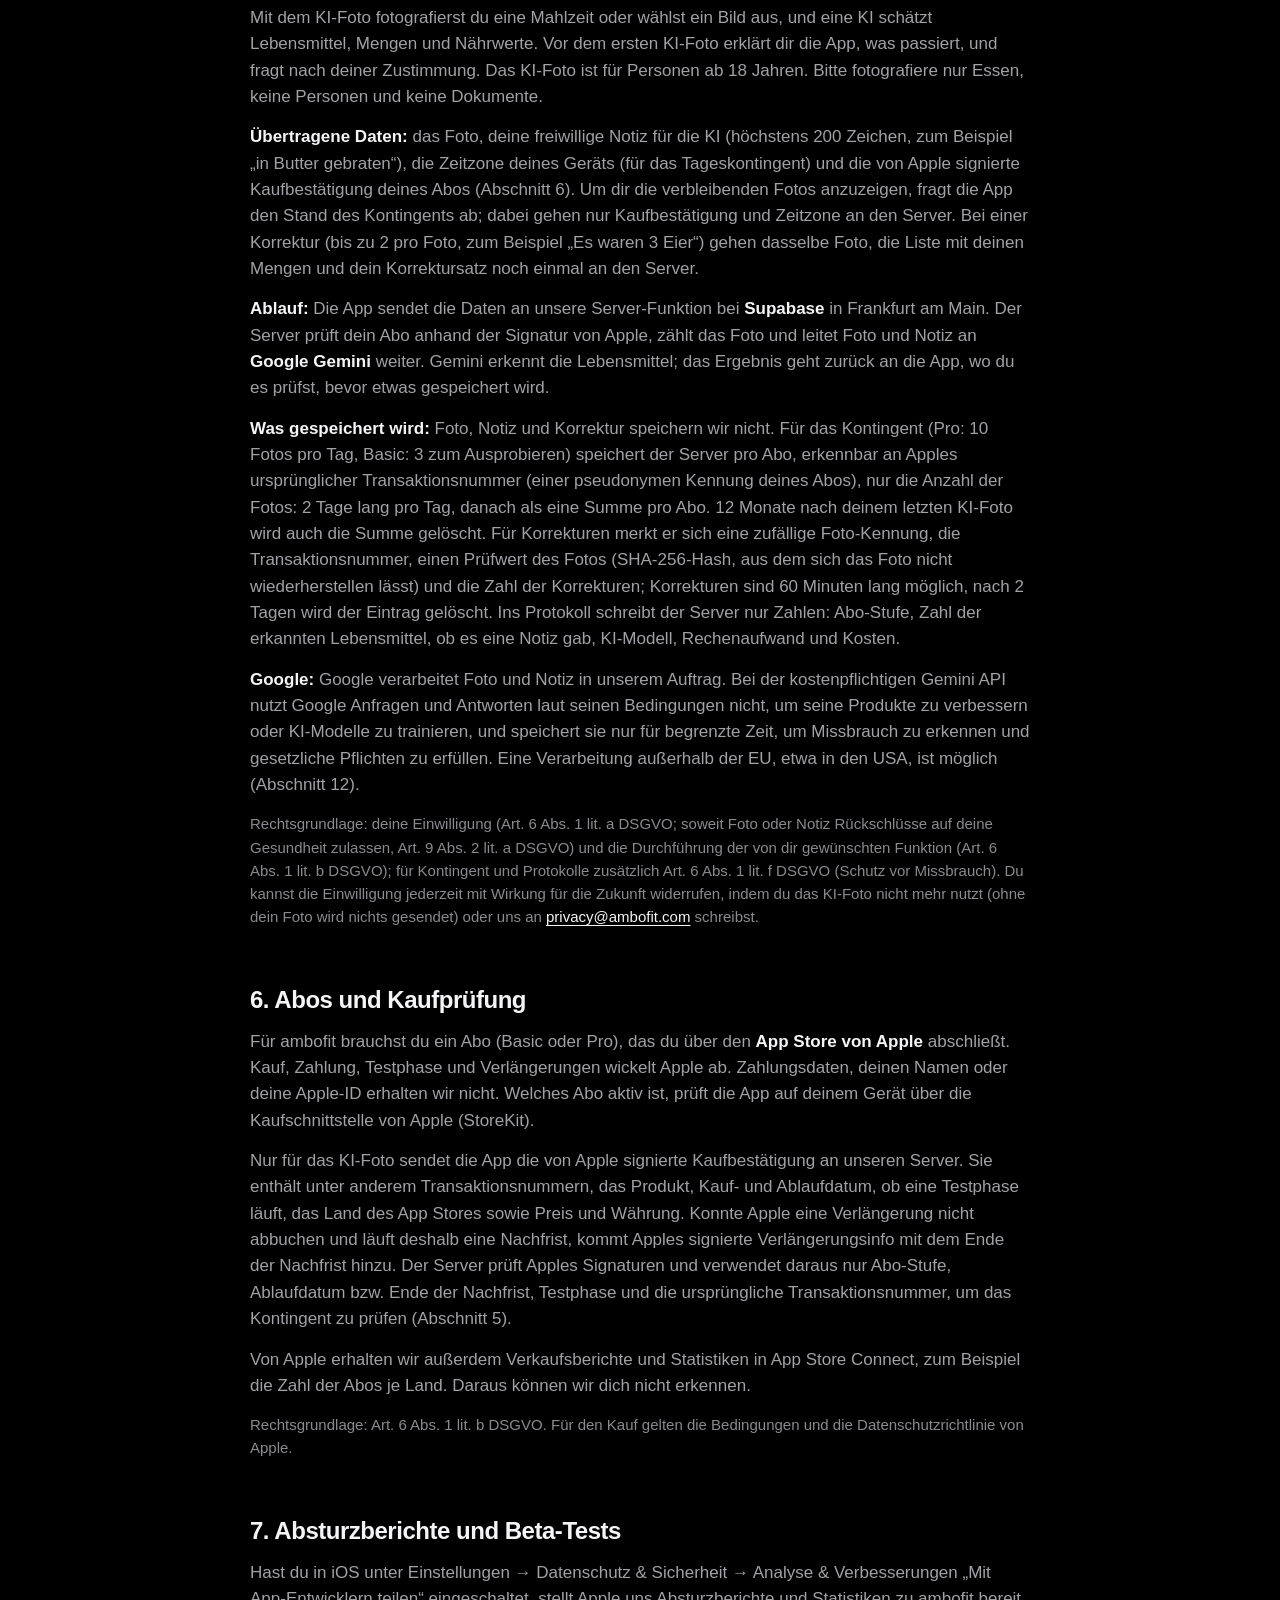
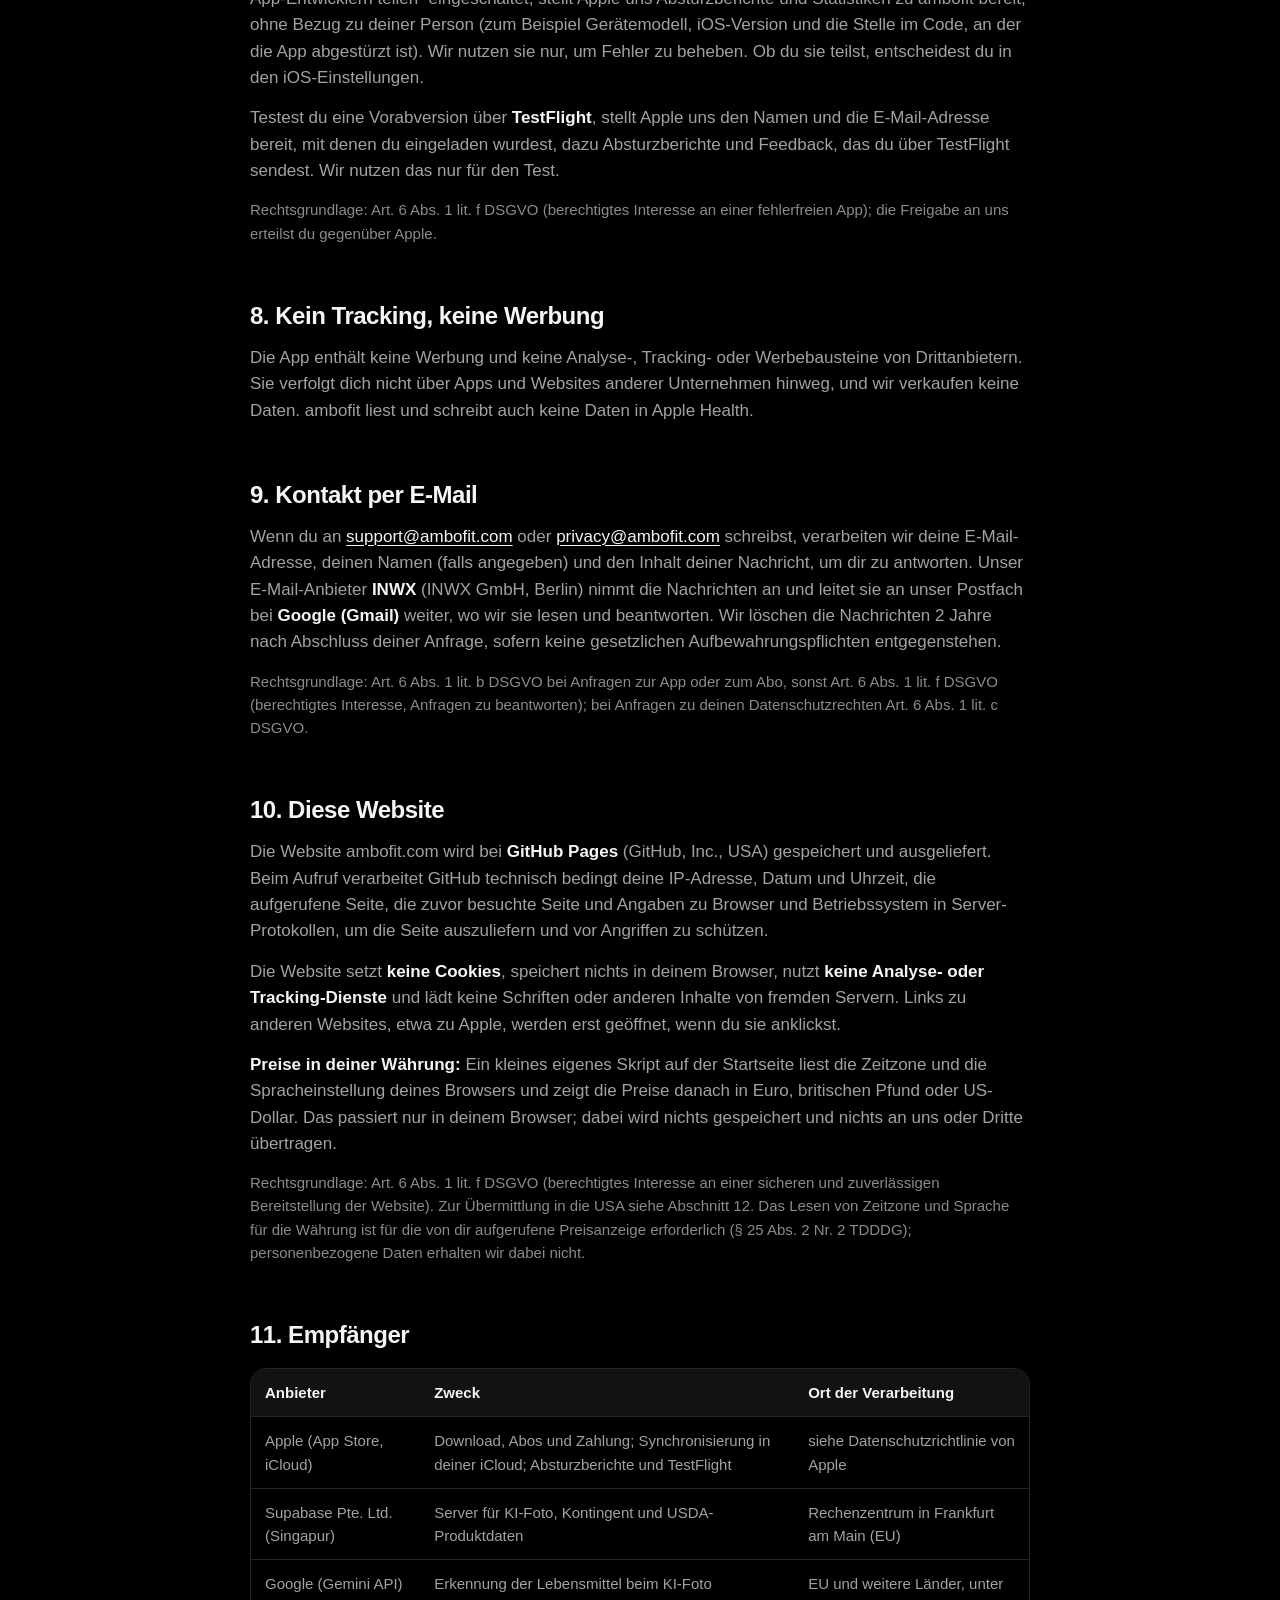
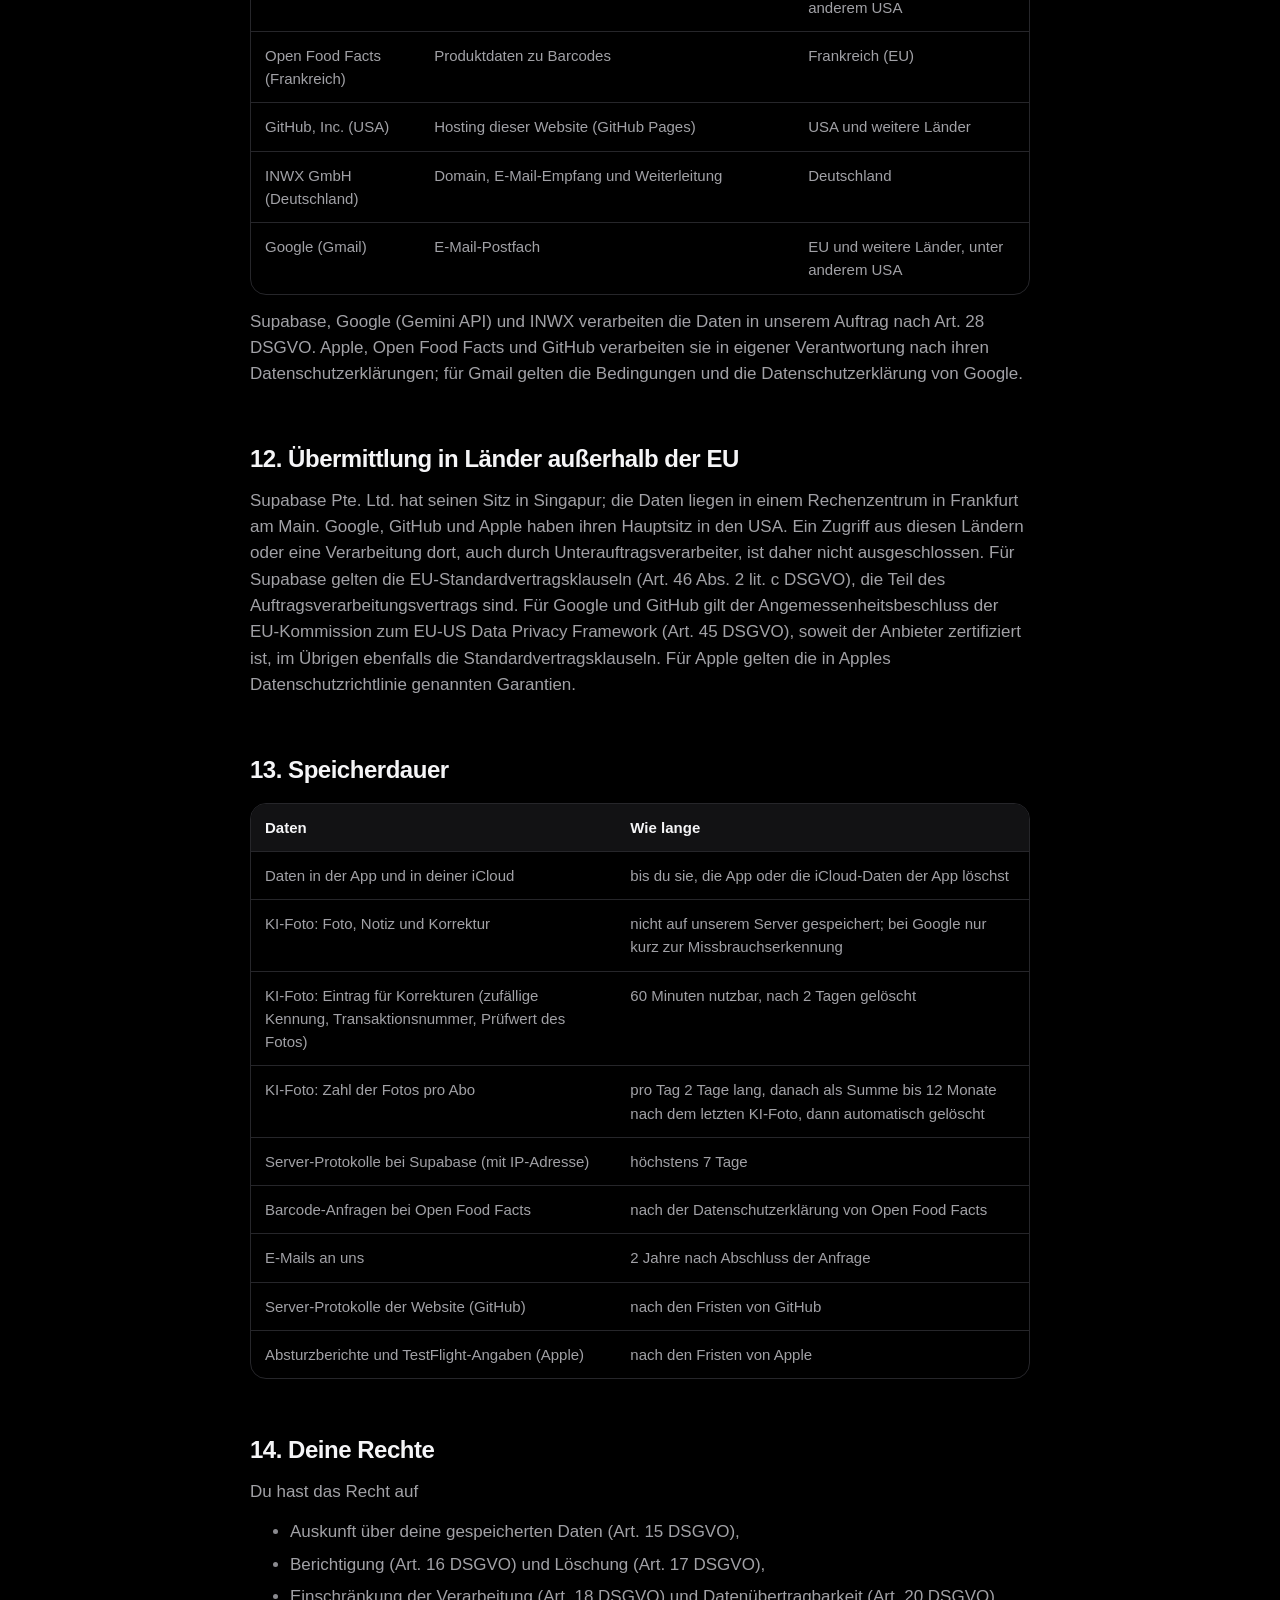
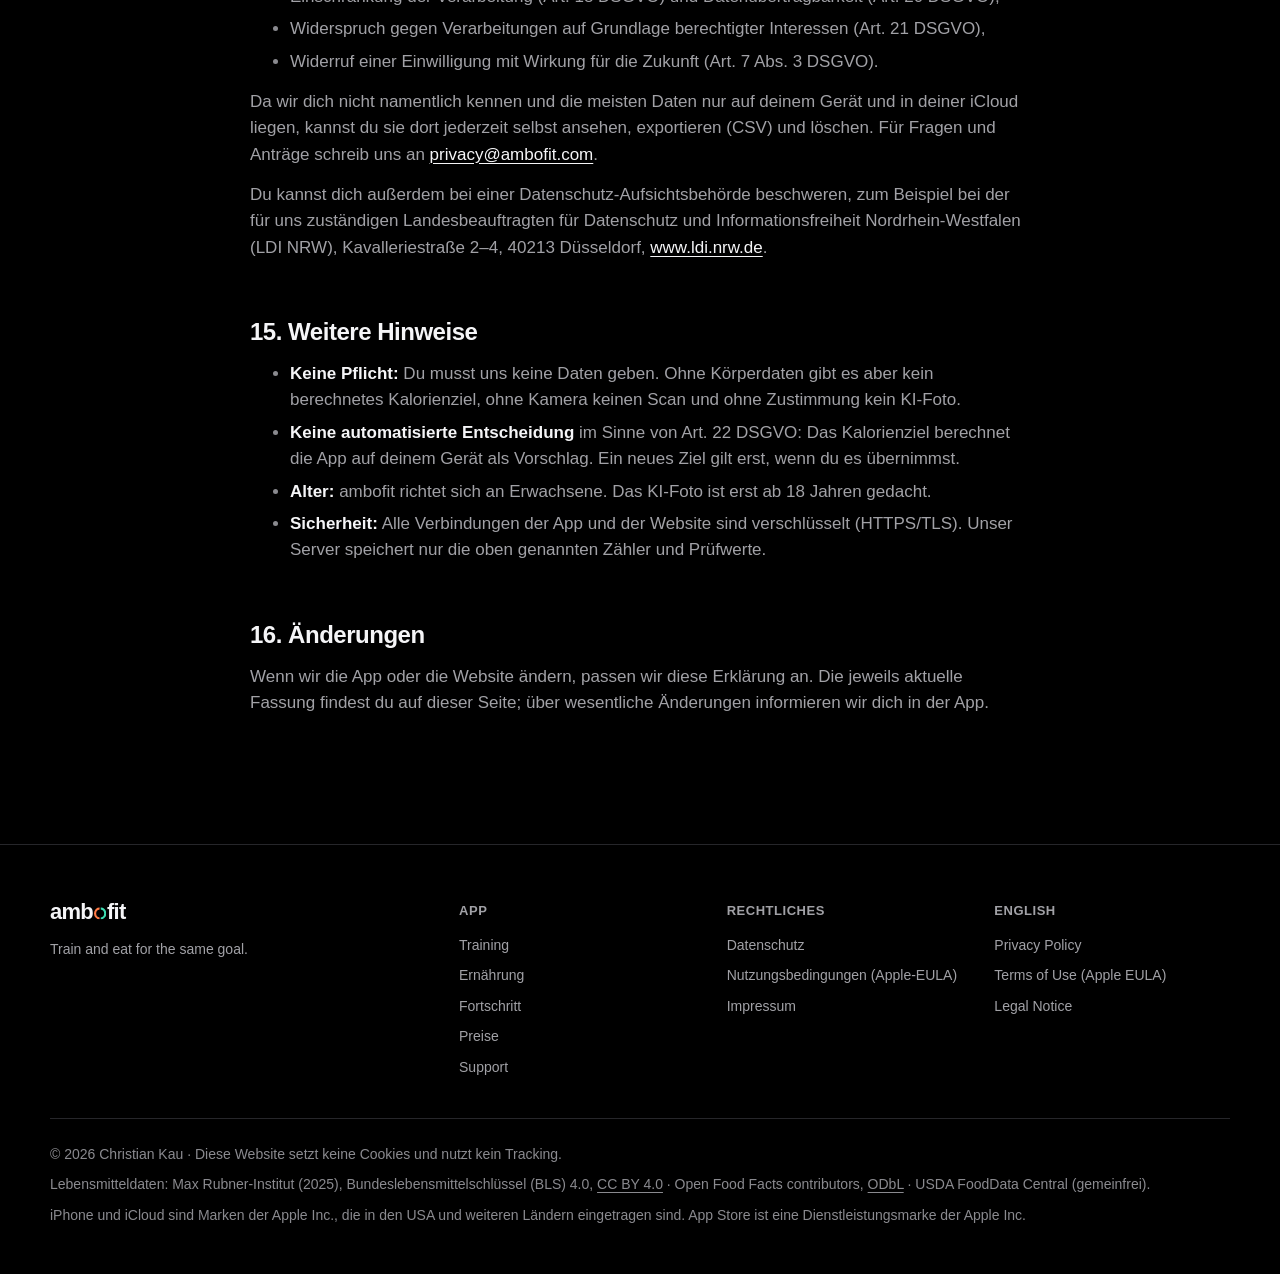
==== commit 57535120: "Prices by country, progress screen in the hero, records in the gallery - Prices in euros for euro co" ====
--- a/datenschutz/index.html
+++ b/datenschutz/index.html
@@ -3,7 +3,7 @@
 <head>
 <meta charset="utf-8">
 <meta name="viewport" content="width=device-width, initial-scale=1, viewport-fit=cover">
-<meta http-equiv="Content-Security-Policy" content="default-src 'none'; img-src 'self'; style-src 'self'; base-uri 'none'; form-action 'none'; manifest-src 'self'">
+<meta http-equiv="Content-Security-Policy" content="default-src 'none'; img-src 'self'; style-src 'self'; script-src 'self'; base-uri 'none'; form-action 'none'; manifest-src 'self'">
 <meta name="referrer" content="strict-origin-when-cross-origin">
 <title>Datenschutzerklärung – ambofit</title>
 <meta name="description" content="Wie die App ambofit und ambofit.com mit deinen Daten umgehen.">
@@ -137,8 +137,9 @@
 
 <h2 id="website">10. Diese Website</h2>
 <p>Die Website ambofit.com wird bei <strong>GitHub Pages</strong> (GitHub, Inc., USA) gespeichert und ausgeliefert. Beim Aufruf verarbeitet GitHub technisch bedingt deine IP-Adresse, Datum und Uhrzeit, die aufgerufene Seite, die zuvor besuchte Seite und Angaben zu Browser und Betriebssystem in Server-Protokollen, um die Seite auszuliefern und vor Angriffen zu schützen.</p>
-<p>Die Website setzt <strong>keine Cookies</strong>, speichert nichts in deinem Browser, nutzt kein JavaScript und <strong>keine Analyse- oder Tracking-Dienste</strong> und lädt keine Schriften oder anderen Inhalte von fremden Servern. Links zu anderen Websites, etwa zu Apple, werden erst geöffnet, wenn du sie anklickst.</p>
-<p class="basis">Rechtsgrundlage: Art. 6 Abs. 1 lit. f DSGVO (berechtigtes Interesse an einer sicheren und zuverlässigen Bereitstellung der Website). Zur Übermittlung in die USA siehe Abschnitt 12.</p>
+<p>Die Website setzt <strong>keine Cookies</strong>, speichert nichts in deinem Browser, nutzt <strong>keine Analyse- oder Tracking-Dienste</strong> und lädt keine Schriften oder anderen Inhalte von fremden Servern. Links zu anderen Websites, etwa zu Apple, werden erst geöffnet, wenn du sie anklickst.</p>
+<p><strong>Preise in deiner Währung:</strong> Ein kleines eigenes Skript auf der Startseite liest die Zeitzone und die Spracheinstellung deines Browsers und zeigt die Preise danach in Euro, britischen Pfund oder US-Dollar. Das passiert nur in deinem Browser; dabei wird nichts gespeichert und nichts an uns oder Dritte übertragen.</p>
+<p class="basis">Rechtsgrundlage: Art. 6 Abs. 1 lit. f DSGVO (berechtigtes Interesse an einer sicheren und zuverlässigen Bereitstellung der Website). Zur Übermittlung in die USA siehe Abschnitt 12. Das Lesen von Zeitzone und Sprache für die Währung ist für die von dir aufgerufene Preisanzeige erforderlich (§ 25 Abs. 2 Nr. 2 TDDDG); personenbezogene Daten erhalten wir dabei nicht.</p>
 
 <h2 id="empfaenger">11. Empfänger</h2>
 <div class="table-wrap">
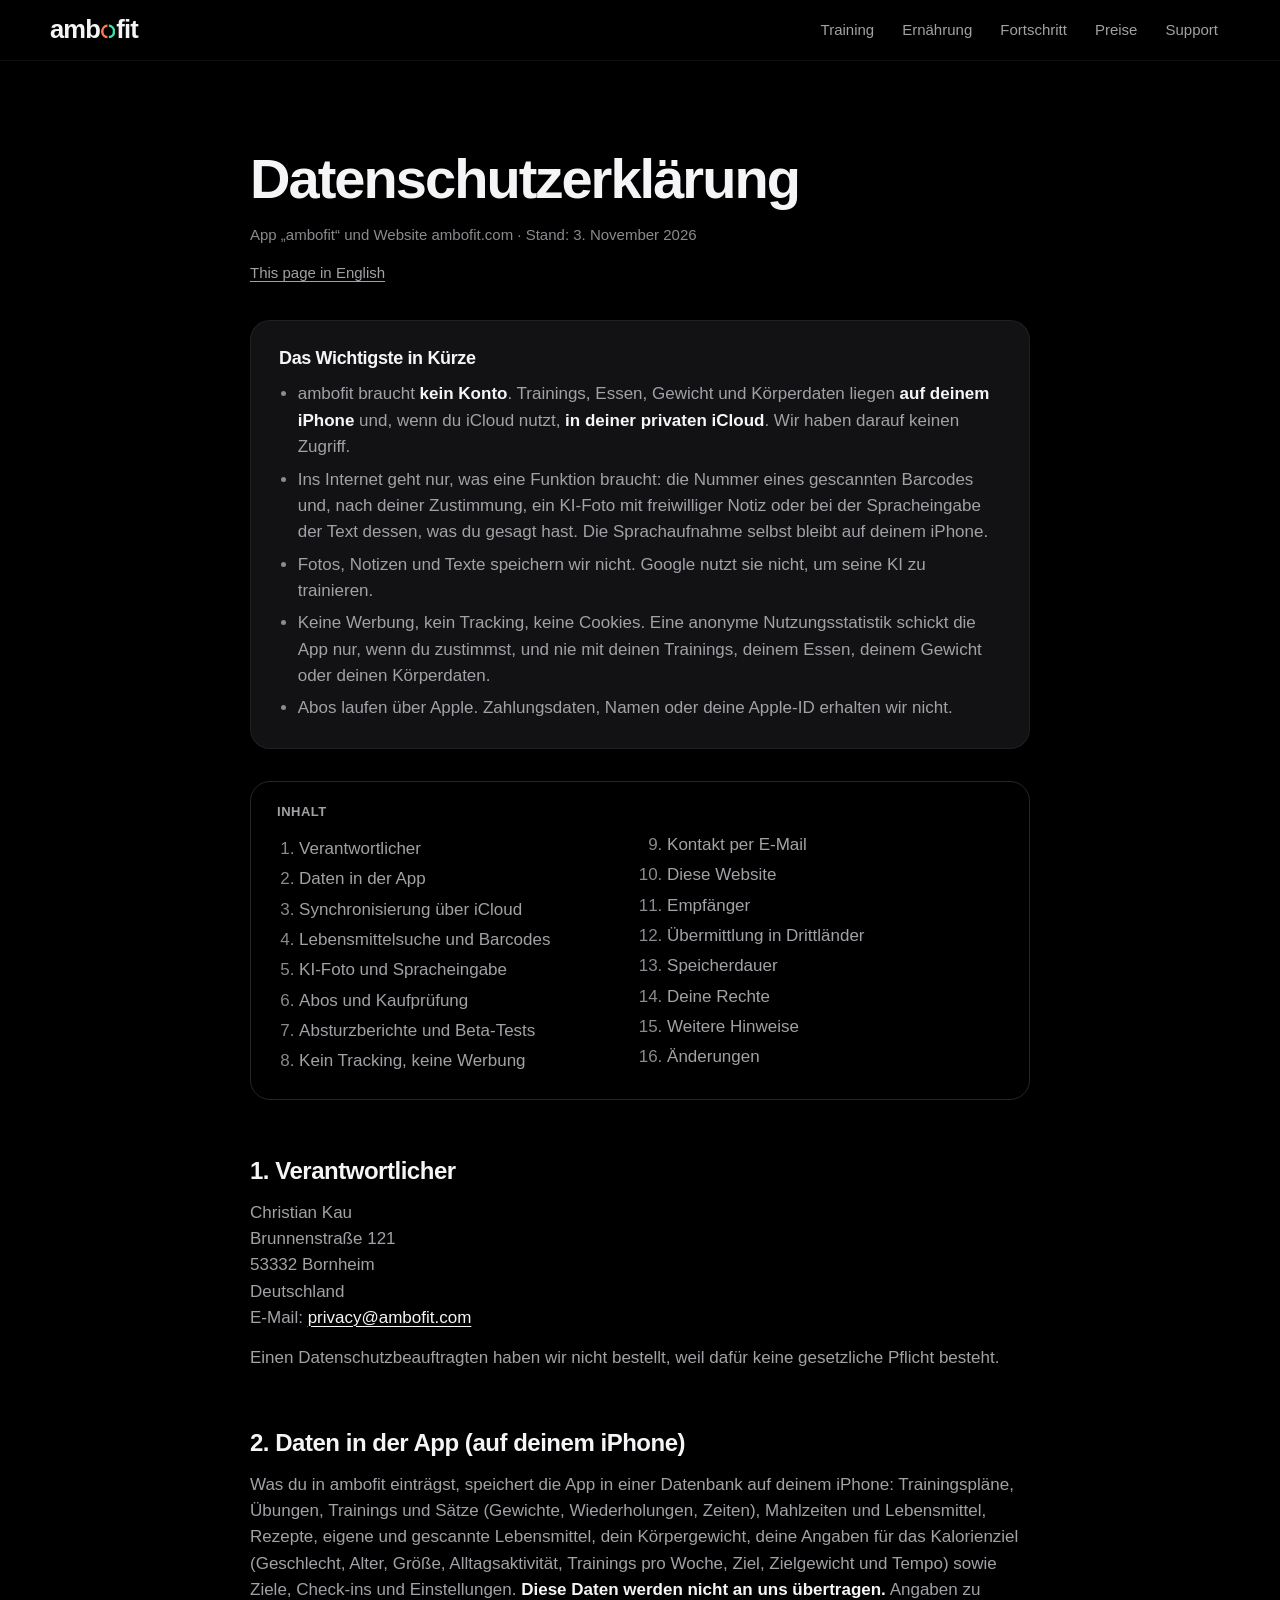
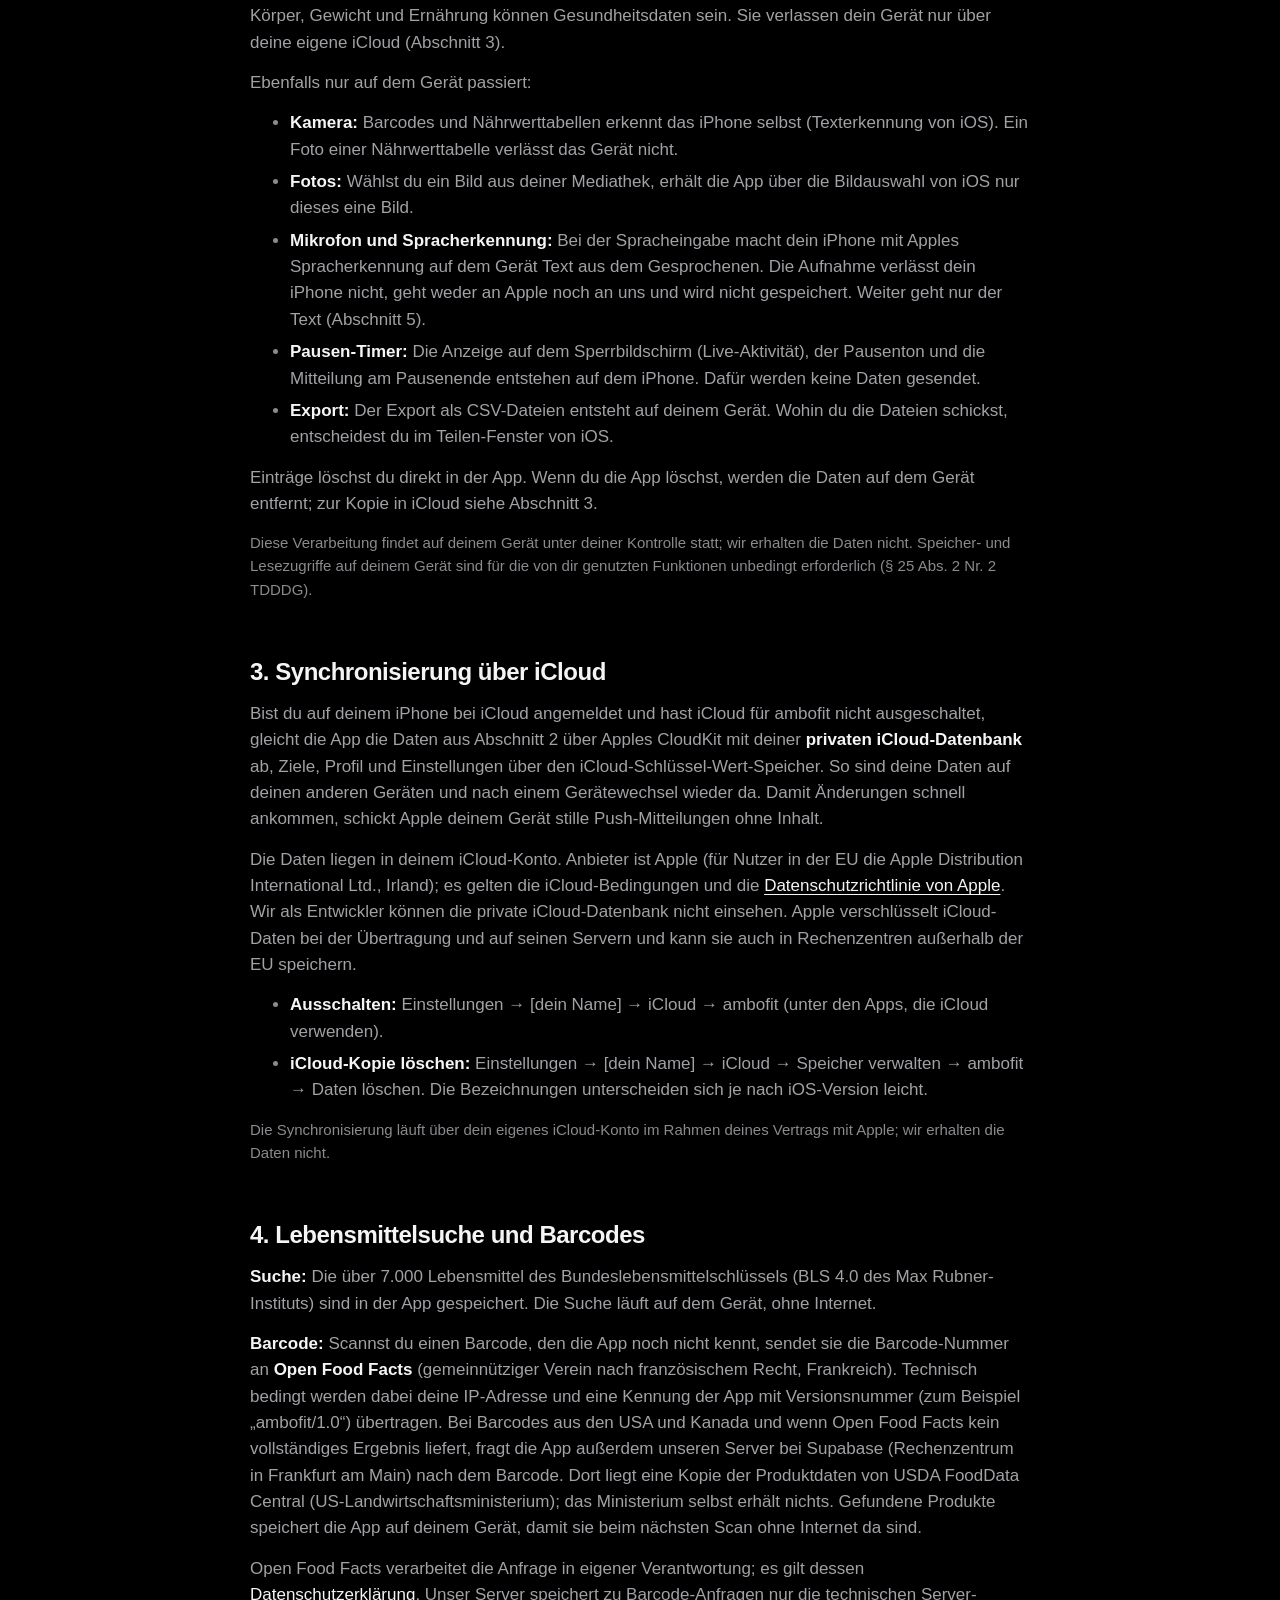
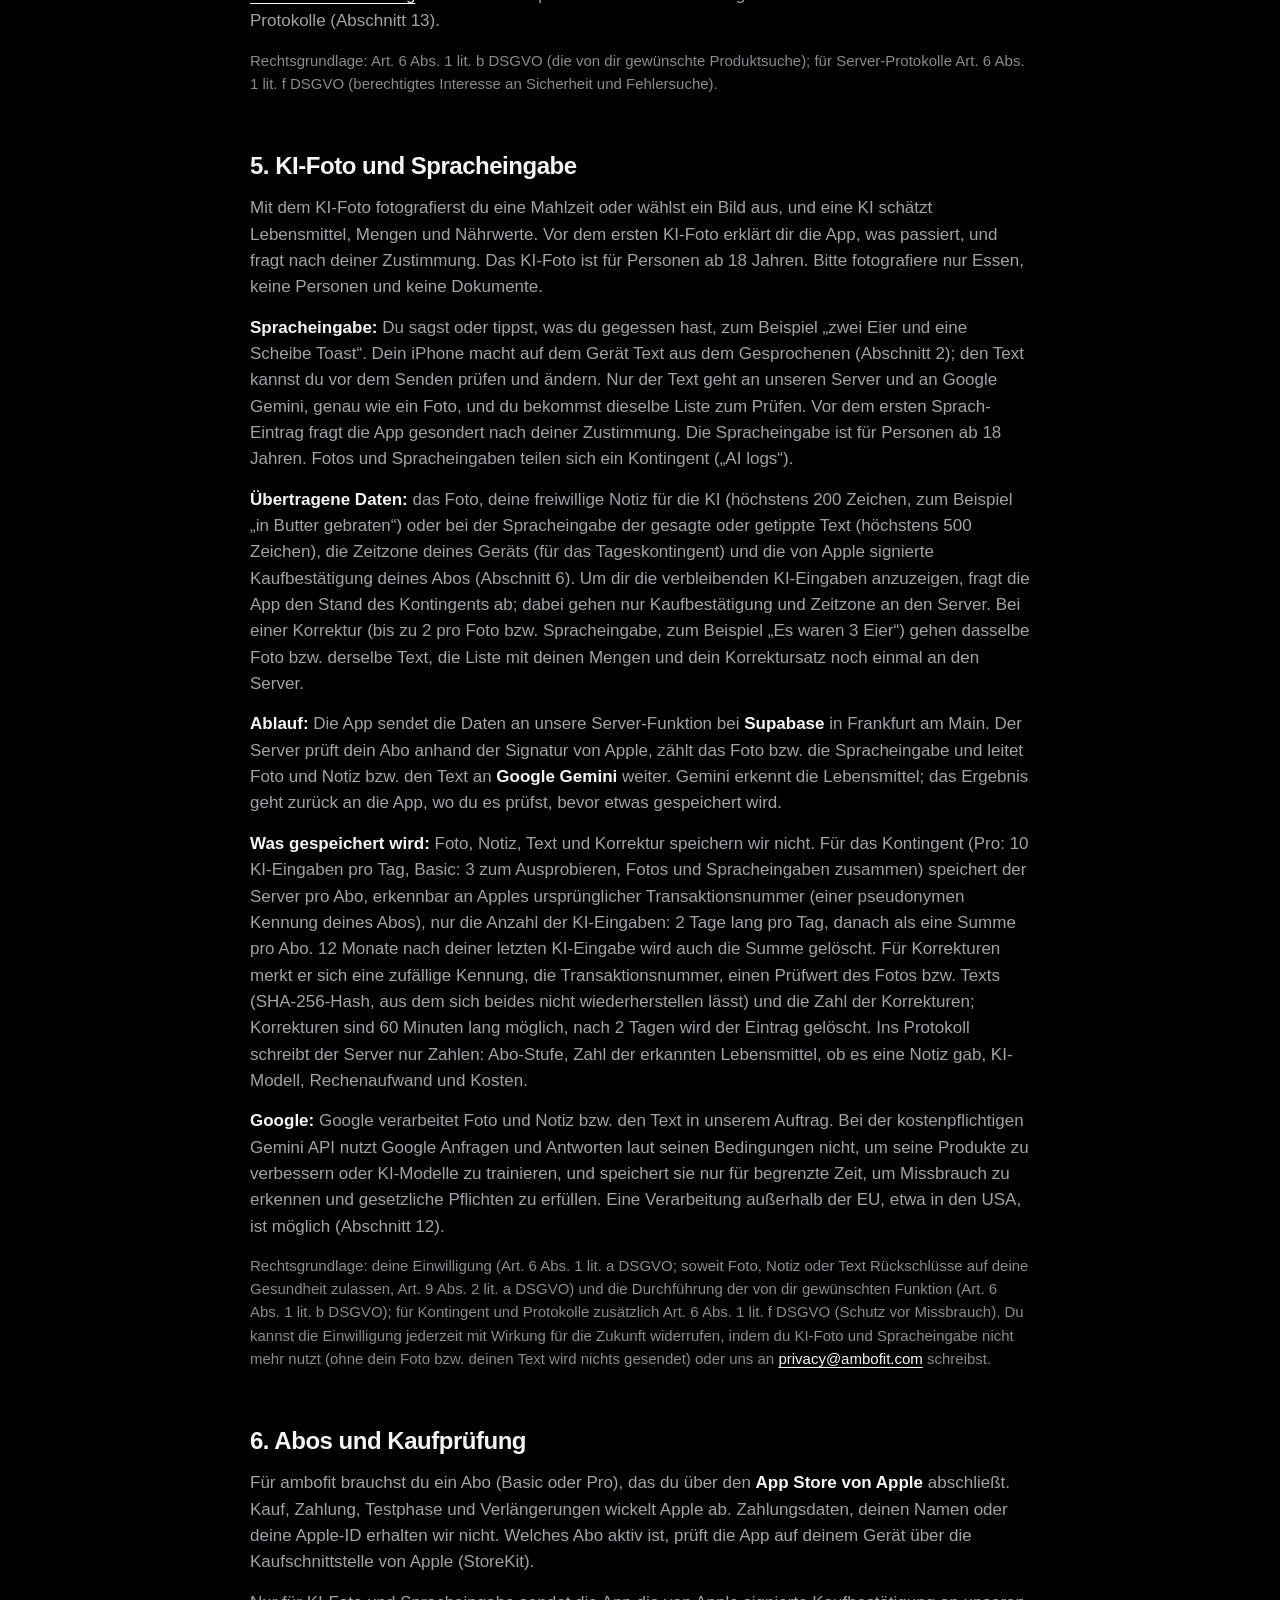
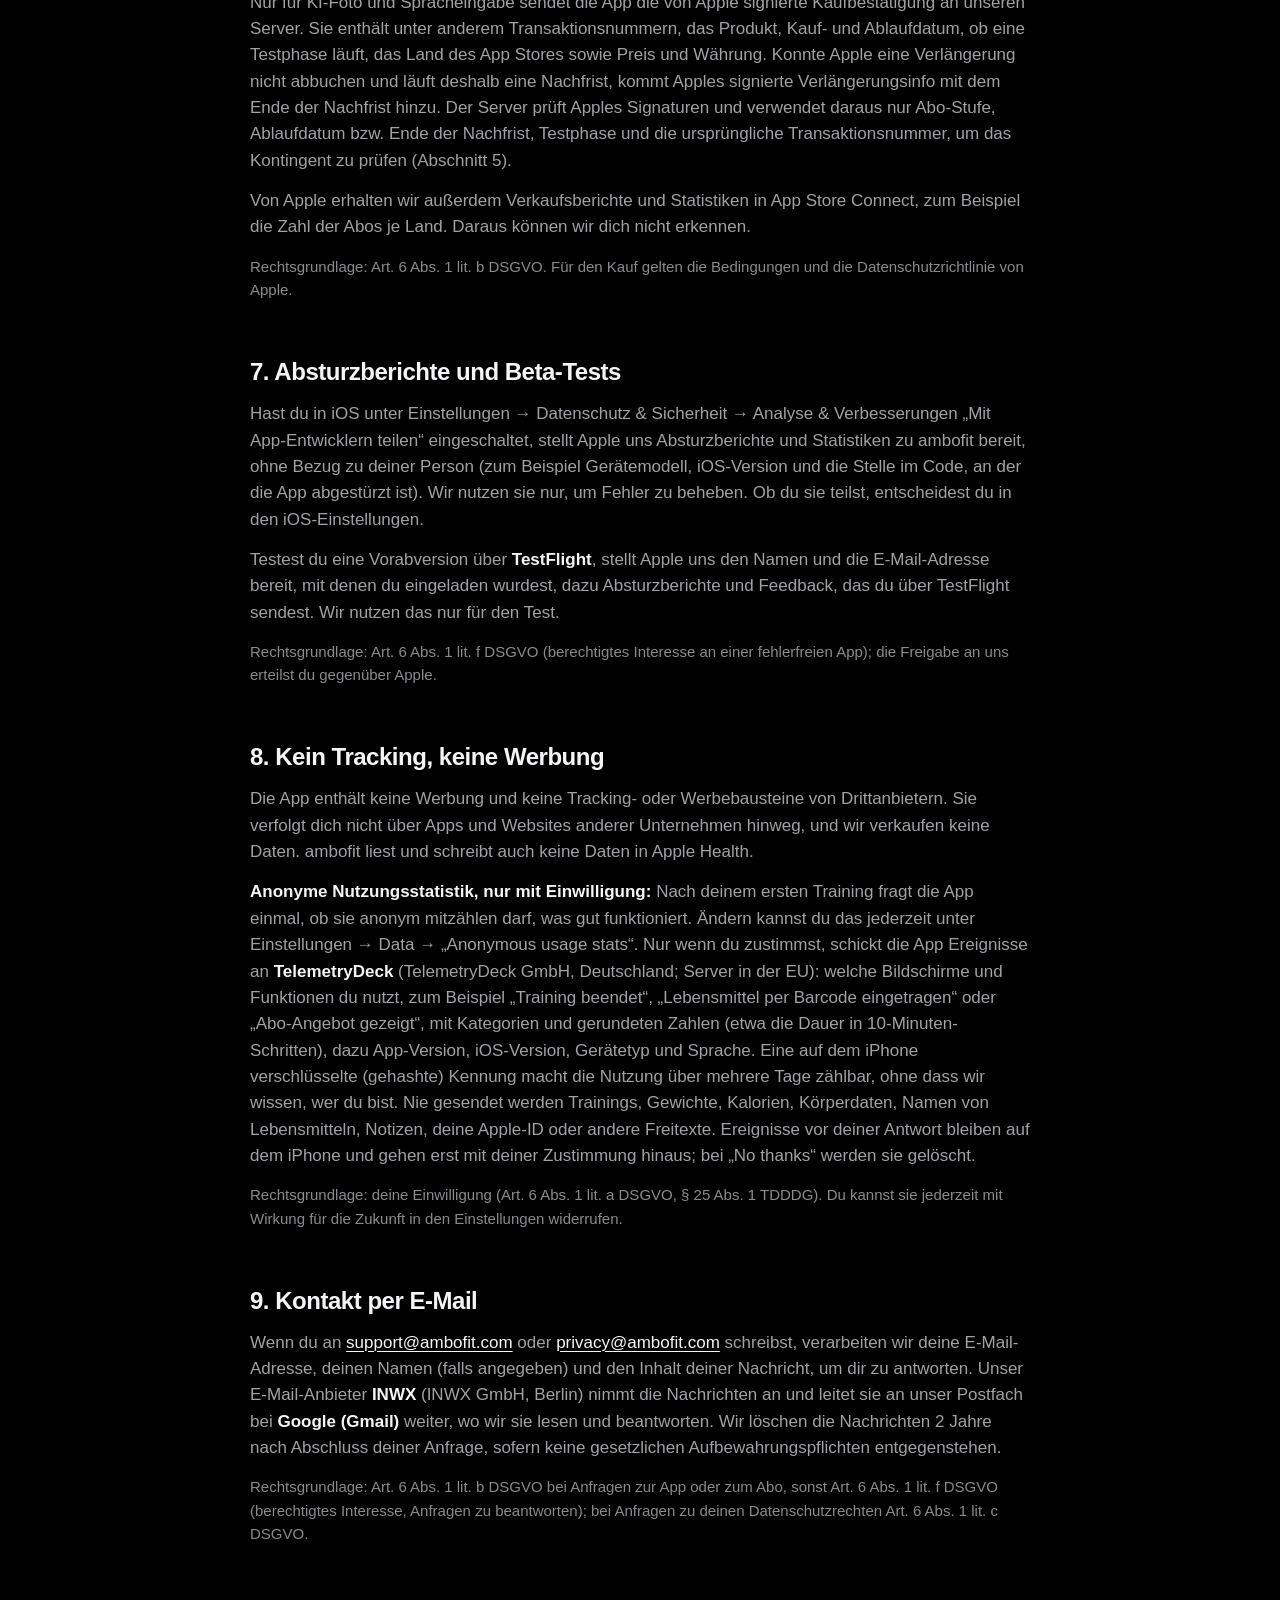
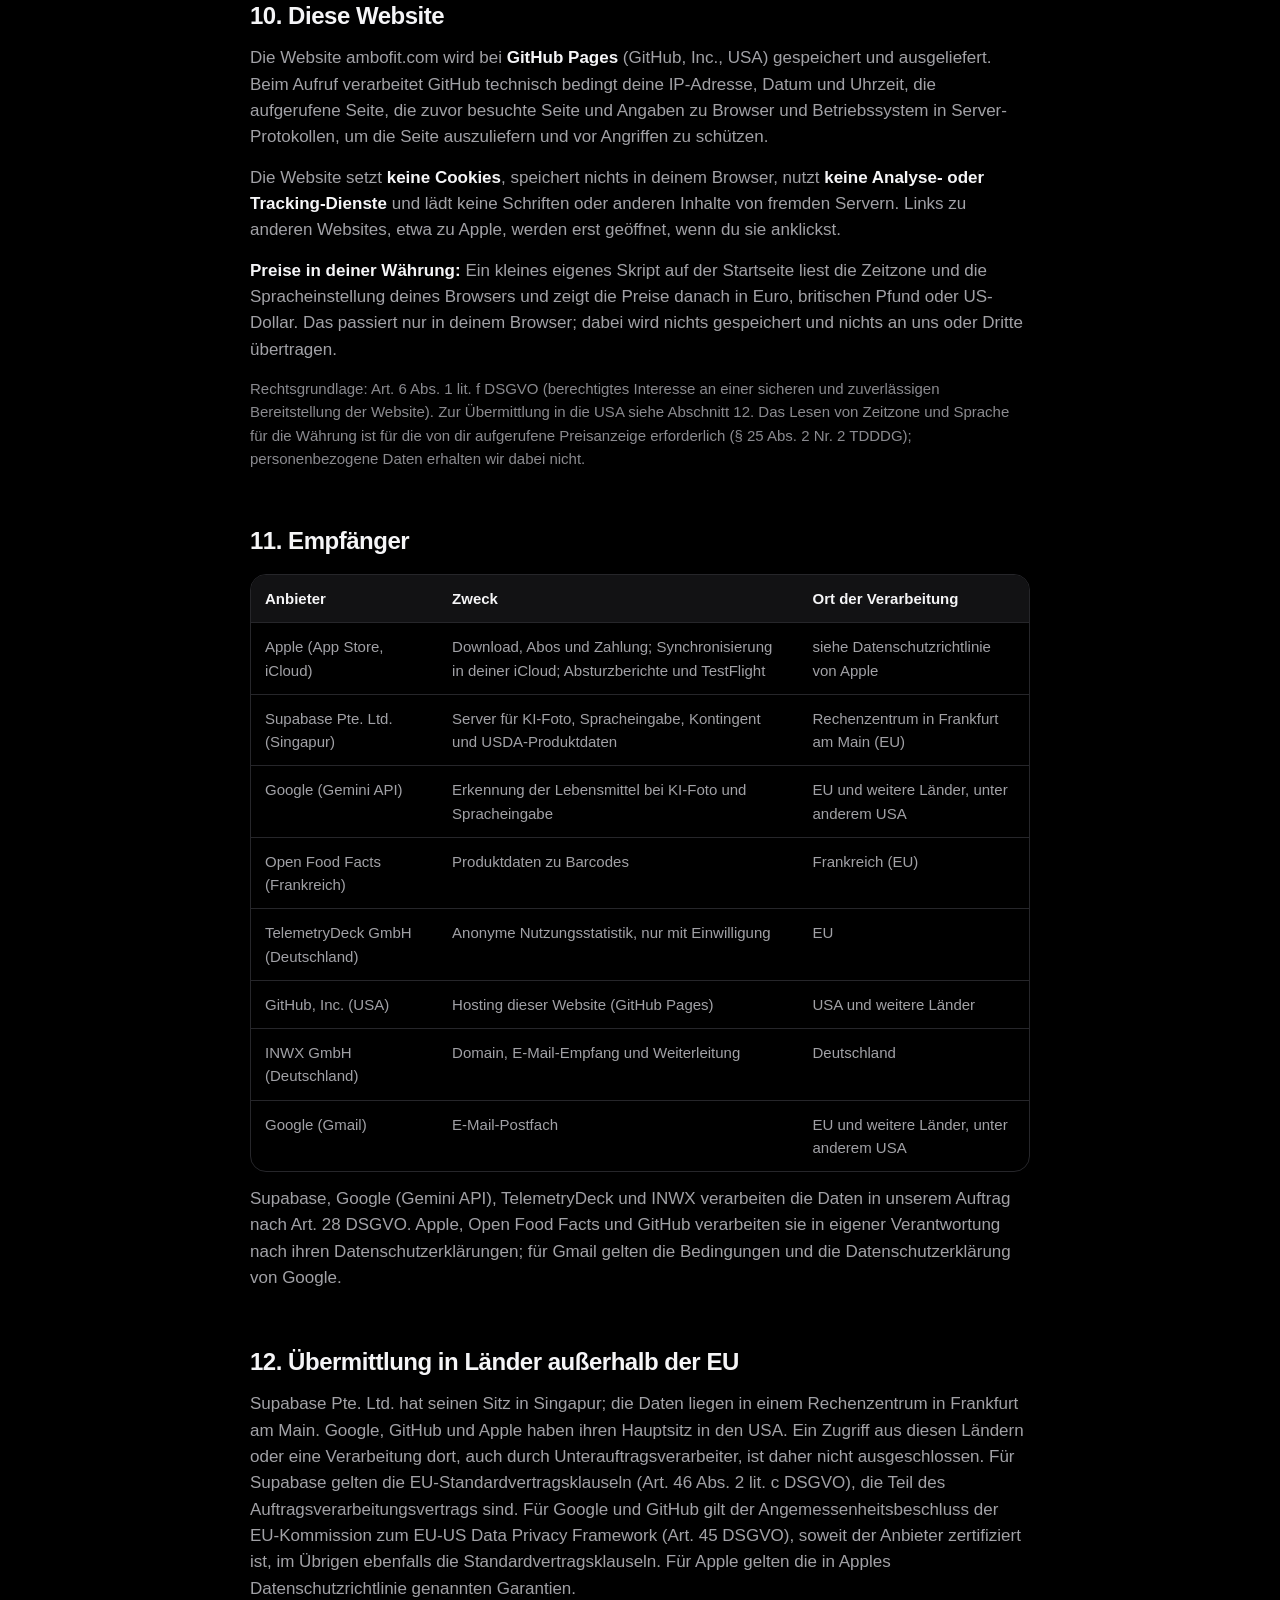
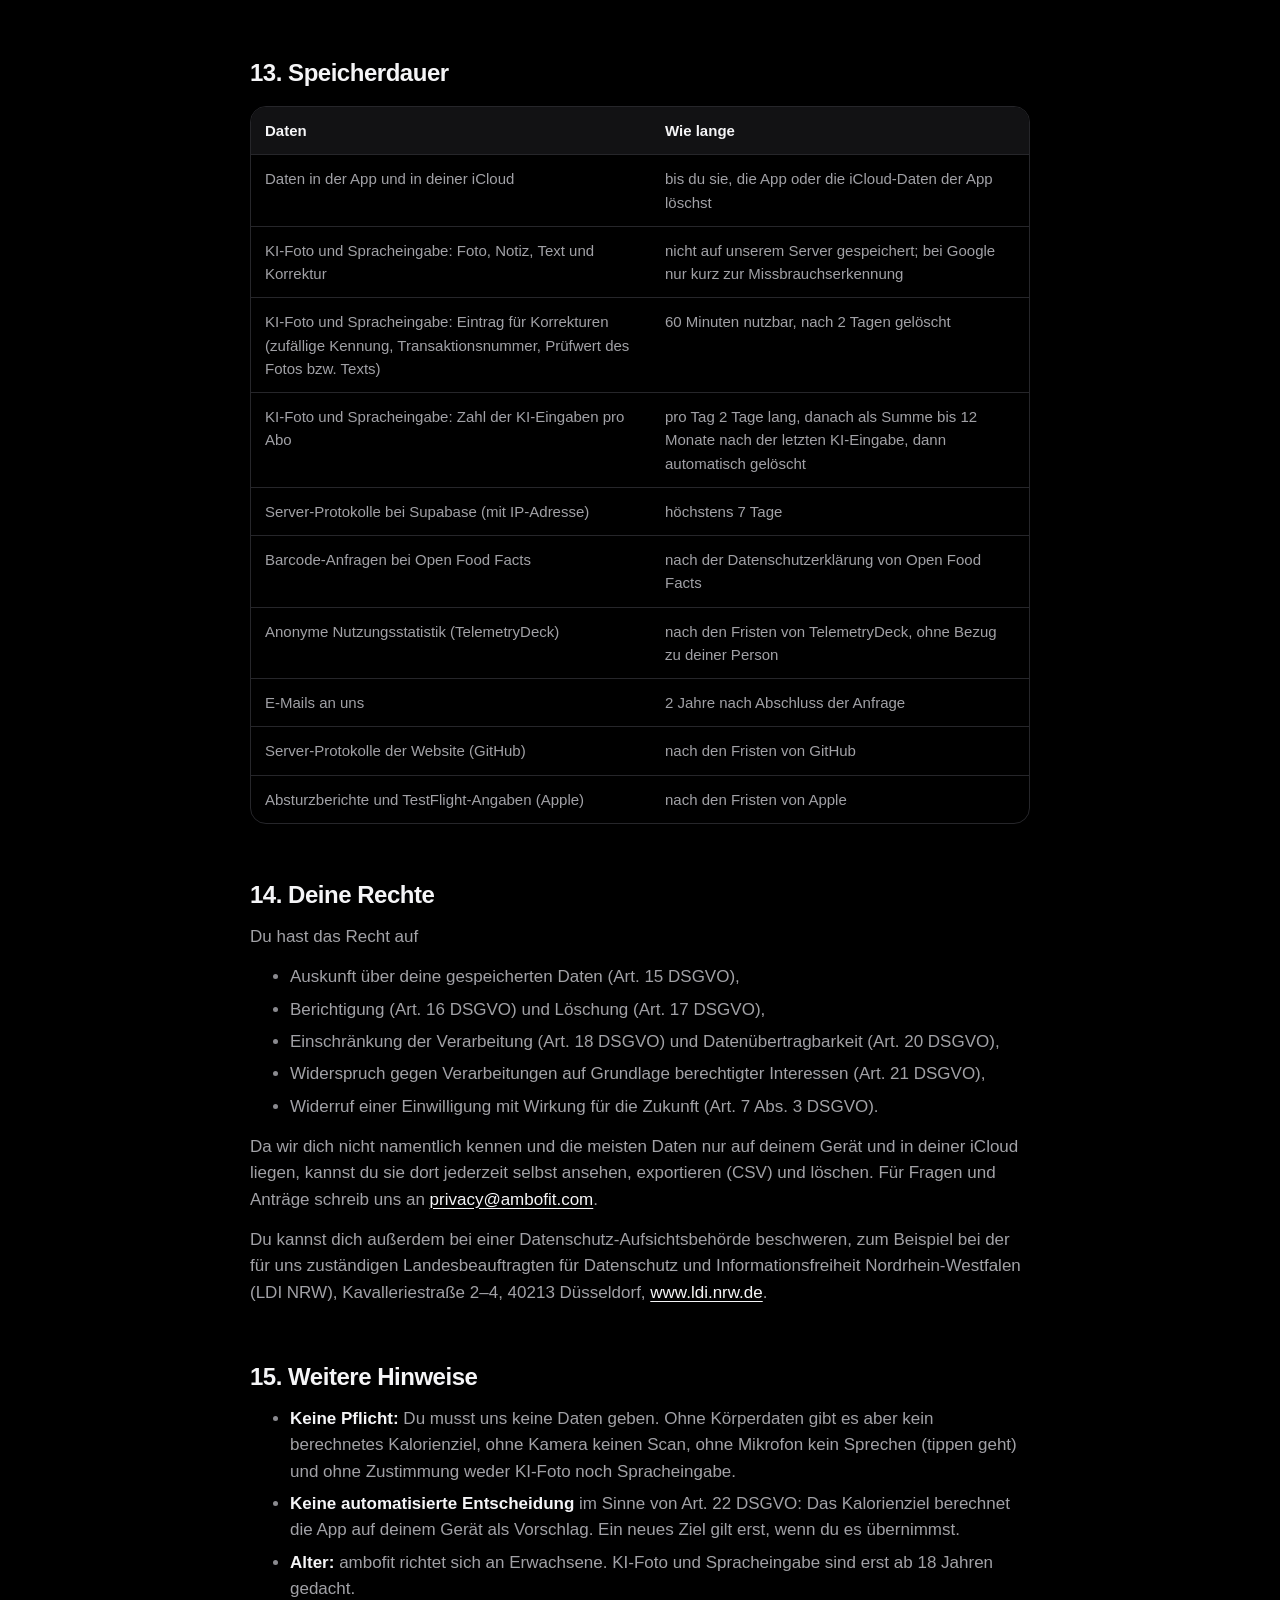
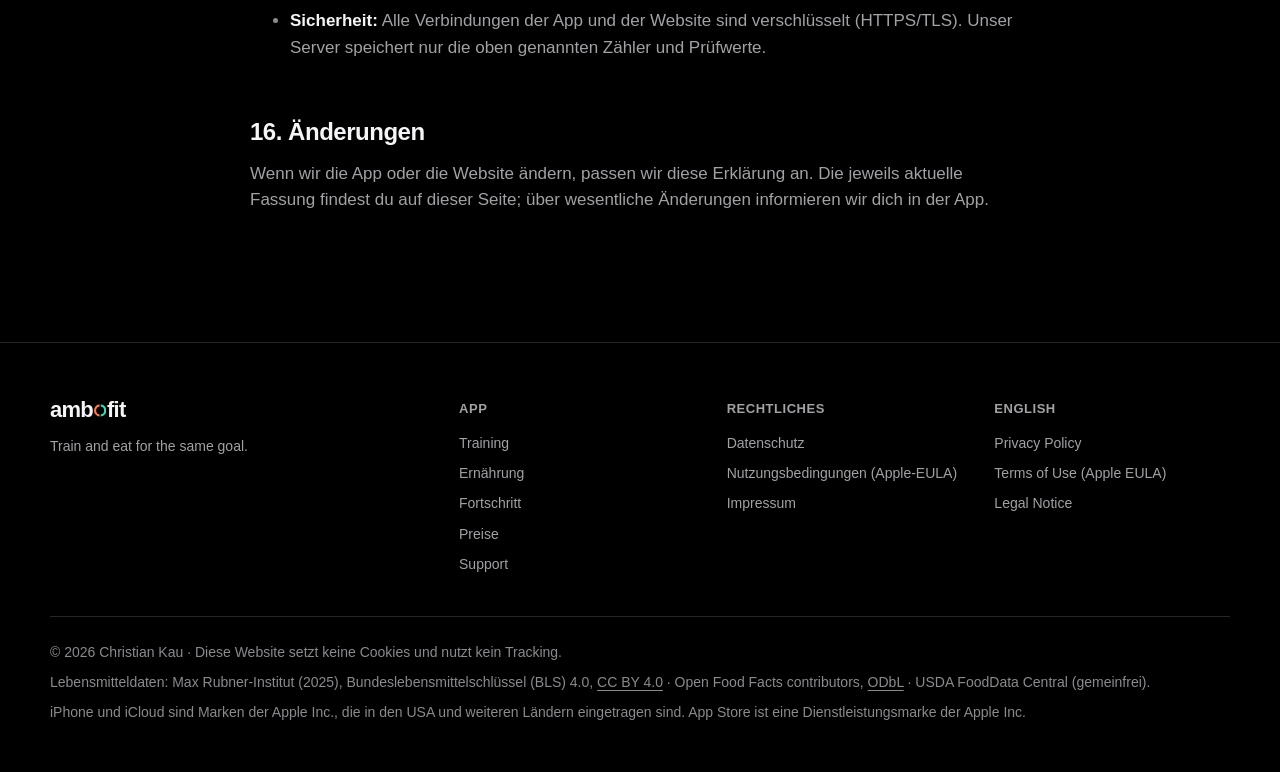
==== commit 3bfcbf95: "Privacy policy: anonymous usage stats (TelemetryDeck, opt-in) and voice logging" ====
--- a/datenschutz/index.html
+++ b/datenschutz/index.html
@@ -26,7 +26,7 @@
 <meta property="og:image:alt" content="Three iPhones showing ambofit: training plan, Today screen and nutrition.">
 <meta property="og:locale" content="de_DE">
 <meta name="twitter:card" content="summary_large_image">
-<link rel="stylesheet" href="/assets/site.css?v=a2ffbbf988">
+<link rel="stylesheet" href="/assets/site.css?v=66c9b5f93c">
 </head>
 <body>
 <a class="skip" href="#main">Zum Inhalt springen</a>
@@ -39,16 +39,16 @@
 <main id="main">
 <div class="wrap"><article class="doc">
 <h1>Datenschutzerklärung</h1>
-<p class="doc-meta">App „ambofit“ und Website ambofit.com · Stand: 27. Oktober 2026</p>
+<p class="doc-meta">App „ambofit“ und Website ambofit.com · Stand: 3. November 2026</p>
 <p class="lang-switch"><a href="/privacy/" hreflang="en" lang="en">This page in English</a></p>
 
 <section class="summary" aria-labelledby="kurz">
   <h2 id="kurz">Das Wichtigste in Kürze</h2>
   <ul>
     <li>ambofit braucht <strong>kein Konto</strong>. Trainings, Essen, Gewicht und Körperdaten liegen <strong>auf deinem iPhone</strong> und, wenn du iCloud nutzt, <strong>in deiner privaten iCloud</strong>. Wir haben darauf keinen Zugriff.</li>
-    <li>Ins Internet geht nur, was eine Funktion braucht: die Nummer eines gescannten Barcodes und, nach deiner Zustimmung, ein KI-Foto mit freiwilliger Notiz.</li>
-    <li>Fotos und Notizen speichern wir nicht. Google nutzt sie nicht, um seine KI zu trainieren.</li>
-    <li>Keine Werbung, keine Analyse- oder Tracking-Dienste, keine Cookies, weder in der App noch auf der Website.</li>
+    <li>Ins Internet geht nur, was eine Funktion braucht: die Nummer eines gescannten Barcodes und, nach deiner Zustimmung, ein KI-Foto mit freiwilliger Notiz oder bei der Spracheingabe der Text dessen, was du gesagt hast. Die Sprachaufnahme selbst bleibt auf deinem iPhone.</li>
+    <li>Fotos, Notizen und Texte speichern wir nicht. Google nutzt sie nicht, um seine KI zu trainieren.</li>
+    <li>Keine Werbung, kein Tracking, keine Cookies. Eine anonyme Nutzungsstatistik schickt die App nur, wenn du zustimmst, und nie mit deinen Trainings, deinem Essen, deinem Gewicht oder deinen Körperdaten.</li>
     <li>Abos laufen über Apple. Zahlungsdaten, Namen oder deine Apple-ID erhalten wir nicht.</li>
   </ul>
 </section>
@@ -60,7 +60,7 @@
     <li><a href="#geraet">Daten in der App</a></li>
     <li><a href="#icloud">Synchronisierung über iCloud</a></li>
     <li><a href="#barcode">Lebensmittelsuche und Barcodes</a></li>
-    <li><a href="#ki-foto">KI-Foto</a></li>
+    <li><a href="#ki-foto">KI-Foto und Spracheingabe</a></li>
     <li><a href="#abo">Abos und Kaufprüfung</a></li>
     <li><a href="#apple-berichte">Absturzberichte und Beta-Tests</a></li>
     <li><a href="#kein-tracking">Kein Tracking, keine Werbung</a></li>
@@ -88,6 +88,7 @@
 <ul>
   <li><strong>Kamera:</strong> Barcodes und Nährwerttabellen erkennt das iPhone selbst (Texterkennung von iOS). Ein Foto einer Nährwerttabelle verlässt das Gerät nicht.</li>
   <li><strong>Fotos:</strong> Wählst du ein Bild aus deiner Mediathek, erhält die App über die Bildauswahl von iOS nur dieses eine Bild.</li>
+  <li><strong>Mikrofon und Spracherkennung:</strong> Bei der Spracheingabe macht dein iPhone mit Apples Spracherkennung auf dem Gerät Text aus dem Gesprochenen. Die Aufnahme verlässt dein iPhone nicht, geht weder an Apple noch an uns und wird nicht gespeichert. Weiter geht nur der Text (Abschnitt 5).</li>
   <li><strong>Pausen-Timer:</strong> Die Anzeige auf dem Sperrbildschirm (Live-Aktivität), der Pausenton und die Mitteilung am Pausenende entstehen auf dem iPhone. Dafür werden keine Daten gesendet.</li>
   <li><strong>Export:</strong> Der Export als CSV-Dateien entsteht auf deinem Gerät. Wohin du die Dateien schickst, entscheidest du im Teilen-Fenster von iOS.</li>
 </ul>
@@ -109,17 +110,18 @@
 <p>Open Food Facts verarbeitet die Anfrage in eigener Verantwortung; es gilt dessen <a href="https://world.openfoodfacts.org/privacy">Datenschutzerklärung</a>. Unser Server speichert zu Barcode-Anfragen nur die technischen Server-Protokolle (Abschnitt 13).</p>
 <p class="basis">Rechtsgrundlage: Art. 6 Abs. 1 lit. b DSGVO (die von dir gewünschte Produktsuche); für Server-Protokolle Art. 6 Abs. 1 lit. f DSGVO (berechtigtes Interesse an Sicherheit und Fehlersuche).</p>
 
-<h2 id="ki-foto">5. KI-Foto</h2>
+<h2 id="ki-foto">5. KI-Foto und Spracheingabe</h2>
 <p>Mit dem KI-Foto fotografierst du eine Mahlzeit oder wählst ein Bild aus, und eine KI schätzt Lebensmittel, Mengen und Nährwerte. Vor dem ersten KI-Foto erklärt dir die App, was passiert, und fragt nach deiner Zustimmung. Das KI-Foto ist für Personen ab 18 Jahren. Bitte fotografiere nur Essen, keine Personen und keine Dokumente.</p>
-<p><strong>Übertragene Daten:</strong> das Foto, deine freiwillige Notiz für die KI (höchstens 200 Zeichen, zum Beispiel „in Butter gebraten“), die Zeitzone deines Geräts (für das Tageskontingent) und die von Apple signierte Kaufbestätigung deines Abos (Abschnitt 6). Um dir die verbleibenden Fotos anzuzeigen, fragt die App den Stand des Kontingents ab; dabei gehen nur Kaufbestätigung und Zeitzone an den Server. Bei einer Korrektur (bis zu 2 pro Foto, zum Beispiel „Es waren 3 Eier“) gehen dasselbe Foto, die Liste mit deinen Mengen und dein Korrektursatz noch einmal an den Server.</p>
-<p><strong>Ablauf:</strong> Die App sendet die Daten an unsere Server-Funktion bei <strong>Supabase</strong> in Frankfurt am Main. Der Server prüft dein Abo anhand der Signatur von Apple, zählt das Foto und leitet Foto und Notiz an <strong>Google Gemini</strong> weiter. Gemini erkennt die Lebensmittel; das Ergebnis geht zurück an die App, wo du es prüfst, bevor etwas gespeichert wird.</p>
-<p><strong>Was gespeichert wird:</strong> Foto, Notiz und Korrektur speichern wir nicht. Für das Kontingent (Pro: 10 Fotos pro Tag, Basic: 3 zum Ausprobieren) speichert der Server pro Abo, erkennbar an Apples ursprünglicher Transaktionsnummer (einer pseudonymen Kennung deines Abos), nur die Anzahl der Fotos: 2 Tage lang pro Tag, danach als eine Summe pro Abo. 12 Monate nach deinem letzten KI-Foto wird auch die Summe gelöscht. Für Korrekturen merkt er sich eine zufällige Foto-Kennung, die Transaktionsnummer, einen Prüfwert des Fotos (SHA-256-Hash, aus dem sich das Foto nicht wiederherstellen lässt) und die Zahl der Korrekturen; Korrekturen sind 60 Minuten lang möglich, nach 2 Tagen wird der Eintrag gelöscht. Ins Protokoll schreibt der Server nur Zahlen: Abo-Stufe, Zahl der erkannten Lebensmittel, ob es eine Notiz gab, KI-Modell, Rechenaufwand und Kosten.</p>
-<p><strong>Google:</strong> Google verarbeitet Foto und Notiz in unserem Auftrag. Bei der kostenpflichtigen Gemini API nutzt Google Anfragen und Antworten laut seinen Bedingungen nicht, um seine Produkte zu verbessern oder KI-Modelle zu trainieren, und speichert sie nur für begrenzte Zeit, um Missbrauch zu erkennen und gesetzliche Pflichten zu erfüllen. Eine Verarbeitung außerhalb der EU, etwa in den USA, ist möglich (Abschnitt 12).</p>
-<p class="basis">Rechtsgrundlage: deine Einwilligung (Art. 6 Abs. 1 lit. a DSGVO; soweit Foto oder Notiz Rückschlüsse auf deine Gesundheit zulassen, Art. 9 Abs. 2 lit. a DSGVO) und die Durchführung der von dir gewünschten Funktion (Art. 6 Abs. 1 lit. b DSGVO); für Kontingent und Protokolle zusätzlich Art. 6 Abs. 1 lit. f DSGVO (Schutz vor Missbrauch). Du kannst die Einwilligung jederzeit mit Wirkung für die Zukunft widerrufen, indem du das KI-Foto nicht mehr nutzt (ohne dein Foto wird nichts gesendet) oder uns an <a href="mailto:privacy@ambofit.com">privacy@ambofit.com</a> schreibst.</p>
+<p><strong>Spracheingabe:</strong> Du sagst oder tippst, was du gegessen hast, zum Beispiel „zwei Eier und eine Scheibe Toast“. Dein iPhone macht auf dem Gerät Text aus dem Gesprochenen (Abschnitt 2); den Text kannst du vor dem Senden prüfen und ändern. Nur der Text geht an unseren Server und an Google Gemini, genau wie ein Foto, und du bekommst dieselbe Liste zum Prüfen. Vor dem ersten Sprach-Eintrag fragt die App gesondert nach deiner Zustimmung. Die Spracheingabe ist für Personen ab 18 Jahren. Fotos und Spracheingaben teilen sich ein Kontingent („AI logs“).</p>
+<p><strong>Übertragene Daten:</strong> das Foto, deine freiwillige Notiz für die KI (höchstens 200 Zeichen, zum Beispiel „in Butter gebraten“) oder bei der Spracheingabe der gesagte oder getippte Text (höchstens 500 Zeichen), die Zeitzone deines Geräts (für das Tageskontingent) und die von Apple signierte Kaufbestätigung deines Abos (Abschnitt 6). Um dir die verbleibenden KI-Eingaben anzuzeigen, fragt die App den Stand des Kontingents ab; dabei gehen nur Kaufbestätigung und Zeitzone an den Server. Bei einer Korrektur (bis zu 2 pro Foto bzw. Spracheingabe, zum Beispiel „Es waren 3 Eier“) gehen dasselbe Foto bzw. derselbe Text, die Liste mit deinen Mengen und dein Korrektursatz noch einmal an den Server.</p>
+<p><strong>Ablauf:</strong> Die App sendet die Daten an unsere Server-Funktion bei <strong>Supabase</strong> in Frankfurt am Main. Der Server prüft dein Abo anhand der Signatur von Apple, zählt das Foto bzw. die Spracheingabe und leitet Foto und Notiz bzw. den Text an <strong>Google Gemini</strong> weiter. Gemini erkennt die Lebensmittel; das Ergebnis geht zurück an die App, wo du es prüfst, bevor etwas gespeichert wird.</p>
+<p><strong>Was gespeichert wird:</strong> Foto, Notiz, Text und Korrektur speichern wir nicht. Für das Kontingent (Pro: 10 KI-Eingaben pro Tag, Basic: 3 zum Ausprobieren, Fotos und Spracheingaben zusammen) speichert der Server pro Abo, erkennbar an Apples ursprünglicher Transaktionsnummer (einer pseudonymen Kennung deines Abos), nur die Anzahl der KI-Eingaben: 2 Tage lang pro Tag, danach als eine Summe pro Abo. 12 Monate nach deiner letzten KI-Eingabe wird auch die Summe gelöscht. Für Korrekturen merkt er sich eine zufällige Kennung, die Transaktionsnummer, einen Prüfwert des Fotos bzw. Texts (SHA-256-Hash, aus dem sich beides nicht wiederherstellen lässt) und die Zahl der Korrekturen; Korrekturen sind 60 Minuten lang möglich, nach 2 Tagen wird der Eintrag gelöscht. Ins Protokoll schreibt der Server nur Zahlen: Abo-Stufe, Zahl der erkannten Lebensmittel, ob es eine Notiz gab, KI-Modell, Rechenaufwand und Kosten.</p>
+<p><strong>Google:</strong> Google verarbeitet Foto und Notiz bzw. den Text in unserem Auftrag. Bei der kostenpflichtigen Gemini API nutzt Google Anfragen und Antworten laut seinen Bedingungen nicht, um seine Produkte zu verbessern oder KI-Modelle zu trainieren, und speichert sie nur für begrenzte Zeit, um Missbrauch zu erkennen und gesetzliche Pflichten zu erfüllen. Eine Verarbeitung außerhalb der EU, etwa in den USA, ist möglich (Abschnitt 12).</p>
+<p class="basis">Rechtsgrundlage: deine Einwilligung (Art. 6 Abs. 1 lit. a DSGVO; soweit Foto, Notiz oder Text Rückschlüsse auf deine Gesundheit zulassen, Art. 9 Abs. 2 lit. a DSGVO) und die Durchführung der von dir gewünschten Funktion (Art. 6 Abs. 1 lit. b DSGVO); für Kontingent und Protokolle zusätzlich Art. 6 Abs. 1 lit. f DSGVO (Schutz vor Missbrauch). Du kannst die Einwilligung jederzeit mit Wirkung für die Zukunft widerrufen, indem du KI-Foto und Spracheingabe nicht mehr nutzt (ohne dein Foto bzw. deinen Text wird nichts gesendet) oder uns an <a href="mailto:privacy@ambofit.com">privacy@ambofit.com</a> schreibst.</p>
 
 <h2 id="abo">6. Abos und Kaufprüfung</h2>
 <p>Für ambofit brauchst du ein Abo (Basic oder Pro), das du über den <strong>App Store von Apple</strong> abschließt. Kauf, Zahlung, Testphase und Verlängerungen wickelt Apple ab. Zahlungsdaten, deinen Namen oder deine Apple-ID erhalten wir nicht. Welches Abo aktiv ist, prüft die App auf deinem Gerät über die Kaufschnittstelle von Apple (StoreKit).</p>
-<p>Nur für das KI-Foto sendet die App die von Apple signierte Kaufbestätigung an unseren Server. Sie enthält unter anderem Transaktionsnummern, das Produkt, Kauf- und Ablaufdatum, ob eine Testphase läuft, das Land des App Stores sowie Preis und Währung. Konnte Apple eine Verlängerung nicht abbuchen und läuft deshalb eine Nachfrist, kommt Apples signierte Verlängerungsinfo mit dem Ende der Nachfrist hinzu. Der Server prüft Apples Signaturen und verwendet daraus nur Abo-Stufe, Ablaufdatum bzw. Ende der Nachfrist, Testphase und die ursprüngliche Transaktionsnummer, um das Kontingent zu prüfen (Abschnitt 5).</p>
+<p>Nur für KI-Foto und Spracheingabe sendet die App die von Apple signierte Kaufbestätigung an unseren Server. Sie enthält unter anderem Transaktionsnummern, das Produkt, Kauf- und Ablaufdatum, ob eine Testphase läuft, das Land des App Stores sowie Preis und Währung. Konnte Apple eine Verlängerung nicht abbuchen und läuft deshalb eine Nachfrist, kommt Apples signierte Verlängerungsinfo mit dem Ende der Nachfrist hinzu. Der Server prüft Apples Signaturen und verwendet daraus nur Abo-Stufe, Ablaufdatum bzw. Ende der Nachfrist, Testphase und die ursprüngliche Transaktionsnummer, um das Kontingent zu prüfen (Abschnitt 5).</p>
 <p>Von Apple erhalten wir außerdem Verkaufsberichte und Statistiken in App Store Connect, zum Beispiel die Zahl der Abos je Land. Daraus können wir dich nicht erkennen.</p>
 <p class="basis">Rechtsgrundlage: Art. 6 Abs. 1 lit. b DSGVO. Für den Kauf gelten die Bedingungen und die Datenschutzrichtlinie von Apple.</p>
 
@@ -129,7 +131,9 @@
 <p class="basis">Rechtsgrundlage: Art. 6 Abs. 1 lit. f DSGVO (berechtigtes Interesse an einer fehlerfreien App); die Freigabe an uns erteilst du gegenüber Apple.</p>
 
 <h2 id="kein-tracking">8. Kein Tracking, keine Werbung</h2>
-<p>Die App enthält keine Werbung und keine Analyse-, Tracking- oder Werbebausteine von Drittanbietern. Sie verfolgt dich nicht über Apps und Websites anderer Unternehmen hinweg, und wir verkaufen keine Daten. ambofit liest und schreibt auch keine Daten in Apple Health.</p>
+<p>Die App enthält keine Werbung und keine Tracking- oder Werbebausteine von Drittanbietern. Sie verfolgt dich nicht über Apps und Websites anderer Unternehmen hinweg, und wir verkaufen keine Daten. ambofit liest und schreibt auch keine Daten in Apple Health.</p>
+<p><strong>Anonyme Nutzungsstatistik, nur mit Einwilligung:</strong> Nach deinem ersten Training fragt die App einmal, ob sie anonym mitzählen darf, was gut funktioniert. Ändern kannst du das jederzeit unter Einstellungen → Data → „Anonymous usage stats“. Nur wenn du zustimmst, schickt die App Ereignisse an <strong>TelemetryDeck</strong> (TelemetryDeck GmbH, Deutschland; Server in der EU): welche Bildschirme und Funktionen du nutzt, zum Beispiel „Training beendet“, „Lebensmittel per Barcode eingetragen“ oder „Abo-Angebot gezeigt“, mit Kategorien und gerundeten Zahlen (etwa die Dauer in 10-Minuten-Schritten), dazu App-Version, iOS-Version, Gerätetyp und Sprache. Eine auf dem iPhone verschlüsselte (gehashte) Kennung macht die Nutzung über mehrere Tage zählbar, ohne dass wir wissen, wer du bist. Nie gesendet werden Trainings, Gewichte, Kalorien, Körperdaten, Namen von Lebensmitteln, Notizen, deine Apple-ID oder andere Freitexte. Ereignisse vor deiner Antwort bleiben auf dem iPhone und gehen erst mit deiner Zustimmung hinaus; bei „No thanks“ werden sie gelöscht.</p>
+<p class="basis">Rechtsgrundlage: deine Einwilligung (Art. 6 Abs. 1 lit. a DSGVO, § 25 Abs. 1 TDDDG). Du kannst sie jederzeit mit Wirkung für die Zukunft in den Einstellungen widerrufen.</p>
 
 <h2 id="email">9. Kontakt per E-Mail</h2>
 <p>Wenn du an <a href="mailto:support@ambofit.com">support@ambofit.com</a> oder <a href="mailto:privacy@ambofit.com">privacy@ambofit.com</a> schreibst, verarbeiten wir deine E-Mail-Adresse, deinen Namen (falls angegeben) und den Inhalt deiner Nachricht, um dir zu antworten. Unser E-Mail-Anbieter <strong>INWX</strong> (INWX GmbH, Berlin) nimmt die Nachrichten an und leitet sie an unser Postfach bei <strong>Google (Gmail)</strong> weiter, wo wir sie lesen und beantworten. Wir löschen die Nachrichten 2 Jahre nach Abschluss deiner Anfrage, sofern keine gesetzlichen Aufbewahrungspflichten entgegenstehen.</p>
@@ -147,16 +151,17 @@
     <thead><tr><th scope="col">Anbieter</th><th scope="col">Zweck</th><th scope="col">Ort der Verarbeitung</th></tr></thead>
     <tbody>
       <tr><td>Apple (App Store, iCloud)</td><td>Download, Abos und Zahlung; Synchronisierung in deiner iCloud; Absturzberichte und TestFlight</td><td>siehe Datenschutzrichtlinie von Apple</td></tr>
-      <tr><td>Supabase Pte. Ltd. (Singapur)</td><td>Server für KI-Foto, Kontingent und USDA-Produktdaten</td><td>Rechenzentrum in Frankfurt am Main (EU)</td></tr>
-      <tr><td>Google (Gemini API)</td><td>Erkennung der Lebensmittel beim KI-Foto</td><td>EU und weitere Länder, unter anderem USA</td></tr>
+      <tr><td>Supabase Pte. Ltd. (Singapur)</td><td>Server für KI-Foto, Spracheingabe, Kontingent und USDA-Produktdaten</td><td>Rechenzentrum in Frankfurt am Main (EU)</td></tr>
+      <tr><td>Google (Gemini API)</td><td>Erkennung der Lebensmittel bei KI-Foto und Spracheingabe</td><td>EU und weitere Länder, unter anderem USA</td></tr>
       <tr><td>Open Food Facts (Frankreich)</td><td>Produktdaten zu Barcodes</td><td>Frankreich (EU)</td></tr>
+      <tr><td>TelemetryDeck GmbH (Deutschland)</td><td>Anonyme Nutzungsstatistik, nur mit Einwilligung</td><td>EU</td></tr>
       <tr><td>GitHub, Inc. (USA)</td><td>Hosting dieser Website (GitHub Pages)</td><td>USA und weitere Länder</td></tr>
       <tr><td>INWX GmbH (Deutschland)</td><td>Domain, E-Mail-Empfang und Weiterleitung</td><td>Deutschland</td></tr>
       <tr><td>Google (Gmail)</td><td>E-Mail-Postfach</td><td>EU und weitere Länder, unter anderem USA</td></tr>
     </tbody>
   </table>
 </div>
-<p>Supabase, Google (Gemini API) und INWX verarbeiten die Daten in unserem Auftrag nach Art. 28 DSGVO. Apple, Open Food Facts und GitHub verarbeiten sie in eigener Verantwortung nach ihren Datenschutzerklärungen; für Gmail gelten die Bedingungen und die Datenschutzerklärung von Google.</p>
+<p>Supabase, Google (Gemini API), TelemetryDeck und INWX verarbeiten die Daten in unserem Auftrag nach Art. 28 DSGVO. Apple, Open Food Facts und GitHub verarbeiten sie in eigener Verantwortung nach ihren Datenschutzerklärungen; für Gmail gelten die Bedingungen und die Datenschutzerklärung von Google.</p>
 
 <h2 id="drittlaender">12. Übermittlung in Länder außerhalb der EU</h2>
 <p>Supabase Pte. Ltd. hat seinen Sitz in Singapur; die Daten liegen in einem Rechenzentrum in Frankfurt am Main. Google, GitHub und Apple haben ihren Hauptsitz in den USA. Ein Zugriff aus diesen Ländern oder eine Verarbeitung dort, auch durch Unterauftragsverarbeiter, ist daher nicht ausgeschlossen. Für Supabase gelten die EU-Standardvertragsklauseln (Art. 46 Abs. 2 lit. c DSGVO), die Teil des Auftragsverarbeitungsvertrags sind. Für Google und GitHub gilt der Angemessenheitsbeschluss der EU-Kommission zum EU-US Data Privacy Framework (Art. 45 DSGVO), soweit der Anbieter zertifiziert ist, im Übrigen ebenfalls die Standardvertragsklauseln. Für Apple gelten die in Apples Datenschutzrichtlinie genannten Garantien.</p>
@@ -167,11 +172,12 @@
     <thead><tr><th scope="col">Daten</th><th scope="col">Wie lange</th></tr></thead>
     <tbody>
       <tr><td>Daten in der App und in deiner iCloud</td><td>bis du sie, die App oder die iCloud-Daten der App löschst</td></tr>
-      <tr><td>KI-Foto: Foto, Notiz und Korrektur</td><td>nicht auf unserem Server gespeichert; bei Google nur kurz zur Missbrauchserkennung</td></tr>
-      <tr><td>KI-Foto: Eintrag für Korrekturen (zufällige Kennung, Transaktionsnummer, Prüfwert des Fotos)</td><td>60 Minuten nutzbar, nach 2 Tagen gelöscht</td></tr>
-      <tr><td>KI-Foto: Zahl der Fotos pro Abo</td><td>pro Tag 2 Tage lang, danach als Summe bis 12 Monate nach dem letzten KI-Foto, dann automatisch gelöscht</td></tr>
+      <tr><td>KI-Foto und Spracheingabe: Foto, Notiz, Text und Korrektur</td><td>nicht auf unserem Server gespeichert; bei Google nur kurz zur Missbrauchserkennung</td></tr>
+      <tr><td>KI-Foto und Spracheingabe: Eintrag für Korrekturen (zufällige Kennung, Transaktionsnummer, Prüfwert des Fotos bzw. Texts)</td><td>60 Minuten nutzbar, nach 2 Tagen gelöscht</td></tr>
+      <tr><td>KI-Foto und Spracheingabe: Zahl der KI-Eingaben pro Abo</td><td>pro Tag 2 Tage lang, danach als Summe bis 12 Monate nach der letzten KI-Eingabe, dann automatisch gelöscht</td></tr>
       <tr><td>Server-Protokolle bei Supabase (mit IP-Adresse)</td><td>höchstens 7 Tage</td></tr>
       <tr><td>Barcode-Anfragen bei Open Food Facts</td><td>nach der Datenschutzerklärung von Open Food Facts</td></tr>
+      <tr><td>Anonyme Nutzungsstatistik (TelemetryDeck)</td><td>nach den Fristen von TelemetryDeck, ohne Bezug zu deiner Person</td></tr>
       <tr><td>E-Mails an uns</td><td>2 Jahre nach Abschluss der Anfrage</td></tr>
       <tr><td>Server-Protokolle der Website (GitHub)</td><td>nach den Fristen von GitHub</td></tr>
       <tr><td>Absturzberichte und TestFlight-Angaben (Apple)</td><td>nach den Fristen von Apple</td></tr>
@@ -193,9 +199,9 @@
 
 <h2 id="weiteres">15. Weitere Hinweise</h2>
 <ul>
-  <li><strong>Keine Pflicht:</strong> Du musst uns keine Daten geben. Ohne Körperdaten gibt es aber kein berechnetes Kalorienziel, ohne Kamera keinen Scan und ohne Zustimmung kein KI-Foto.</li>
+  <li><strong>Keine Pflicht:</strong> Du musst uns keine Daten geben. Ohne Körperdaten gibt es aber kein berechnetes Kalorienziel, ohne Kamera keinen Scan, ohne Mikrofon kein Sprechen (tippen geht) und ohne Zustimmung weder KI-Foto noch Spracheingabe.</li>
   <li><strong>Keine automatisierte Entscheidung</strong> im Sinne von Art. 22 DSGVO: Das Kalorienziel berechnet die App auf deinem Gerät als Vorschlag. Ein neues Ziel gilt erst, wenn du es übernimmst.</li>
-  <li><strong>Alter:</strong> ambofit richtet sich an Erwachsene. Das KI-Foto ist erst ab 18 Jahren gedacht.</li>
+  <li><strong>Alter:</strong> ambofit richtet sich an Erwachsene. KI-Foto und Spracheingabe sind erst ab 18 Jahren gedacht.</li>
   <li><strong>Sicherheit:</strong> Alle Verbindungen der App und der Website sind verschlüsselt (HTTPS/TLS). Unser Server speichert nur die oben genannten Zähler und Prüfwerte.</li>
 </ul>
 
--- a/assets/site.css
+++ b/assets/site.css
@@ -162,10 +162,11 @@
 
 .eyebrow {
   text-wrap: balance;
-  margin: 0 0 14px;
-  font-size: 0.9375rem;
+  margin: 0 0 16px;
+  font-size: clamp(1.0625rem, 0.95rem + 0.45vw, 1.3125rem);
   font-weight: 600;
-  letter-spacing: 0.01em;
+  letter-spacing: -0.005em;
+  line-height: 1.3;
   color: var(--text-2);
 }
 .eyebrow.training { color: var(--training); }
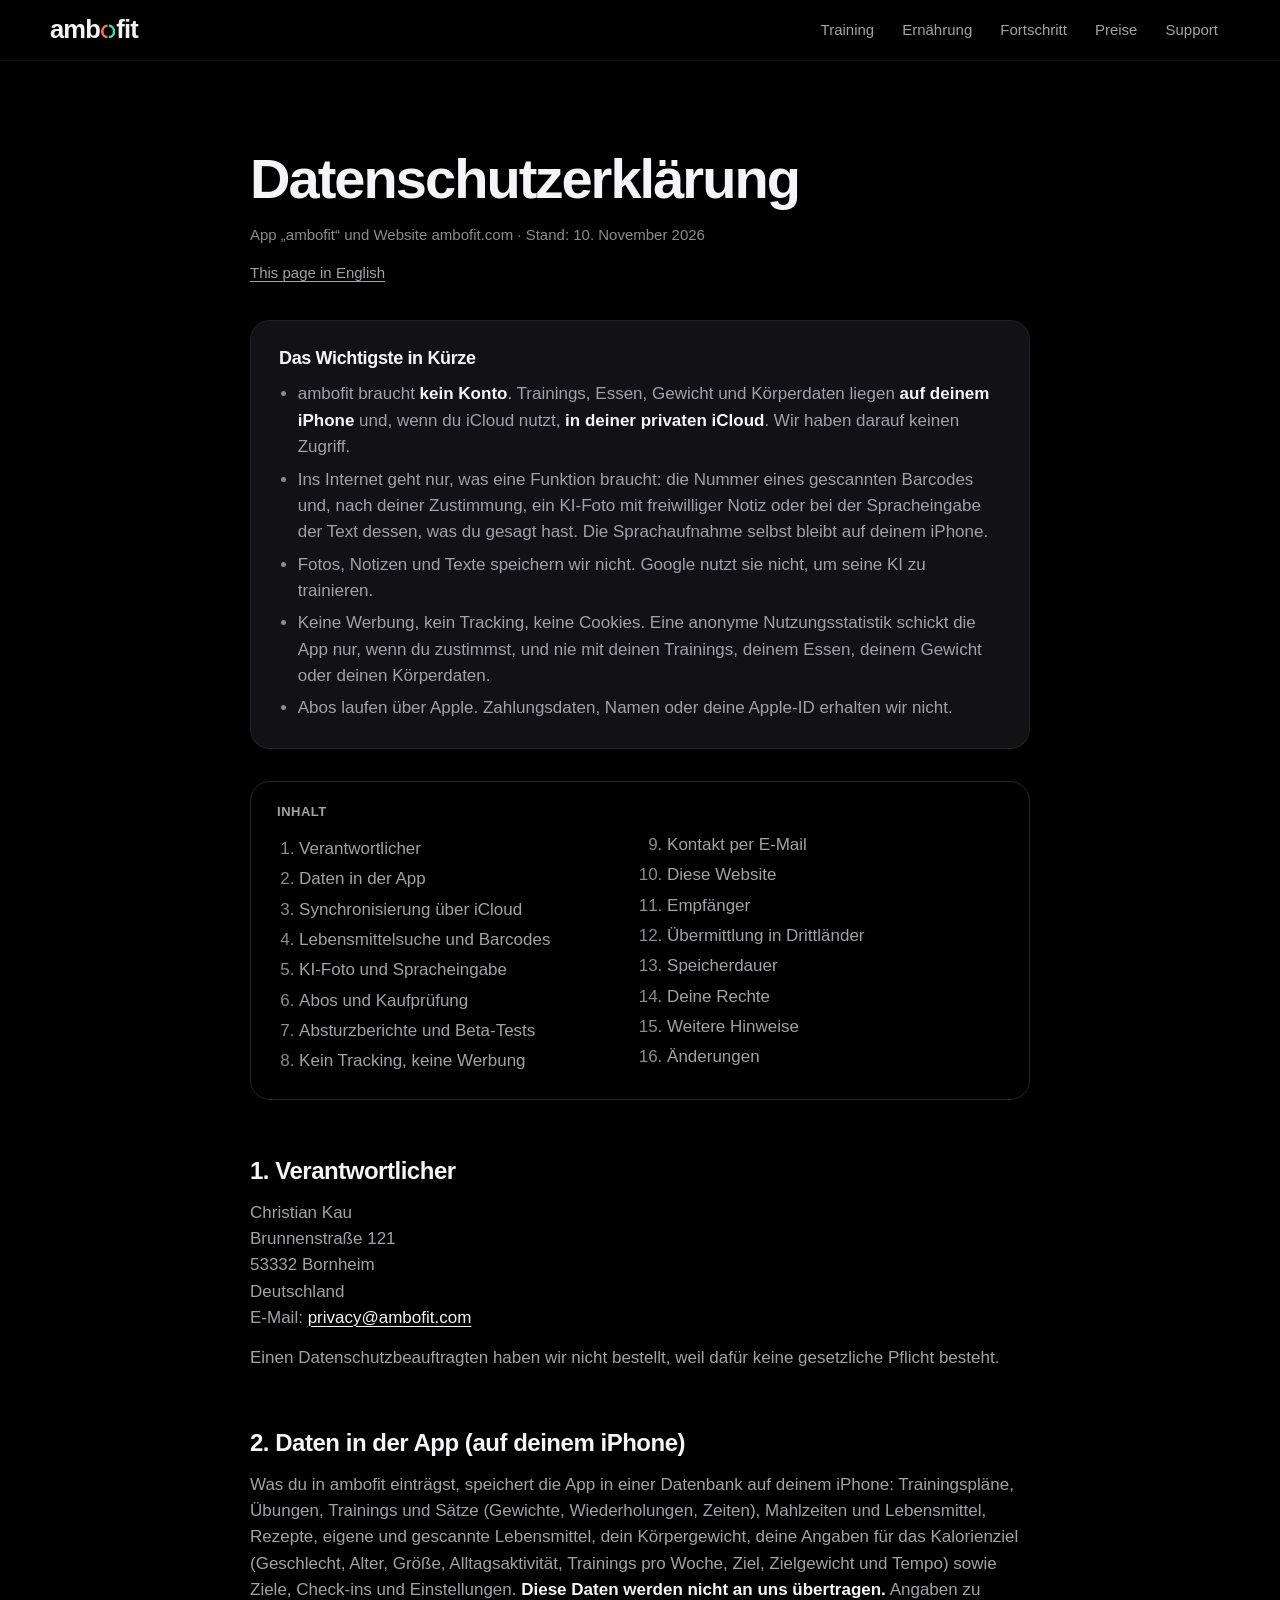
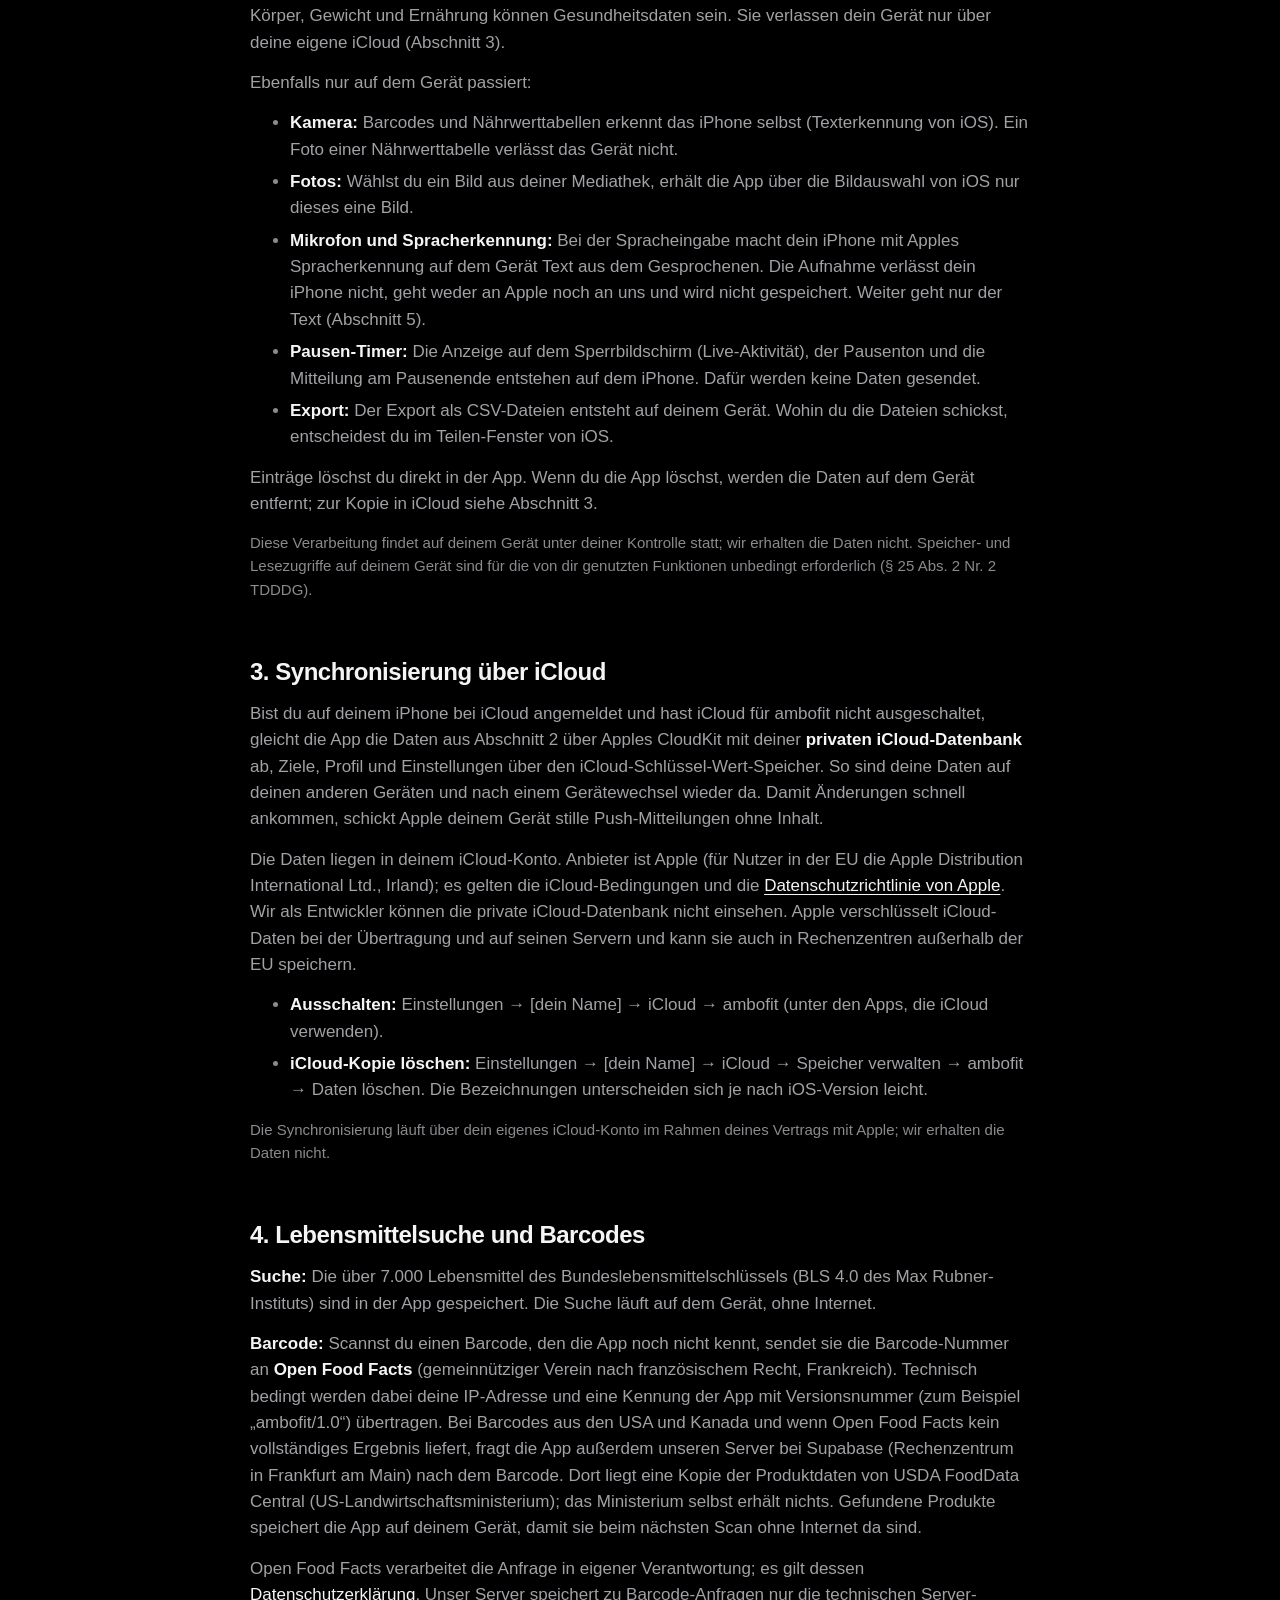
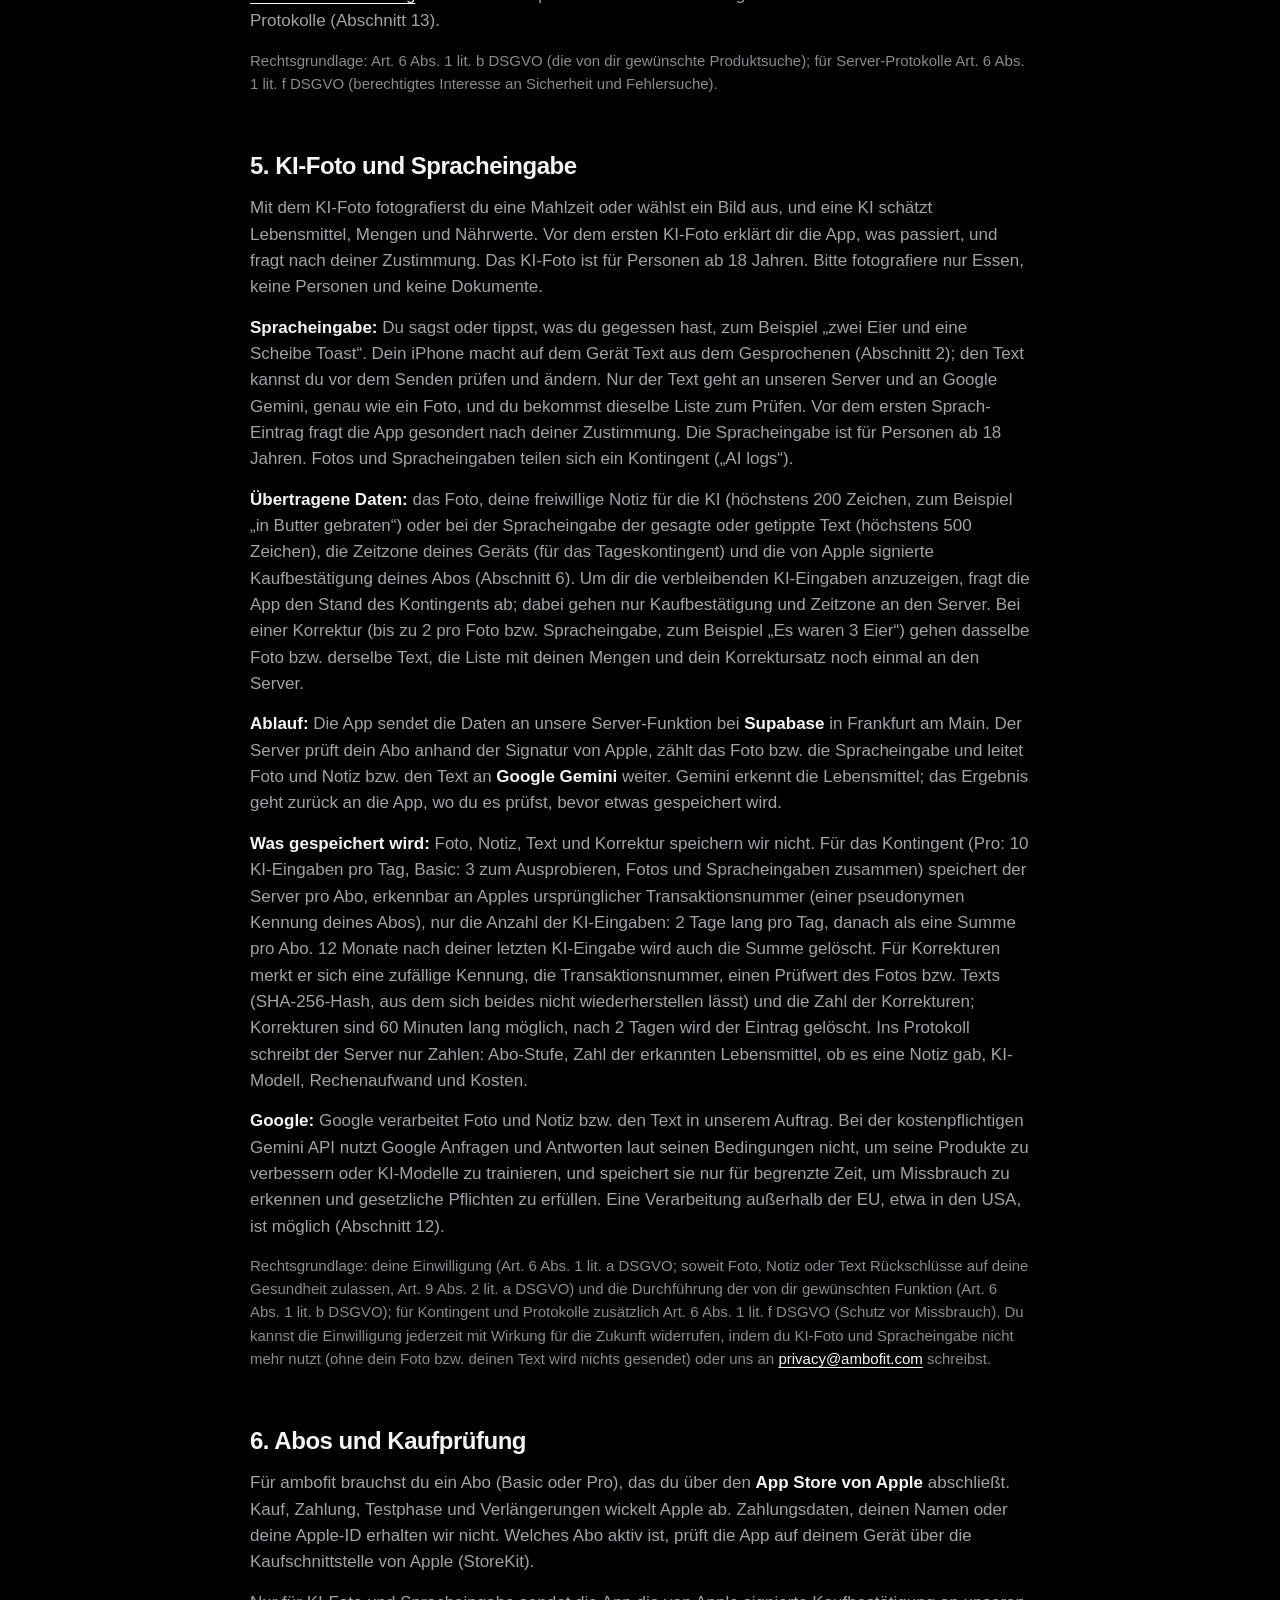
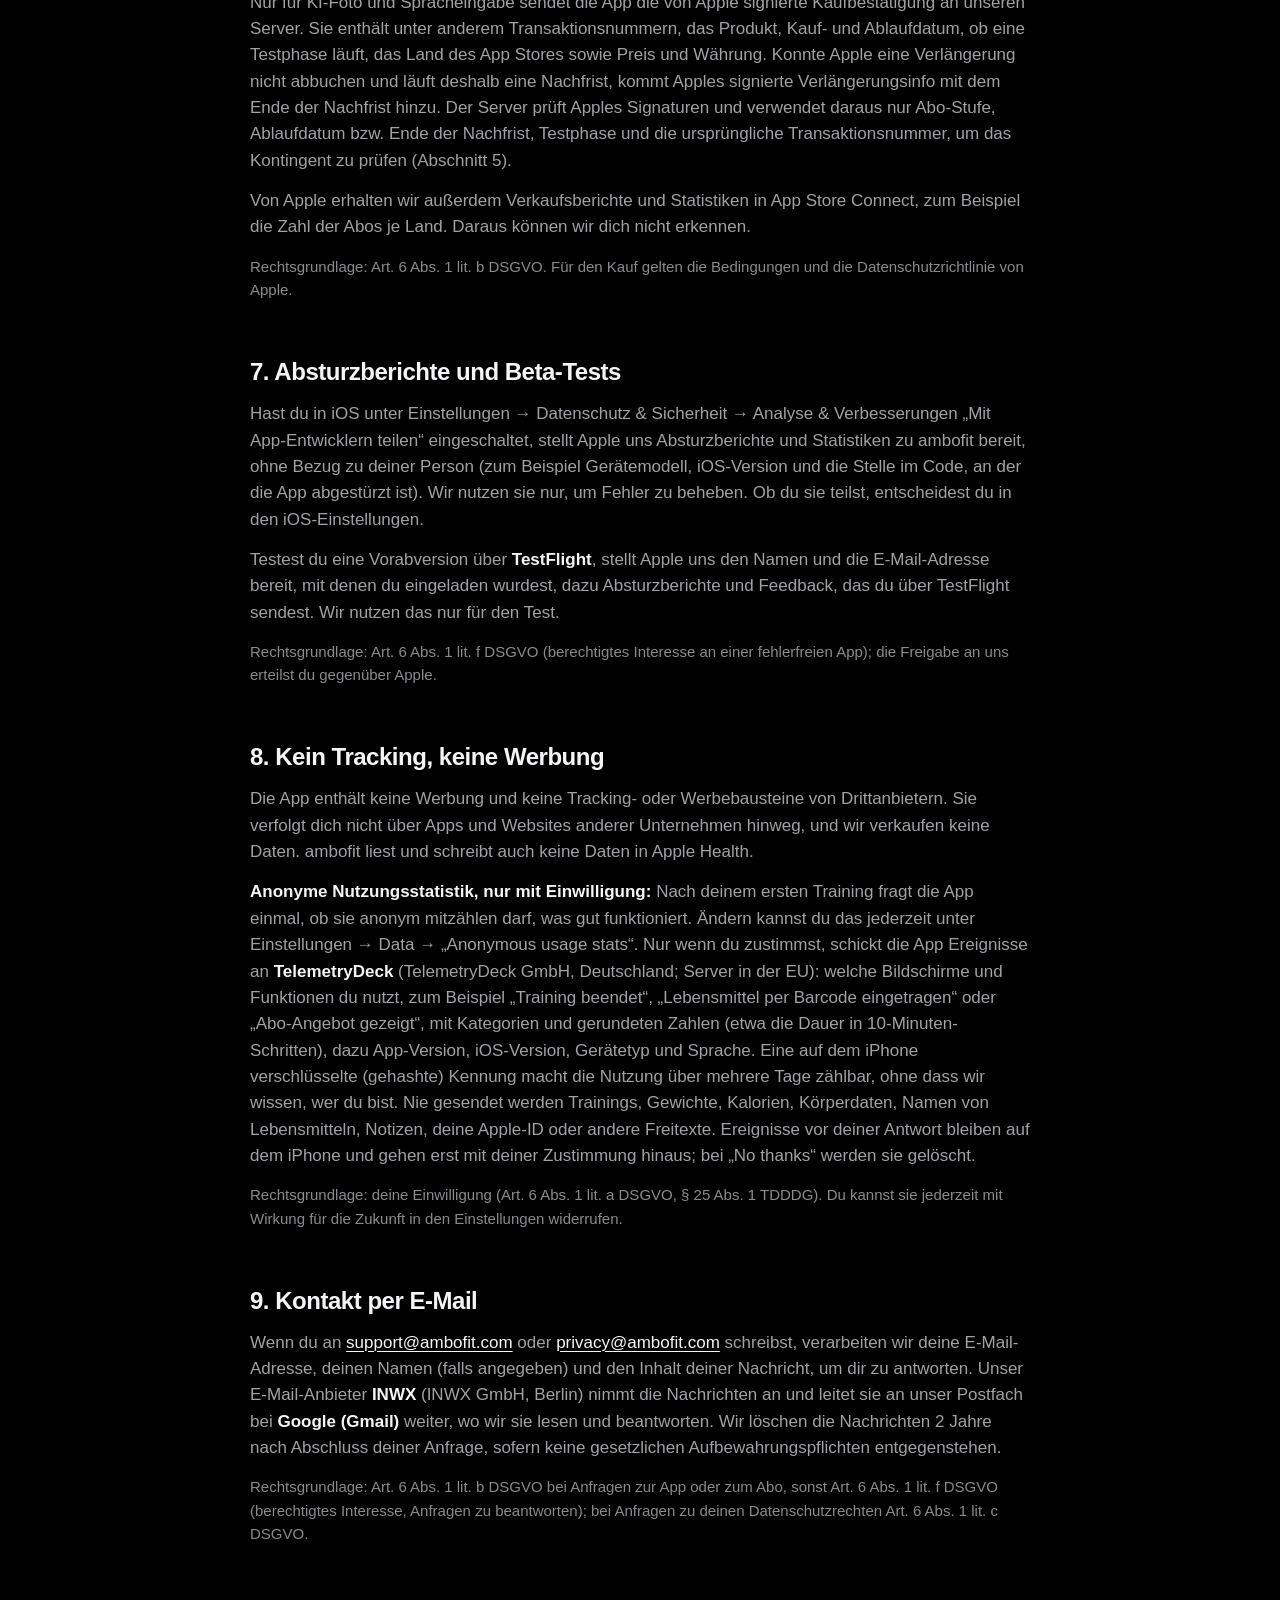
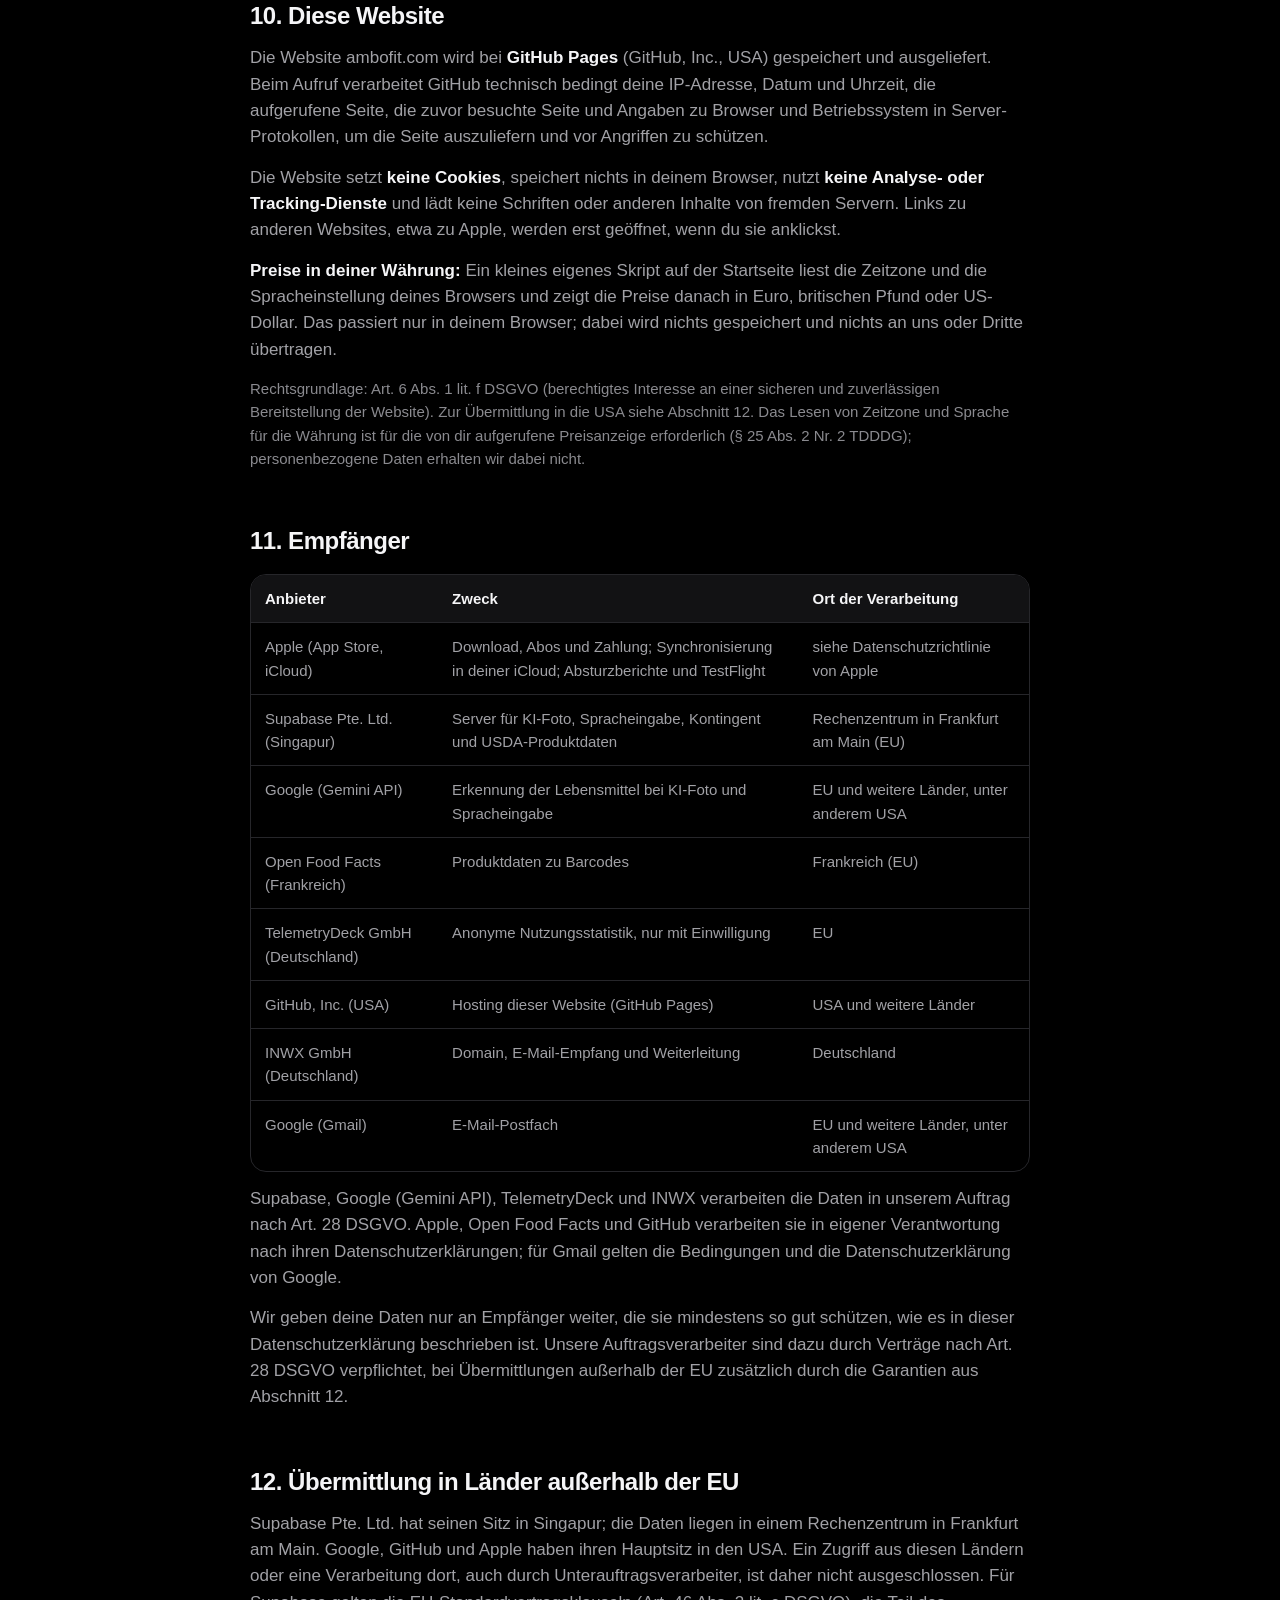
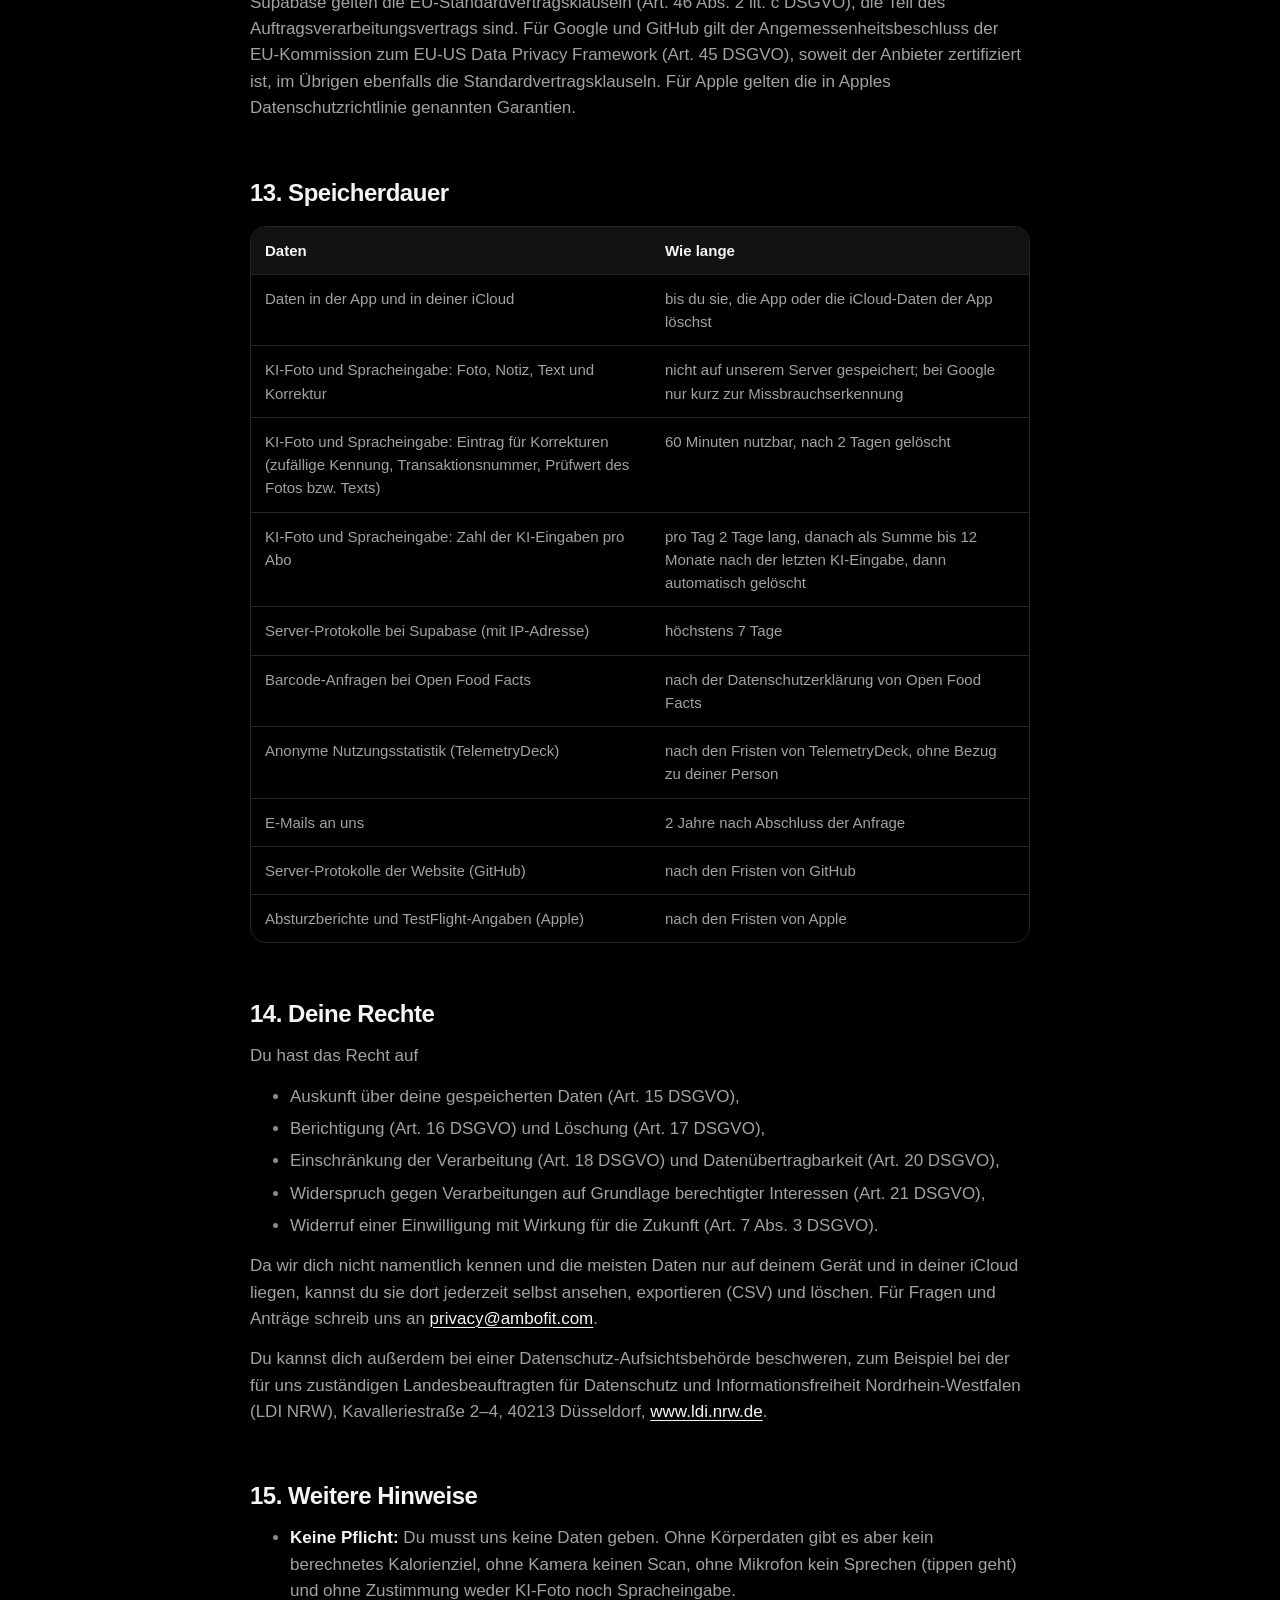
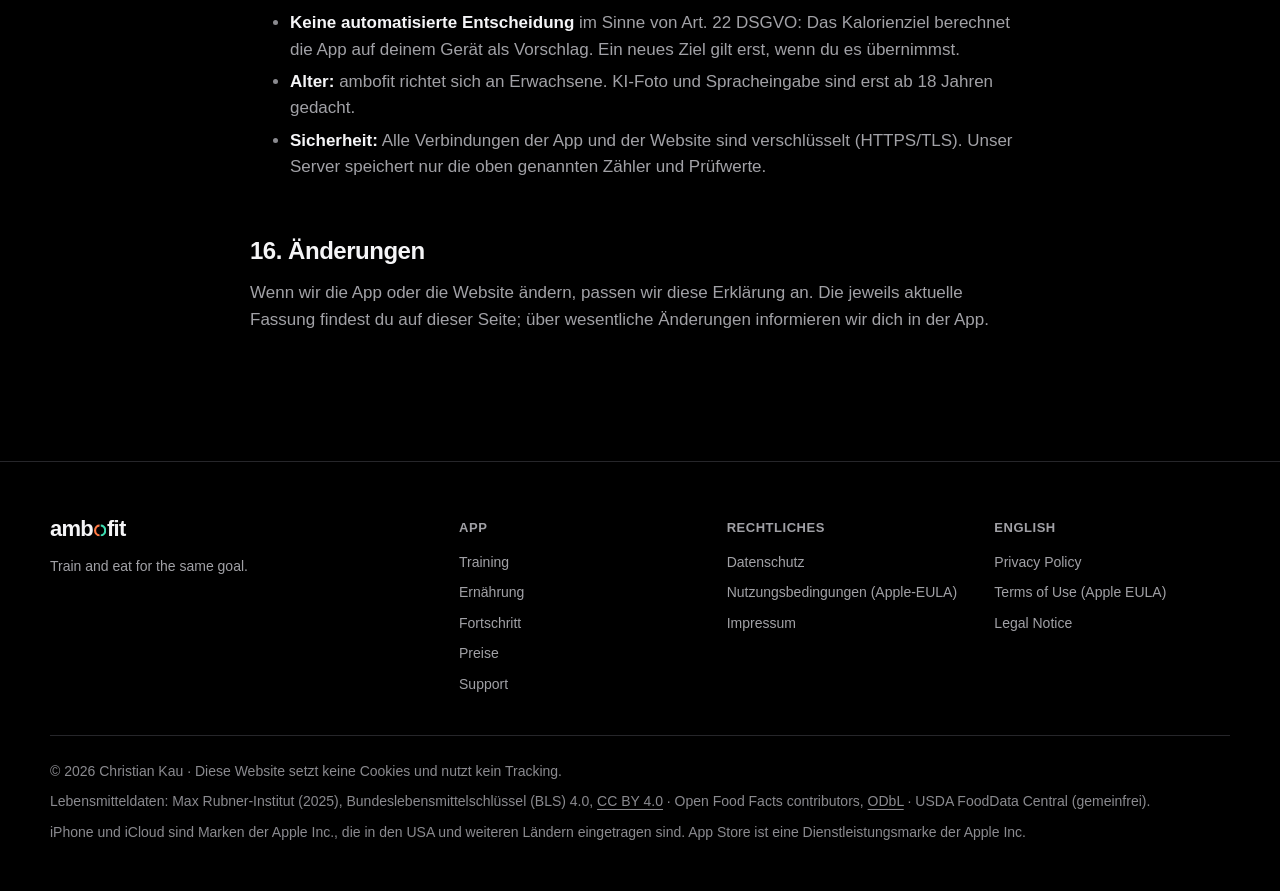
==== commit 54f8c889: "Privacy policy: recipients must protect data at least as well Co-Authored-By: Claude Opus 5.5 <norep" ====
--- a/datenschutz/index.html
+++ b/datenschutz/index.html
@@ -39,7 +39,7 @@
 <main id="main">
 <div class="wrap"><article class="doc">
 <h1>Datenschutzerklärung</h1>
-<p class="doc-meta">App „ambofit“ und Website ambofit.com · Stand: 3. November 2026</p>
+<p class="doc-meta">App „ambofit“ und Website ambofit.com · Stand: 10. November 2026</p>
 <p class="lang-switch"><a href="/privacy/" hreflang="en" lang="en">This page in English</a></p>
 
 <section class="summary" aria-labelledby="kurz">
@@ -162,6 +162,7 @@
   </table>
 </div>
 <p>Supabase, Google (Gemini API), TelemetryDeck und INWX verarbeiten die Daten in unserem Auftrag nach Art. 28 DSGVO. Apple, Open Food Facts und GitHub verarbeiten sie in eigener Verantwortung nach ihren Datenschutzerklärungen; für Gmail gelten die Bedingungen und die Datenschutzerklärung von Google.</p>
+<p>Wir geben deine Daten nur an Empfänger weiter, die sie mindestens so gut schützen, wie es in dieser Datenschutzerklärung beschrieben ist. Unsere Auftragsverarbeiter sind dazu durch Verträge nach Art. 28 DSGVO verpflichtet, bei Übermittlungen außerhalb der EU zusätzlich durch die Garantien aus Abschnitt 12.</p>
 
 <h2 id="drittlaender">12. Übermittlung in Länder außerhalb der EU</h2>
 <p>Supabase Pte. Ltd. hat seinen Sitz in Singapur; die Daten liegen in einem Rechenzentrum in Frankfurt am Main. Google, GitHub und Apple haben ihren Hauptsitz in den USA. Ein Zugriff aus diesen Ländern oder eine Verarbeitung dort, auch durch Unterauftragsverarbeiter, ist daher nicht ausgeschlossen. Für Supabase gelten die EU-Standardvertragsklauseln (Art. 46 Abs. 2 lit. c DSGVO), die Teil des Auftragsverarbeitungsvertrags sind. Für Google und GitHub gilt der Angemessenheitsbeschluss der EU-Kommission zum EU-US Data Privacy Framework (Art. 45 DSGVO), soweit der Anbieter zertifiziert ist, im Übrigen ebenfalls die Standardvertragsklauseln. Für Apple gelten die in Apples Datenschutzrichtlinie genannten Garantien.</p>
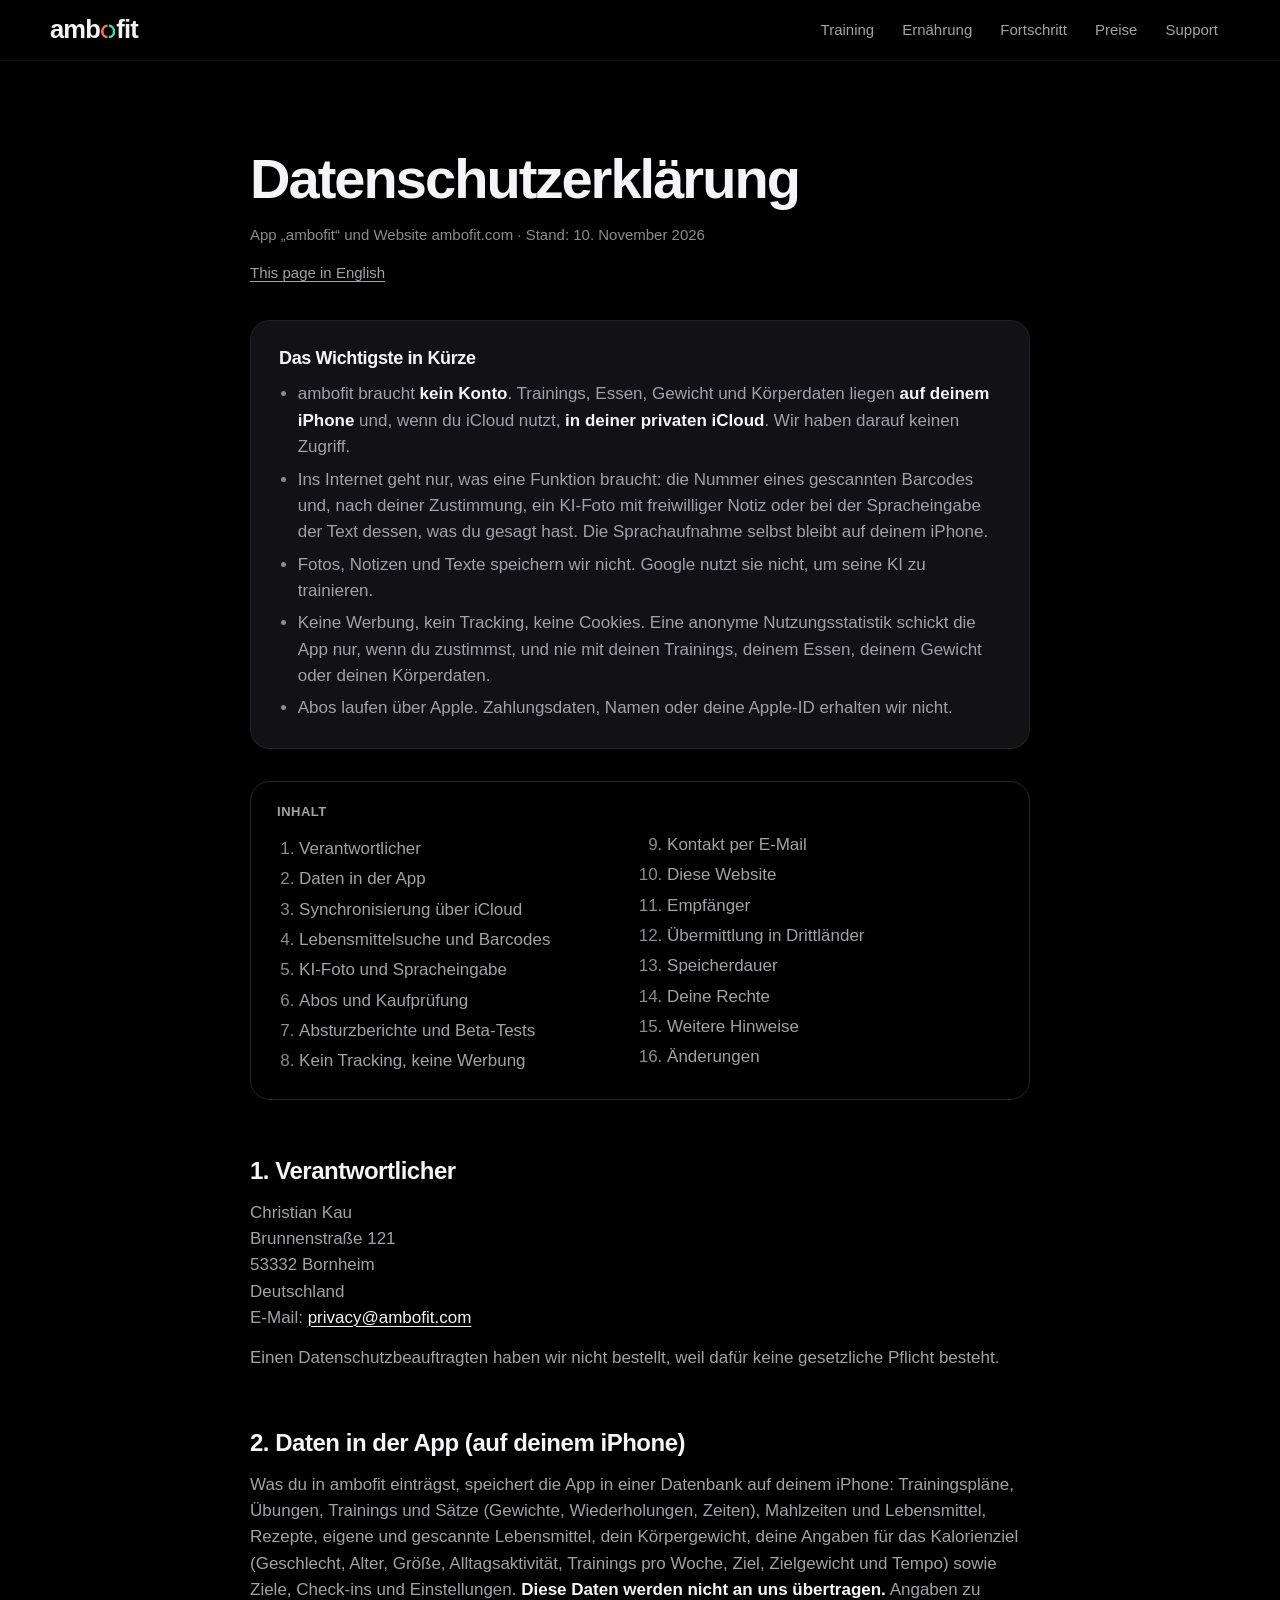
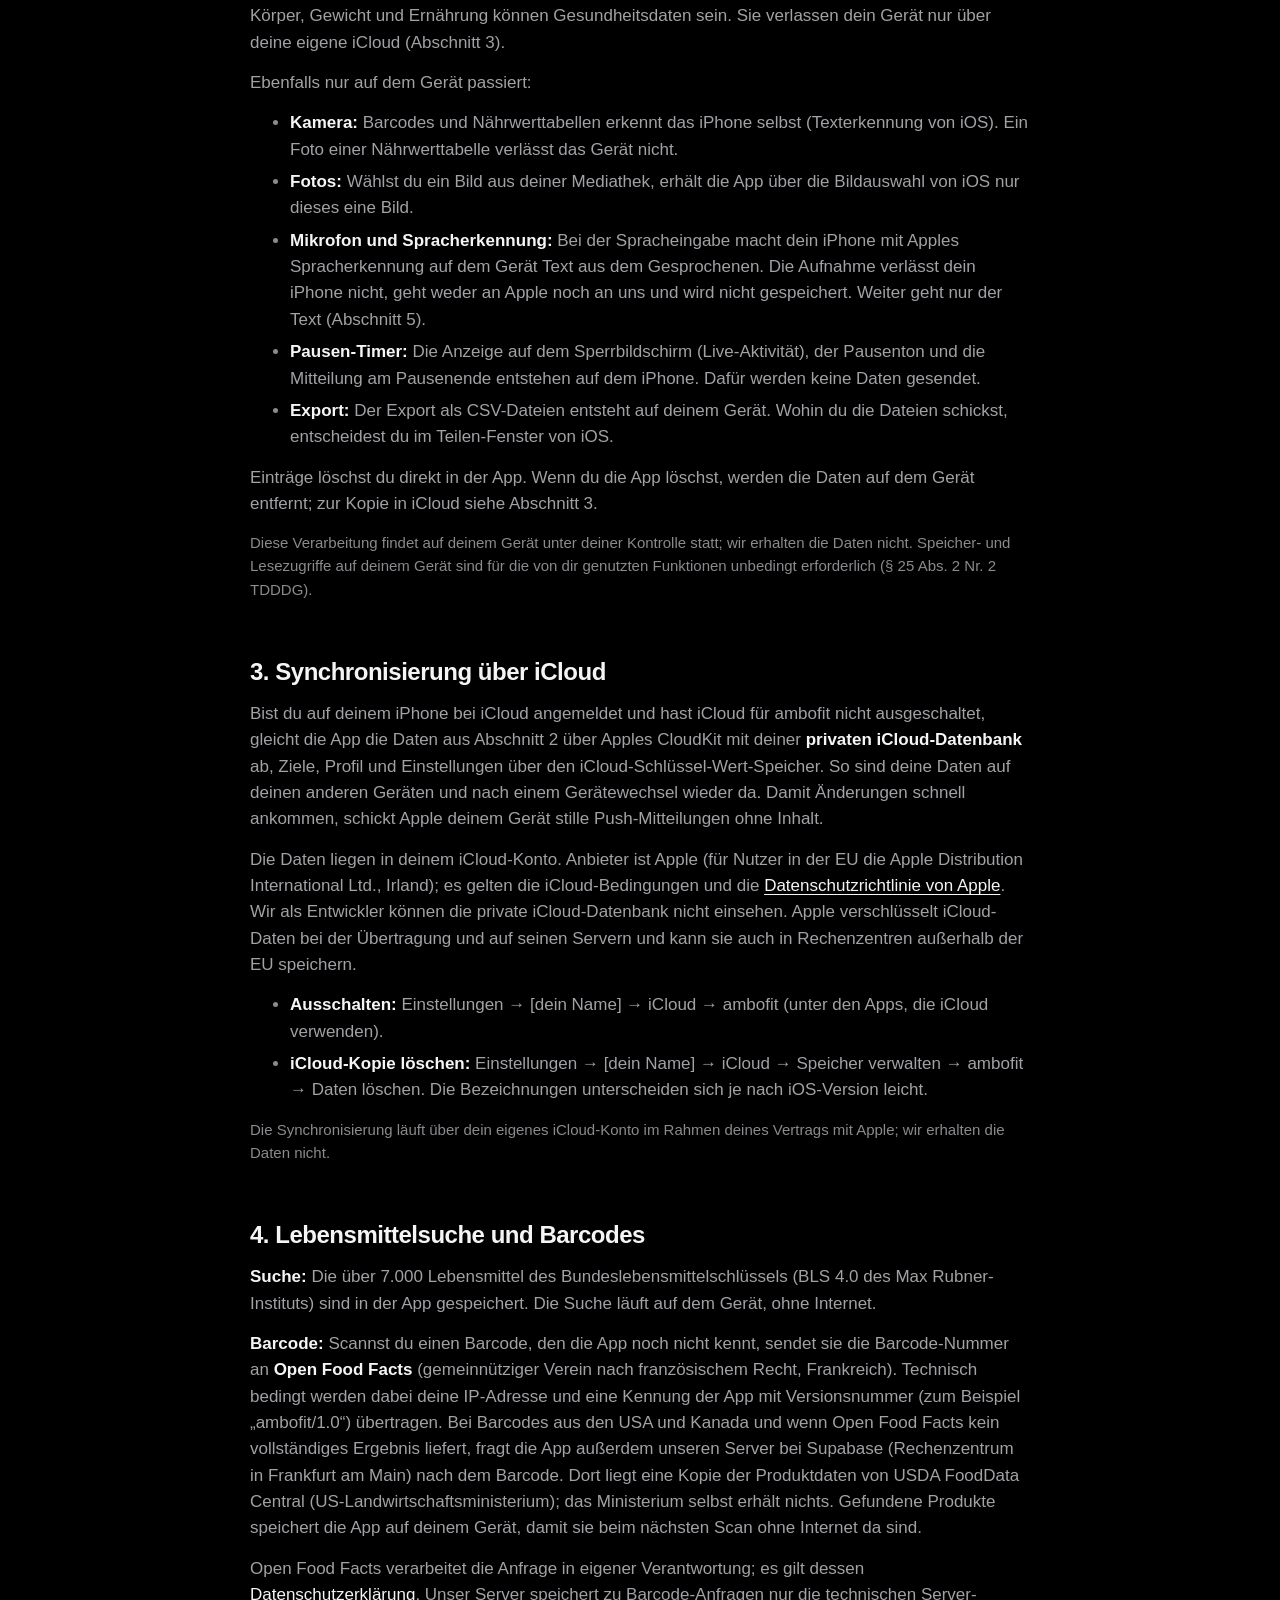
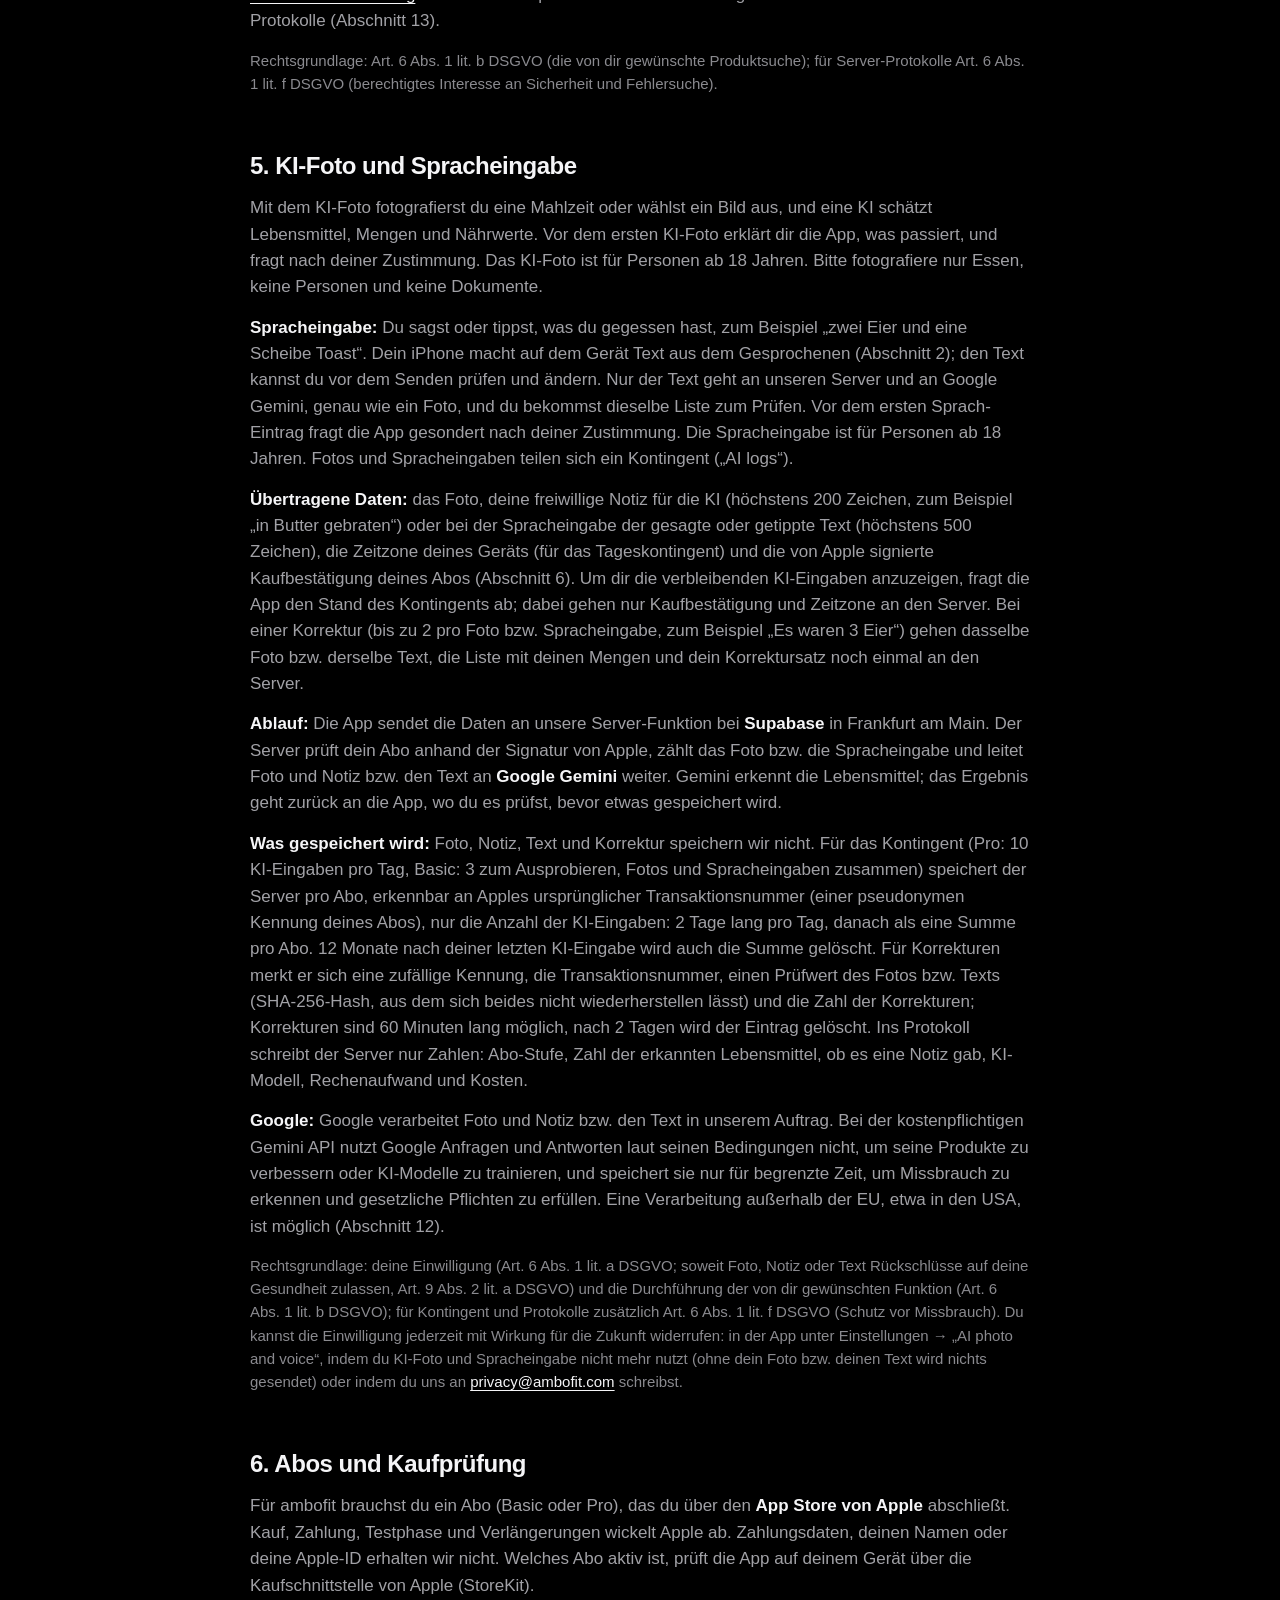
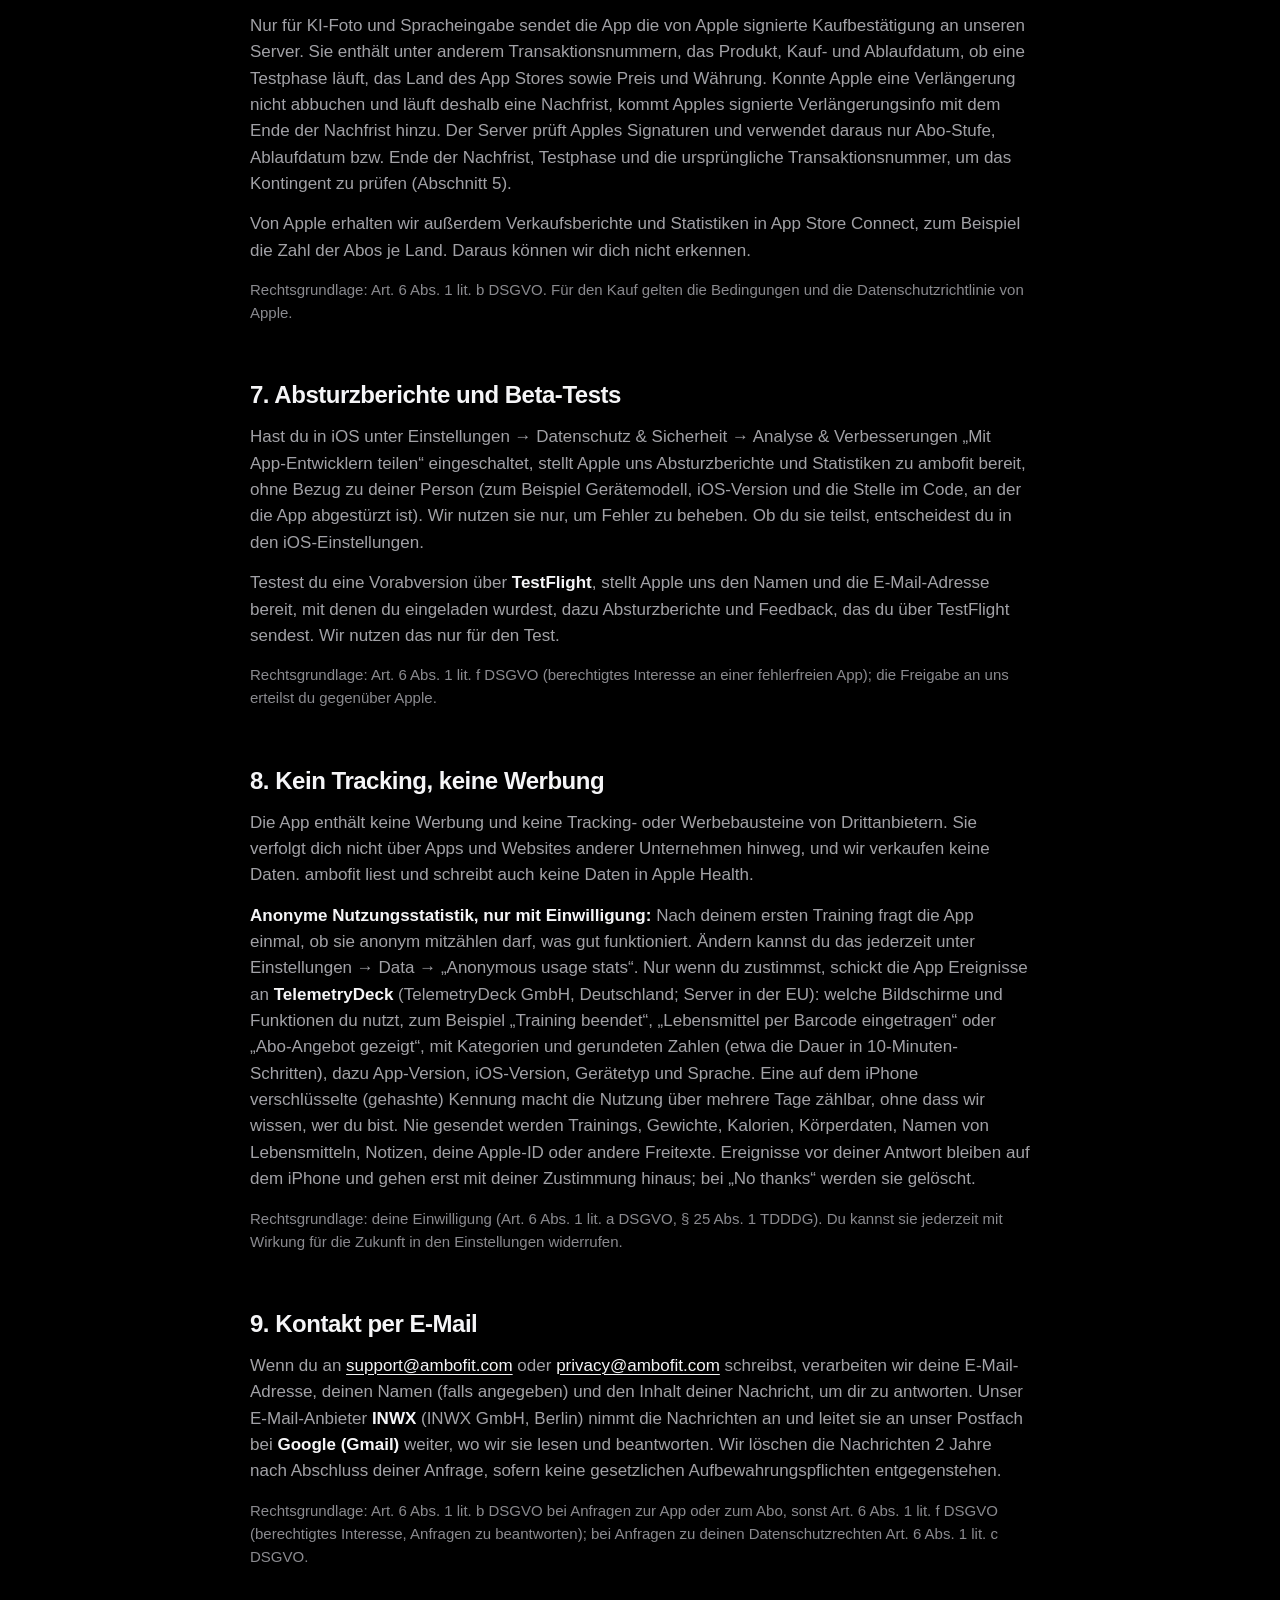
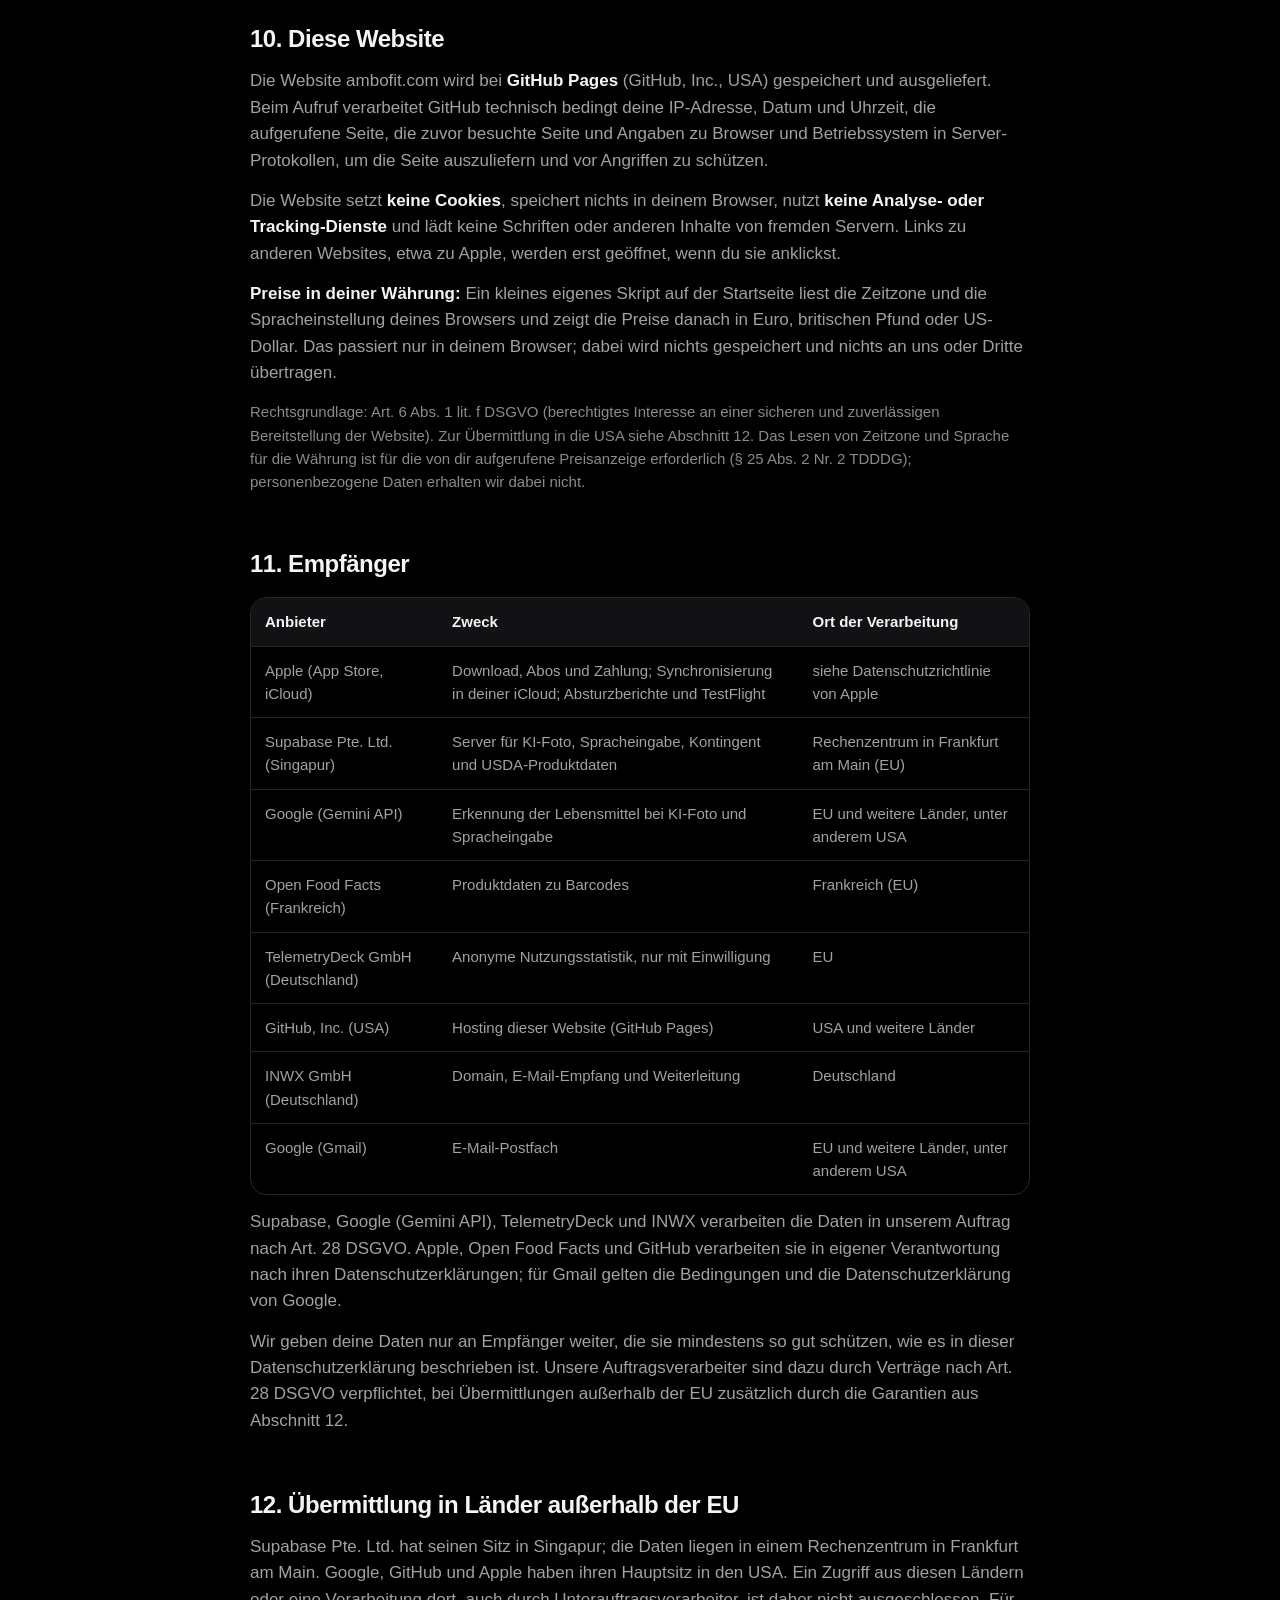
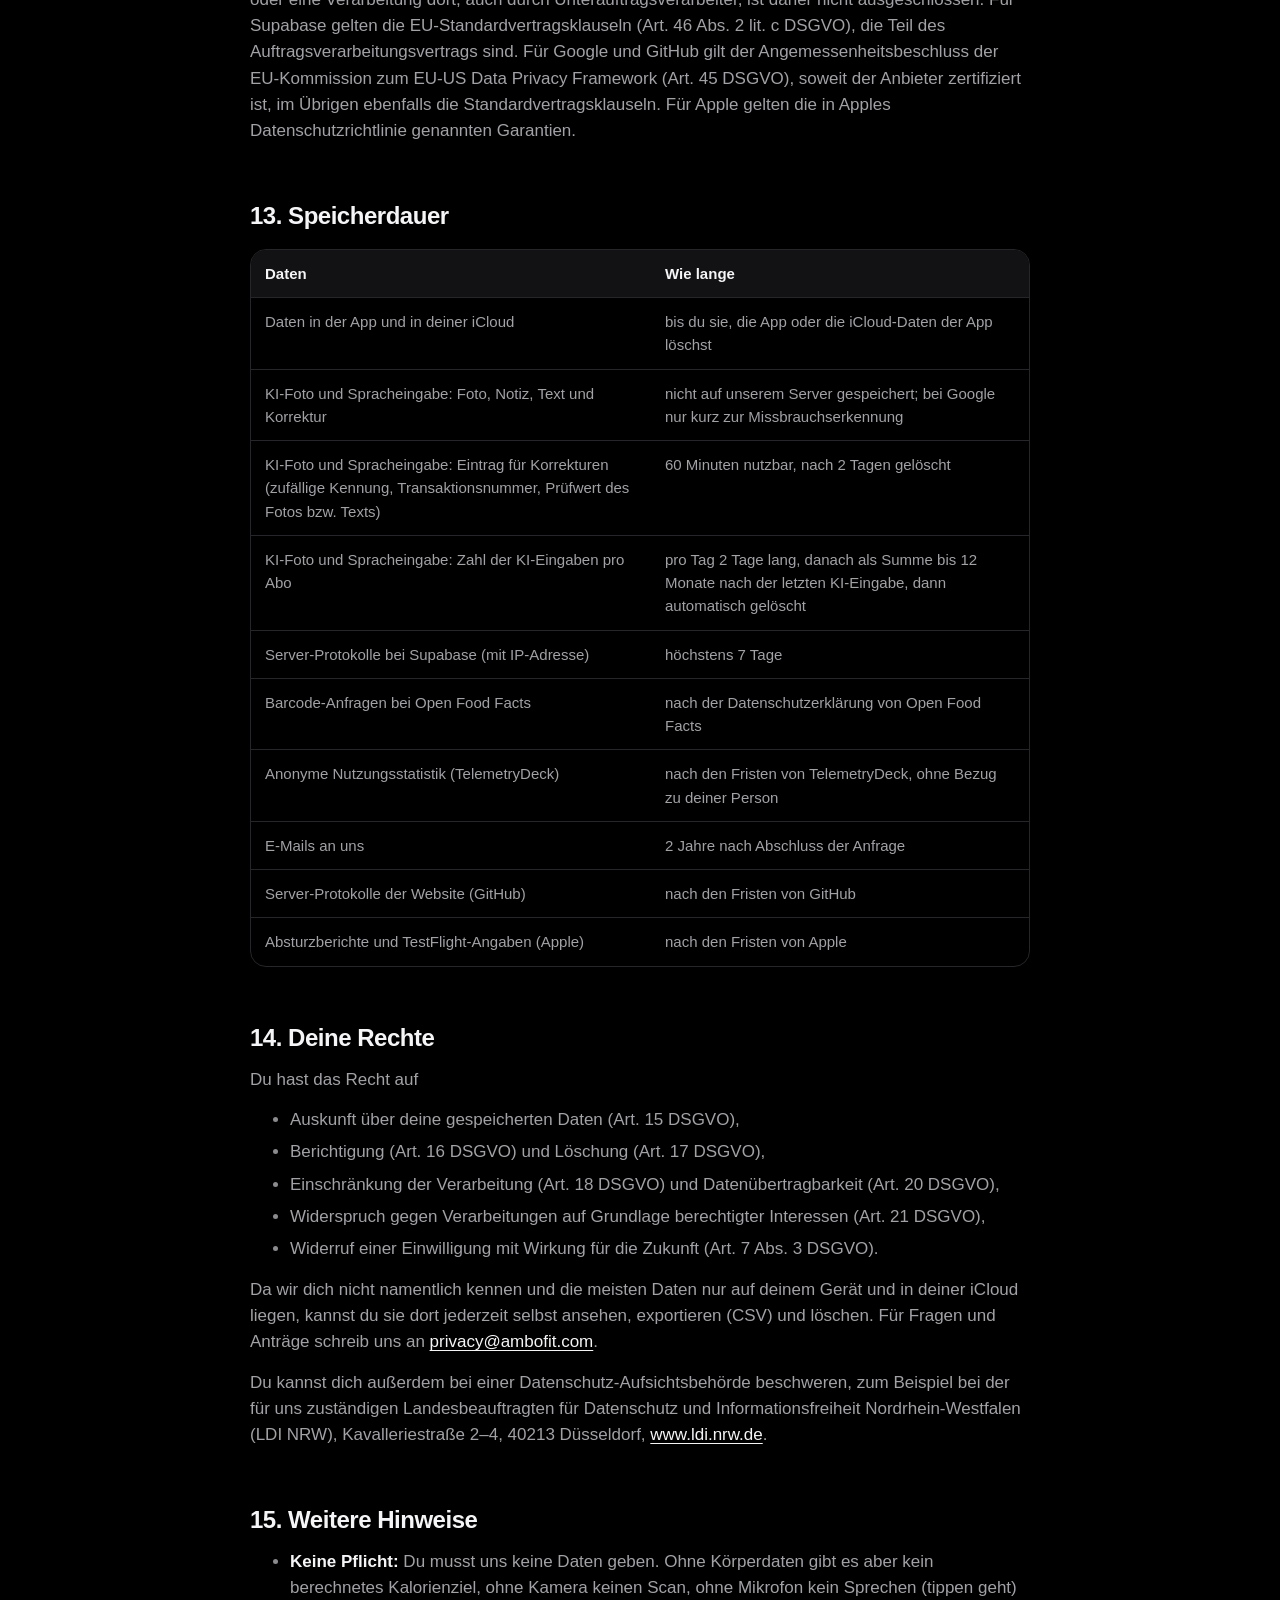
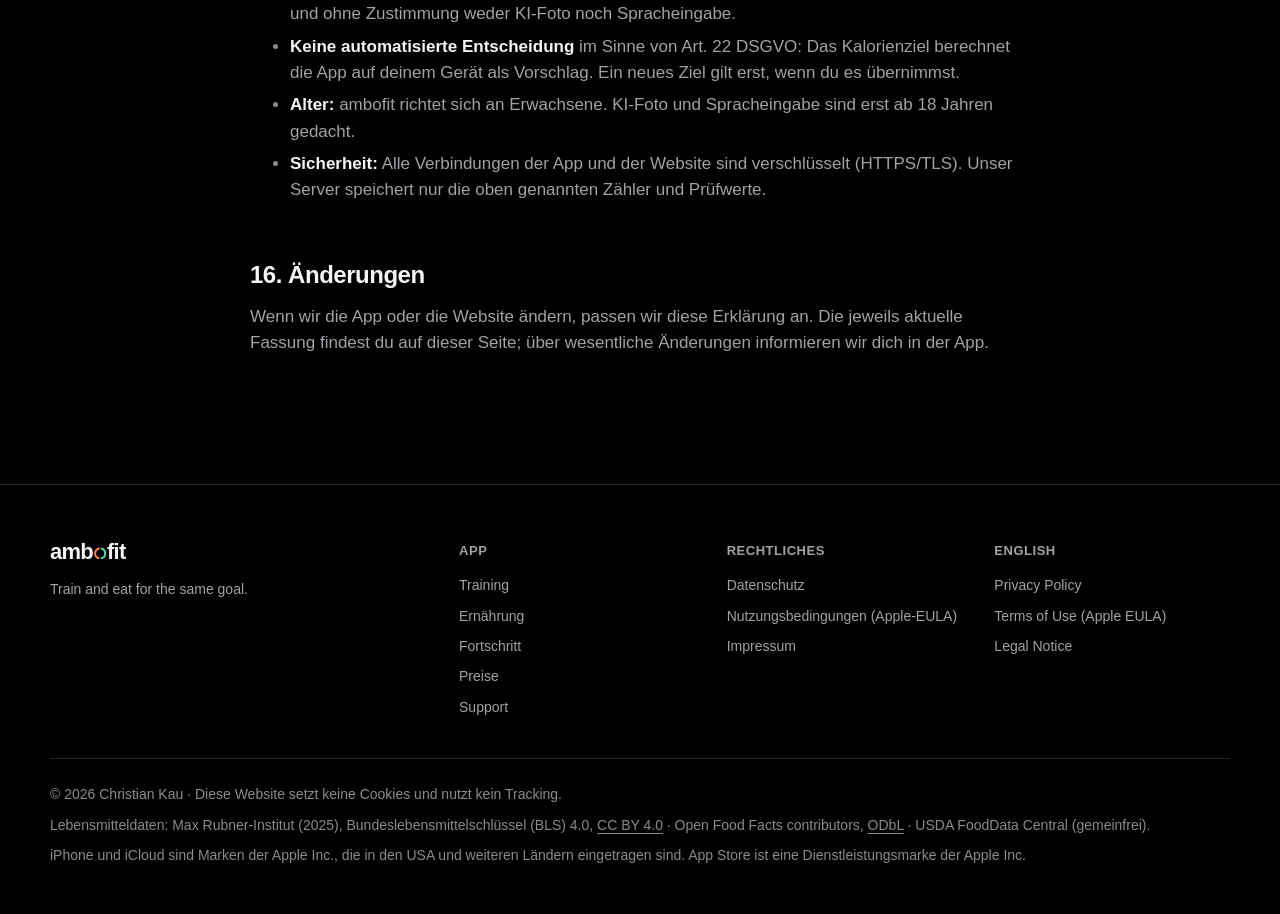
==== commit 0f6572a9: "Privacy policy: withdraw AI consent in the app settings Co-Authored-By: Claude Opus 5.5 <noreply@ant" ====
--- a/datenschutz/index.html
+++ b/datenschutz/index.html
@@ -117,7 +117,7 @@
 <p><strong>Ablauf:</strong> Die App sendet die Daten an unsere Server-Funktion bei <strong>Supabase</strong> in Frankfurt am Main. Der Server prüft dein Abo anhand der Signatur von Apple, zählt das Foto bzw. die Spracheingabe und leitet Foto und Notiz bzw. den Text an <strong>Google Gemini</strong> weiter. Gemini erkennt die Lebensmittel; das Ergebnis geht zurück an die App, wo du es prüfst, bevor etwas gespeichert wird.</p>
 <p><strong>Was gespeichert wird:</strong> Foto, Notiz, Text und Korrektur speichern wir nicht. Für das Kontingent (Pro: 10 KI-Eingaben pro Tag, Basic: 3 zum Ausprobieren, Fotos und Spracheingaben zusammen) speichert der Server pro Abo, erkennbar an Apples ursprünglicher Transaktionsnummer (einer pseudonymen Kennung deines Abos), nur die Anzahl der KI-Eingaben: 2 Tage lang pro Tag, danach als eine Summe pro Abo. 12 Monate nach deiner letzten KI-Eingabe wird auch die Summe gelöscht. Für Korrekturen merkt er sich eine zufällige Kennung, die Transaktionsnummer, einen Prüfwert des Fotos bzw. Texts (SHA-256-Hash, aus dem sich beides nicht wiederherstellen lässt) und die Zahl der Korrekturen; Korrekturen sind 60 Minuten lang möglich, nach 2 Tagen wird der Eintrag gelöscht. Ins Protokoll schreibt der Server nur Zahlen: Abo-Stufe, Zahl der erkannten Lebensmittel, ob es eine Notiz gab, KI-Modell, Rechenaufwand und Kosten.</p>
 <p><strong>Google:</strong> Google verarbeitet Foto und Notiz bzw. den Text in unserem Auftrag. Bei der kostenpflichtigen Gemini API nutzt Google Anfragen und Antworten laut seinen Bedingungen nicht, um seine Produkte zu verbessern oder KI-Modelle zu trainieren, und speichert sie nur für begrenzte Zeit, um Missbrauch zu erkennen und gesetzliche Pflichten zu erfüllen. Eine Verarbeitung außerhalb der EU, etwa in den USA, ist möglich (Abschnitt 12).</p>
-<p class="basis">Rechtsgrundlage: deine Einwilligung (Art. 6 Abs. 1 lit. a DSGVO; soweit Foto, Notiz oder Text Rückschlüsse auf deine Gesundheit zulassen, Art. 9 Abs. 2 lit. a DSGVO) und die Durchführung der von dir gewünschten Funktion (Art. 6 Abs. 1 lit. b DSGVO); für Kontingent und Protokolle zusätzlich Art. 6 Abs. 1 lit. f DSGVO (Schutz vor Missbrauch). Du kannst die Einwilligung jederzeit mit Wirkung für die Zukunft widerrufen, indem du KI-Foto und Spracheingabe nicht mehr nutzt (ohne dein Foto bzw. deinen Text wird nichts gesendet) oder uns an <a href="mailto:privacy@ambofit.com">privacy@ambofit.com</a> schreibst.</p>
+<p class="basis">Rechtsgrundlage: deine Einwilligung (Art. 6 Abs. 1 lit. a DSGVO; soweit Foto, Notiz oder Text Rückschlüsse auf deine Gesundheit zulassen, Art. 9 Abs. 2 lit. a DSGVO) und die Durchführung der von dir gewünschten Funktion (Art. 6 Abs. 1 lit. b DSGVO); für Kontingent und Protokolle zusätzlich Art. 6 Abs. 1 lit. f DSGVO (Schutz vor Missbrauch). Du kannst die Einwilligung jederzeit mit Wirkung für die Zukunft widerrufen: in der App unter Einstellungen → „AI photo and voice“, indem du KI-Foto und Spracheingabe nicht mehr nutzt (ohne dein Foto bzw. deinen Text wird nichts gesendet) oder indem du uns an <a href="mailto:privacy@ambofit.com">privacy@ambofit.com</a> schreibst.</p>
 
 <h2 id="abo">6. Abos und Kaufprüfung</h2>
 <p>Für ambofit brauchst du ein Abo (Basic oder Pro), das du über den <strong>App Store von Apple</strong> abschließt. Kauf, Zahlung, Testphase und Verlängerungen wickelt Apple ab. Zahlungsdaten, deinen Namen oder deine Apple-ID erhalten wir nicht. Welches Abo aktiv ist, prüft die App auf deinem Gerät über die Kaufschnittstelle von Apple (StoreKit).</p>
